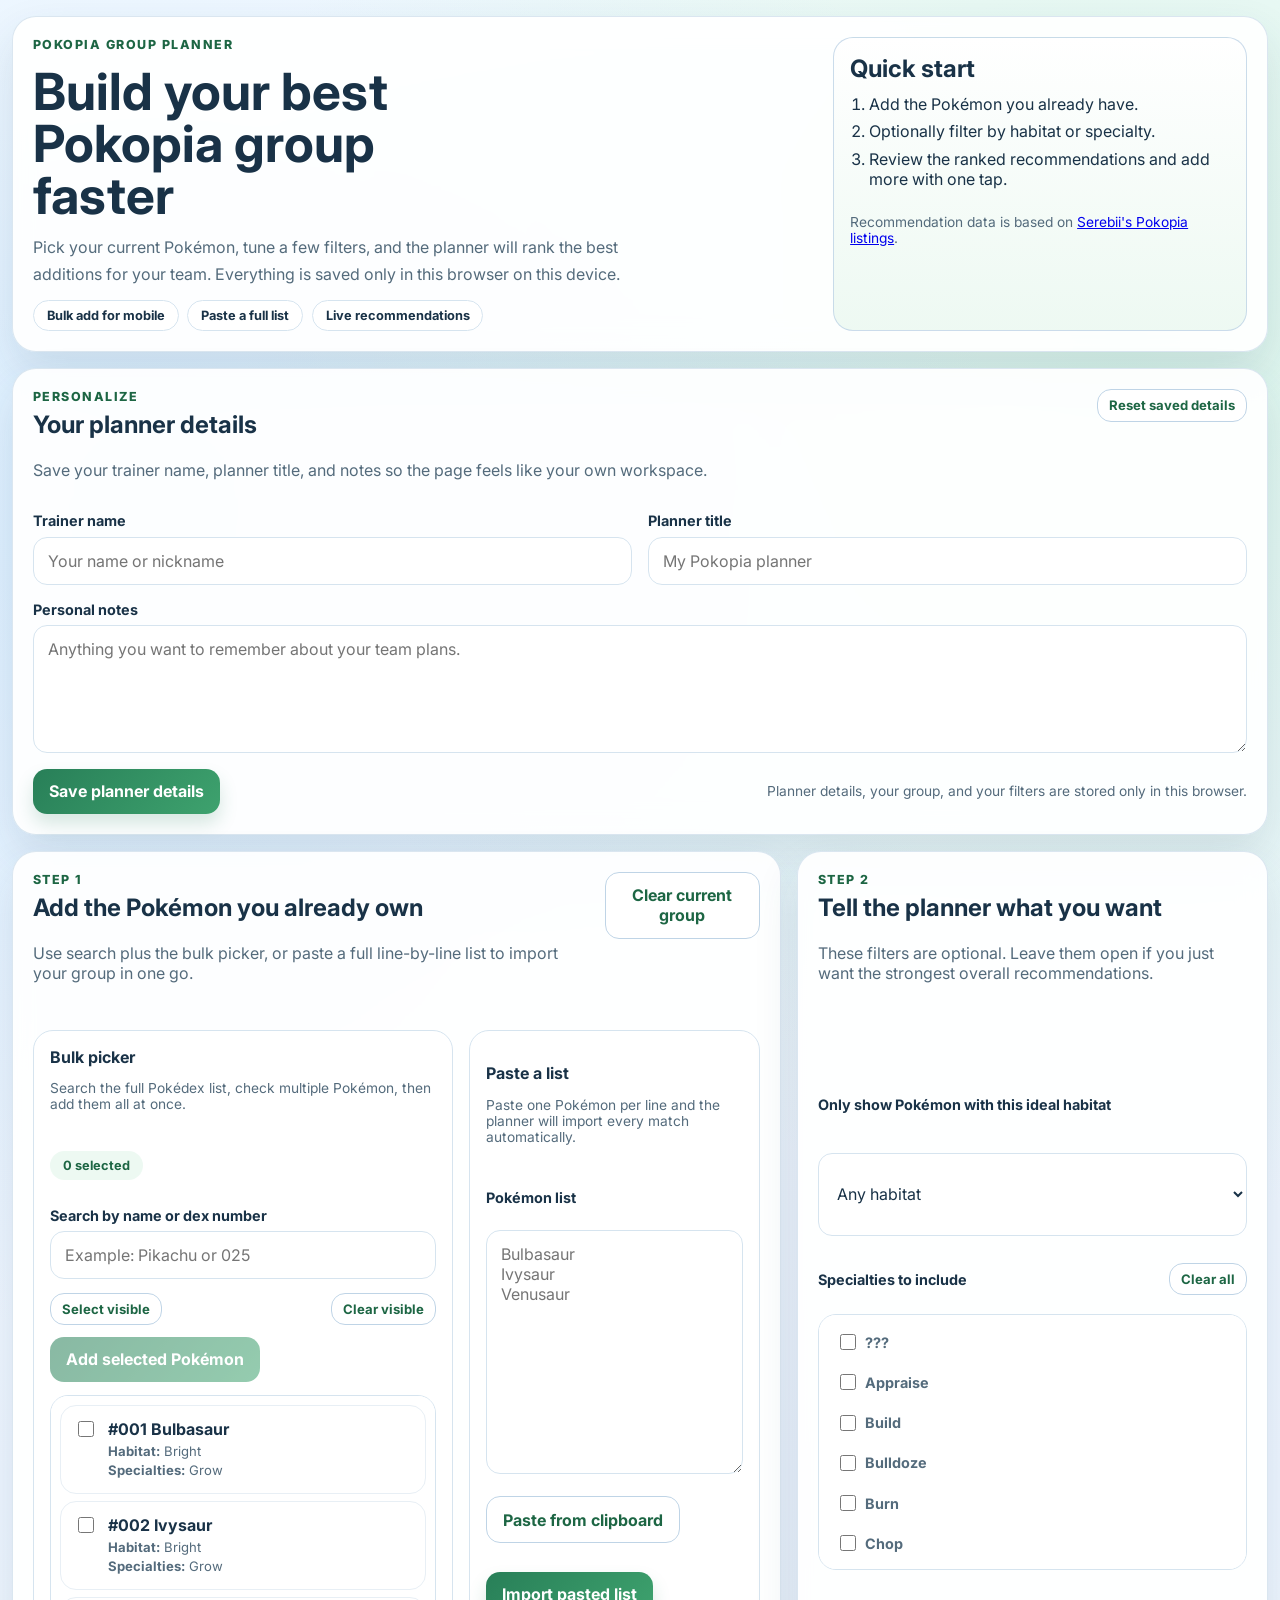
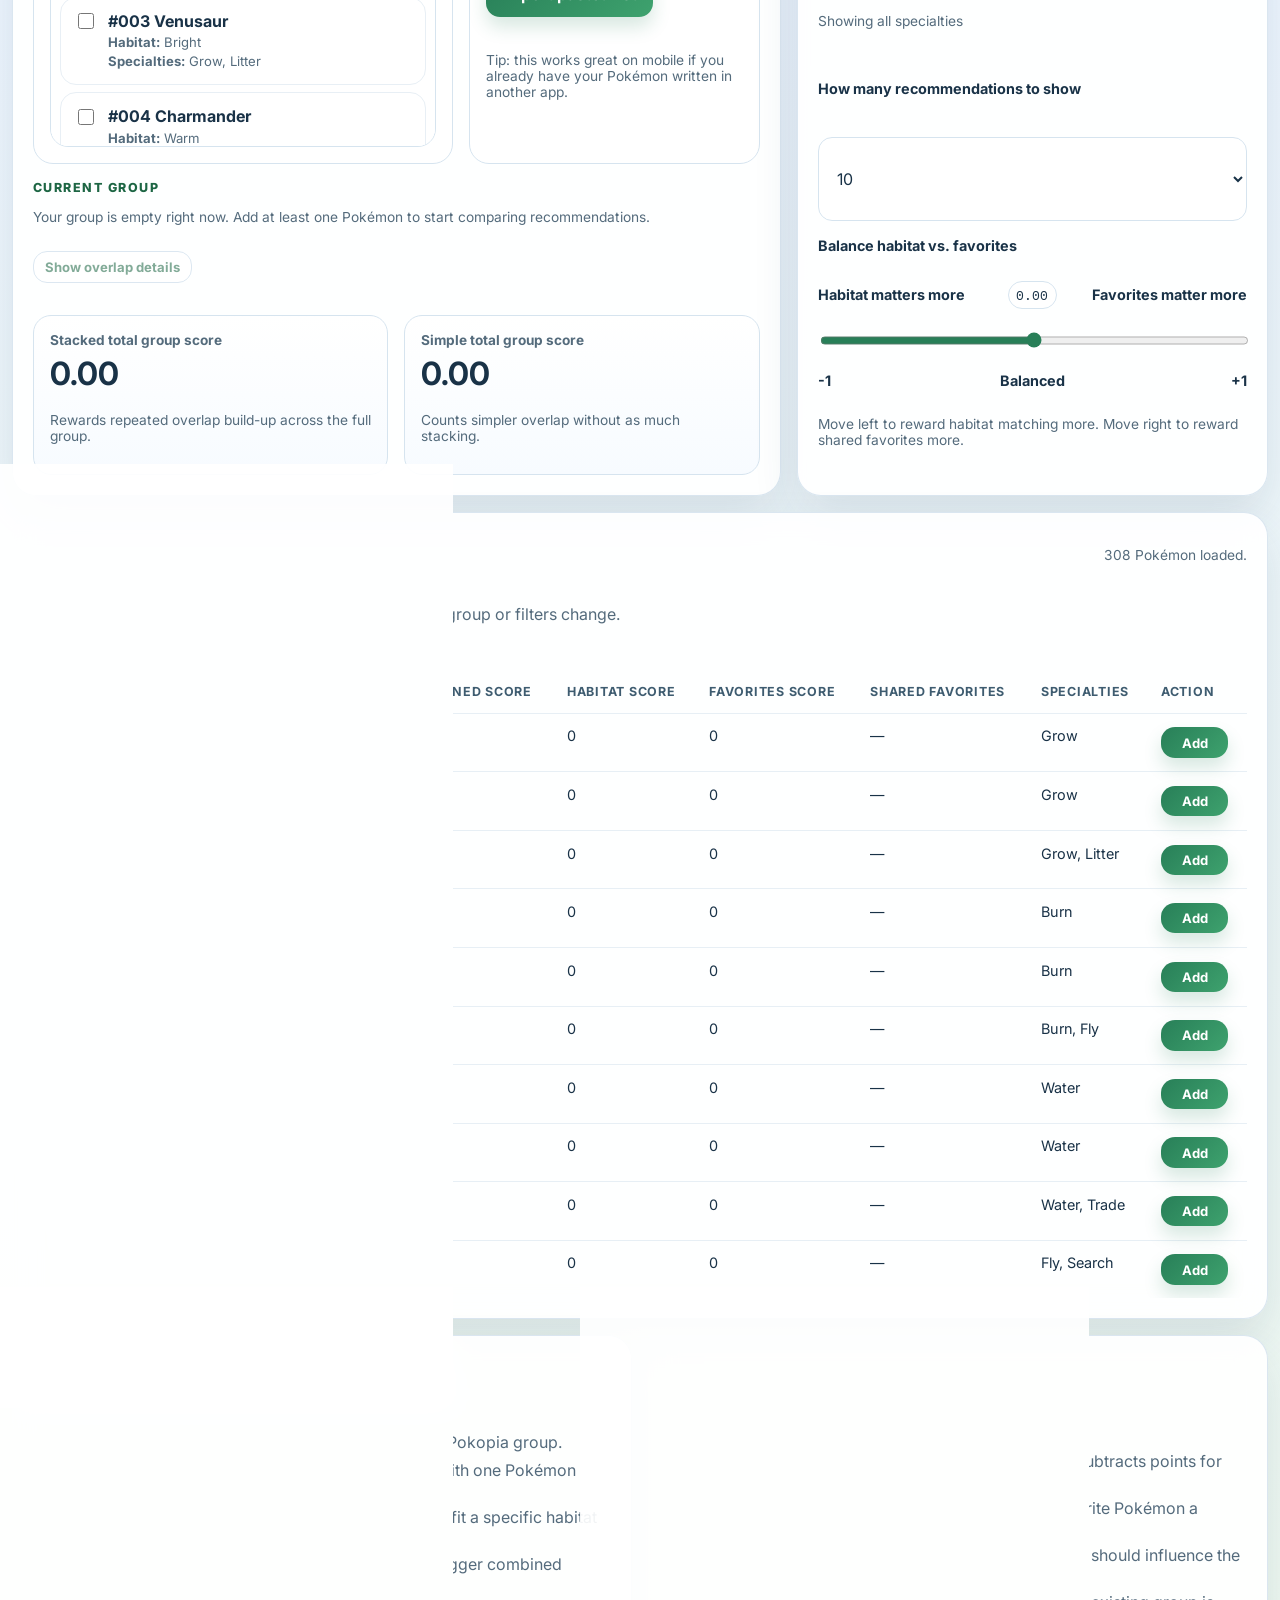
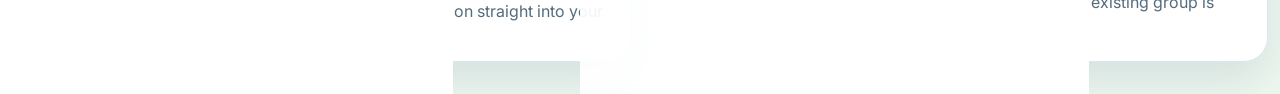
==== index.html @ 9b54db25 "Improve mobile Pokémon importing and planner UI" ====
<!doctype html>
<html lang="en">
  <head>
    <meta charset="UTF-8" />
    <meta name="viewport" content="width=device-width, initial-scale=1.0" />
    <title>Pokopia Group Planner</title>
    <link rel="stylesheet" href="styles.css" />
  </head>
  <body>
    <main class="app-shell">
      <header class="hero panel panel-hero">
        <div class="hero-copy">
          <p class="eyebrow" id="heroEyebrow">Pokopia Group Planner</p>
          <h1 id="heroTitle">Build your best Pokopia group faster</h1>
          <p class="subtitle">
            Pick your current Pokémon, tune a few filters, and the planner will rank the best additions for your team.
            Everything is saved only in this browser on this device.
          </p>
          <div class="hero-badges">
            <span class="badge">Bulk add for mobile</span>
            <span class="badge">Paste a full list</span>
            <span class="badge">Live recommendations</span>
          </div>
        </div>

        <div class="hero-card">
          <h2>Quick start</h2>
          <ol class="hero-steps">
            <li>Add the Pokémon you already have.</li>
            <li>Optionally filter by habitat or specialty.</li>
            <li>Review the ranked recommendations and add more with one tap.</li>
          </ol>
          <p class="hint small">
            Recommendation data is based on <a href="https://www.serebii.net/pokemonpokopia/">Serebii's Pokopia listings</a>.
          </p>
        </div>
      </header>

      <section class="panel personal-setup-panel">
        <div class="section-heading">
          <div>
            <p class="section-kicker">Personalize</p>
            <h2>Your planner details</h2>
            <p class="section-copy">Save your trainer name, planner title, and notes so the page feels like your own workspace.</p>
          </div>
          <button id="resetPersonalization" type="button" class="ghost tiny">Reset saved details</button>
        </div>

        <div class="personal-grid">
          <label class="field" for="trainerName">
            <span>Trainer name</span>
            <input id="trainerName" type="text" placeholder="Your name or nickname" />
          </label>

          <label class="field" for="plannerTitle">
            <span>Planner title</span>
            <input id="plannerTitle" type="text" placeholder="My Pokopia planner" />
          </label>
        </div>

        <label class="field" for="personalNotes">
          <span>Personal notes</span>
          <textarea id="personalNotes" rows="3" placeholder="Anything you want to remember about your team plans."></textarea>
        </label>

        <div class="personal-actions">
          <button id="savePersonalization" type="button">Save planner details</button>
          <p id="personalizationStatus" class="hint tiny-text" aria-live="polite">
            Personal settings are stored only in this browser on this device.
          </p>
        </div>
      </section>

      <section class="workspace-grid">
        <article class="panel builder-panel">
          <div class="section-heading compact">
            <div>
              <p class="section-kicker">Step 1</p>
              <h2>Add the Pokémon you already own</h2>
              <p class="section-copy">
                Use search plus the bulk picker, or paste a full line-by-line list to import your group in one go.
              </p>
            </div>
            <button id="clearGroup" type="button" class="ghost">Clear current group</button>
          </div>

          <div class="builder-layout">
            <section class="builder-card">
              <div class="builder-card-head">
                <div>
                  <h3>Bulk picker</h3>
                  <p class="hint tiny-text">Search the full Pokédex list, check multiple Pokémon, then add them all at once.</p>
                </div>
                <p id="pickerCount" class="pill" aria-live="polite">0 selected</p>
              </div>

              <label class="field" for="pokemonSearch">
                <span>Search by name or dex number</span>
                <input id="pokemonSearch" type="text" placeholder="Example: Pikachu or 025" />
              </label>

              <div class="picker-toolbar">
                <button id="selectVisiblePokemon" type="button" class="ghost tiny">Select visible</button>
                <button id="clearVisibleSelection" type="button" class="ghost tiny">Clear visible</button>
                <button id="addSelectedPokemon" type="button">Add selected Pokémon</button>
              </div>

              <div id="bulkPickerList" class="bulk-picker-list" role="group" aria-label="Filtered Pokémon list"></div>
            </section>

            <section class="builder-card import-card">
              <div class="builder-card-head">
                <div>
                  <h3>Paste a list</h3>
                  <p class="hint tiny-text">Paste one Pokémon per line and the planner will import every match automatically.</p>
                </div>
              </div>

              <label class="field" for="pasteImport">
                <span>Pokémon list</span>
                <textarea id="pasteImport" rows="10" placeholder="Bulbasaur&#10;Ivysaur&#10;Venusaur"></textarea>
              </label>

              <div class="import-actions">
                <button id="readClipboard" type="button" class="ghost">Paste from clipboard</button>
                <button id="importPokemonList" type="button">Import pasted list</button>
              </div>

              <p id="importFeedback" class="hint" aria-live="polite">
                Tip: this works great on mobile if you already have your Pokémon written in another app.
              </p>
            </section>
          </div>

          <div class="group-summary-row">
            <div>
              <p class="section-kicker">Current group</p>
              <p id="groupHint" class="hint" aria-live="polite"></p>
            </div>
            <button id="toggleOverlap" type="button" class="tiny ghost" aria-expanded="false">Show overlap details</button>
          </div>

          <ul id="groupList" class="group-list"></ul>

          <div id="groupOverlapPanel" class="group-overlap hidden">
            <div class="overlap-grid">
              <section>
                <h3>Habitat overlap</h3>
                <p id="habitatOverlapMeta" class="hint tiny-text">No shared habitat in current group.</p>
                <ul id="habitatOverlapList" class="overlap-list"></ul>
              </section>
              <section>
                <h3>Favorites overlap</h3>
                <p id="favoritesOverlapMeta" class="hint tiny-text">No shared favorites in current group.</p>
                <ul id="favoritesOverlapList" class="overlap-list"></ul>
              </section>
            </div>
          </div>

          <div class="score-summary-grid" aria-live="polite">
            <div class="score-summary-card">
              <span class="score-summary-label">Stacked total group score</span>
              <strong id="groupTotalStacked">0.00</strong>
              <p class="hint tiny-text">Rewards repeated overlap build-up across the full group.</p>
            </div>
            <div class="score-summary-card">
              <span class="score-summary-label">Simple total group score</span>
              <strong id="groupTotalSimple">0.00</strong>
              <p class="hint tiny-text">Counts simpler overlap without as much stacking.</p>
            </div>
          </div>
        </article>

        <aside class="panel filters-panel">
          <div class="section-heading compact">
            <div>
              <p class="section-kicker">Step 2</p>
              <h2>Tell the planner what you want</h2>
              <p class="section-copy">These filters are optional. Leave them open if you just want the strongest overall recommendations.</p>
            </div>
          </div>

          <label class="field" for="requiredHabitat">
            <span>Only show Pokémon with this ideal habitat</span>
            <select id="requiredHabitat"></select>
          </label>

          <div class="field">
            <div class="field-head">
              <span>Specialties to include</span>
              <button id="clearSpecialties" class="tiny ghost" type="button">Clear all</button>
            </div>
            <div id="requiredSpecialtiesBox" class="check-grid"></div>
            <p id="specialtiesHint" class="hint tiny-text">Showing all specialties</p>
          </div>

          <label class="field" for="resultCount">
            <span>How many recommendations to show</span>
            <select id="resultCount">
              <option value="5">5</option>
              <option value="10" selected>10</option>
              <option value="15">15</option>
              <option value="20">20</option>
            </select>
          </label>

          <div class="field">
            <span>Balance habitat vs. favorites</span>
            <div class="ratio-head">
              <span>Habitat matters more</span>
              <output id="importanceValue" class="ratio-value">0.00</output>
              <span>Favorites matter more</span>
            </div>
            <input id="importanceRatio" type="range" min="-1" max="1" step="0.01" value="0" />
            <div class="ratio-ticks">
              <span>-1</span>
              <span>Balanced</span>
              <span>+1</span>
            </div>
            <p class="hint small">Move left to reward habitat matching more. Move right to reward shared favorites more.</p>
          </div>
        </aside>
      </section>

      <section class="panel recommendations-panel">
        <div class="section-heading compact">
          <div>
            <p class="section-kicker">Step 3</p>
            <h2>Best Pokémon to add next</h2>
            <p class="section-copy">The table updates automatically whenever your current group or filters change.</p>
          </div>
          <p id="status" class="hint"></p>
        </div>

        <div class="table-wrap">
          <table>
            <thead>
              <tr>
                <th>Rank</th>
                <th>Pokémon</th>
                <th>Ideal Habitat</th>
                <th>Combined Score</th>
                <th>Habitat Score</th>
                <th>Favorites Score</th>
                <th>Shared Favorites</th>
                <th>Specialties</th>
                <th>Action</th>
              </tr>
            </thead>
            <tbody id="resultsBody"></tbody>
          </table>
        </div>
      </section>

      <section class="info-grid">
        <article class="panel info-panel">
          <p class="section-kicker">How to use it</p>
          <h2>A clearer workflow</h2>
          <ol class="notes ordered">
            <li>Start by adding the Pokémon that are already in your Pokopia group.</li>
            <li>On mobile, the fastest option is usually pasting a list with one Pokémon name per line.</li>
            <li>Use the filters only if you want recommendations that fit a specific habitat or specialty.</li>
            <li>Read the recommendation scores from left to right: bigger combined scores are better fits for your current team setup.</li>
            <li>Tap <strong>Add</strong> on any recommendation to move that Pokémon straight into your current group.</li>
          </ol>
        </article>

        <article class="panel info-panel">
          <p class="section-kicker">How scoring works</p>
          <h2>What the numbers mean</h2>
          <ul class="notes">
            <li>Habitat score adds points for matching habitats and subtracts points for habitats that directly conflict.</li>
            <li>Favorites score adds points based on how many favorite Pokémon a candidate shares with your current team.</li>
            <li>The slider lets you decide whether habitat or favorites should influence the ranking more.</li>
            <li>The overlap section helps you quickly see where your existing group is already clustering too heavily.</li>
          </ul>
        </article>
      </section>
    </main>

    <script src="app.js" type="module"></script>
  </body>
</html>
---- styles.css ----
@import url('https://fonts.googleapis.com/css2?family=Inter:wght@400;500;600;700;800&family=IBM+Plex+Mono:wght@400;500&display=swap');

:root {
  --bg: #f3f7ff;
  --bg-accent: #e9f8ef;
  --panel: rgba(255, 255, 255, 0.92);
  --panel-strong: #ffffff;
  --ink: #193247;
  --muted: #546b7c;
  --border: #d6e4ef;
  --border-strong: #bfd4e6;
  --accent: #287f58;
  --accent-strong: #1d6644;
  --accent-soft: #edf9f2;
  --danger: #b54a4a;
  --shadow: 0 20px 45px rgba(31, 62, 92, 0.12);
}

* {
  box-sizing: border-box;
}

html {
  scroll-behavior: smooth;
}

body {
  margin: 0;
  min-height: 100vh;
  font-family: 'Inter', system-ui, sans-serif;
  color: var(--ink);
  background:
    radial-gradient(circle at 12% 15%, rgba(129, 202, 255, 0.24), transparent 28%),
    radial-gradient(circle at 88% 10%, rgba(146, 233, 183, 0.28), transparent 28%),
    linear-gradient(180deg, #f8fbff 0%, #edf5ff 45%, #eef8f0 100%);
}

button,
input,
select,
textarea {
  font: inherit;
  color: inherit;
}

button,
input,
select,
textarea {
  border-radius: 14px;
}

input,
select,
textarea {
  width: 100%;
  border: 1px solid var(--border);
  background: #fff;
  padding: 0.82rem 0.9rem;
  transition: border-color 140ms ease, box-shadow 140ms ease, transform 140ms ease;
}

input:focus,
select:focus,
textarea:focus {
  outline: none;
  border-color: #8ac6a6;
  box-shadow: 0 0 0 4px rgba(64, 163, 109, 0.12);
}

textarea {
  min-height: 8rem;
  resize: vertical;
}

button {
  border: none;
  background: linear-gradient(135deg, var(--accent), #3ea26e);
  color: #fff;
  font-weight: 700;
  padding: 0.78rem 1rem;
  cursor: pointer;
  transition: transform 140ms ease, filter 140ms ease, box-shadow 140ms ease;
  box-shadow: 0 10px 18px rgba(40, 127, 88, 0.18);
}

button:hover {
  transform: translateY(-1px);
  filter: brightness(1.02);
}

button:active {
  transform: translateY(0);
}

button:disabled {
  opacity: 0.55;
  cursor: not-allowed;
  box-shadow: none;
}

button.ghost {
  background: #fff;
  color: var(--accent-strong);
  border: 1px solid var(--border-strong);
  box-shadow: none;
}

button.tiny {
  padding: 0.45rem 0.7rem;
  font-size: 0.82rem;
}

code {
  font-family: 'IBM Plex Mono', monospace;
}

.app-shell {
  width: min(1280px, calc(100vw - 1.5rem));
  margin: 1rem auto 2rem;
  display: grid;
  gap: 1rem;
}

.panel {
  background: var(--panel);
  border: 1px solid rgba(214, 228, 239, 0.9);
  border-radius: 24px;
  padding: 1.25rem;
  box-shadow: var(--shadow);
  backdrop-filter: blur(14px);
}

.panel-hero {
  display: grid;
  grid-template-columns: minmax(0, 1.8fr) minmax(280px, 0.95fr);
  gap: 1rem;
  align-items: stretch;
}

.hero-copy {
  display: grid;
  gap: 0.8rem;
}

.eyebrow,
.section-kicker {
  margin: 0;
  color: var(--accent-strong);
  text-transform: uppercase;
  letter-spacing: 0.12em;
  font-size: 0.78rem;
  font-weight: 800;
}

h1,
h2,
h3 {
  margin: 0;
}

h1 {
  font-size: clamp(2rem, 4vw, 3.6rem);
  line-height: 1.02;
  max-width: 14ch;
}

h2 {
  font-size: clamp(1.15rem, 2vw, 1.5rem);
}

h3 {
  font-size: 1rem;
}

.subtitle,
.section-copy,
.hint,
.notes {
  color: var(--muted);
}

.subtitle {
  margin: 0;
  max-width: 62ch;
  font-size: 1rem;
  line-height: 1.65;
}

.hero-badges {
  display: flex;
  flex-wrap: wrap;
  gap: 0.55rem;
}

.badge,
.pill {
  display: inline-flex;
  align-items: center;
  justify-content: center;
  border-radius: 999px;
  padding: 0.45rem 0.8rem;
  font-size: 0.8rem;
  font-weight: 700;
}

.badge {
  background: rgba(255, 255, 255, 0.88);
  border: 1px solid var(--border);
}

.pill {
  background: var(--accent-soft);
  color: var(--accent-strong);
}

.hero-card {
  background: linear-gradient(180deg, rgba(255,255,255,0.98), rgba(237,249,242,0.98));
  border: 1px solid rgba(191, 212, 230, 0.8);
  border-radius: 20px;
  padding: 1rem;
  display: grid;
  align-content: start;
  gap: 0.7rem;
}

.hero-steps,
.notes {
  margin: 0;
  padding-left: 1.2rem;
}

.hero-steps li + li,
.ordered li + li,
.notes li + li {
  margin-top: 0.45rem;
}

.workspace-grid,
.info-grid {
  display: grid;
  grid-template-columns: minmax(0, 1.55fr) minmax(310px, 0.95fr);
  gap: 1rem;
}

.info-grid {
  grid-template-columns: repeat(2, minmax(0, 1fr));
}

.section-heading {
  display: flex;
  justify-content: space-between;
  align-items: flex-start;
  gap: 1rem;
}

.section-heading.compact {
  margin-bottom: 0.9rem;
}

.section-heading > div {
  display: grid;
  gap: 0.35rem;
}

.builder-panel,
.filters-panel,
.recommendations-panel,
.info-panel,
.personal-setup-panel {
  display: grid;
  gap: 1rem;
}

.personal-grid,
.builder-layout,
.score-summary-grid {
  display: grid;
  gap: 1rem;
}

.personal-grid,
.score-summary-grid {
  grid-template-columns: repeat(2, minmax(0, 1fr));
}

.builder-layout {
  grid-template-columns: minmax(0, 1.3fr) minmax(280px, 0.9fr);
}

.builder-card {
  border: 1px solid var(--border);
  background: rgba(255, 255, 255, 0.88);
  border-radius: 20px;
  padding: 1rem;
  display: grid;
  gap: 0.85rem;
}

.builder-card-head,
.group-summary-row,
.field-head,
.personal-actions,
.import-actions,
.picker-toolbar {
  display: flex;
  gap: 0.75rem;
  align-items: center;
  justify-content: space-between;
  flex-wrap: wrap;
}

.field {
  display: grid;
  gap: 0.45rem;
}

.field span,
.field-head span {
  font-size: 0.9rem;
  font-weight: 700;
}

.bulk-picker-list {
  border: 1px solid var(--border);
  border-radius: 18px;
  background: var(--panel-strong);
  padding: 0.55rem;
  max-height: 22rem;
  overflow: auto;
  display: grid;
  gap: 0.45rem;
}

.bulk-picker-empty {
  padding: 1rem;
  text-align: center;
  color: var(--muted);
}

.picker-item {
  display: grid;
  grid-template-columns: auto minmax(0, 1fr);
  gap: 0.7rem;
  align-items: start;
  padding: 0.8rem;
  border: 1px solid #e8eff5;
  border-radius: 16px;
  background: #fff;
}

.picker-item:hover {
  border-color: #b7d7c5;
  background: #fcfffd;
}

.picker-item input {
  width: 1rem;
  height: 1rem;
  margin-top: 0.15rem;
  accent-color: var(--accent);
}

.picker-item-title {
  font-weight: 700;
}

.picker-item-meta {
  margin-top: 0.18rem;
  color: var(--muted);
  font-size: 0.82rem;
  line-height: 1.45;
}

.group-list,
.overlap-list {
  list-style: none;
  margin: 0;
  padding: 0;
}

.group-list {
  display: grid;
  gap: 0.8rem;
}

.group-item {
  border: 1px solid var(--border);
  border-radius: 18px;
  padding: 1rem;
  background: #fff;
  display: flex;
  justify-content: space-between;
  gap: 1rem;
  align-items: flex-start;
}

.group-info {
  min-width: 0;
  display: grid;
  gap: 0.2rem;
}

.group-title {
  font-size: 1rem;
  font-weight: 800;
}

.group-meta {
  font-size: 0.86rem;
  color: var(--muted);
  line-height: 1.5;
  word-break: break-word;
}

.group-item > button {
  flex-shrink: 0;
}

.group-overlap {
  border: 1px solid var(--border);
  border-radius: 18px;
  padding: 1rem;
  background: rgba(255, 255, 255, 0.85);
}

.overlap-grid {
  display: grid;
  grid-template-columns: repeat(2, minmax(0, 1fr));
  gap: 1rem;
}

.overlap-list {
  display: grid;
  gap: 0.5rem;
  margin-top: 0.55rem;
}

.overlap-item {
  border: 1px solid #e8eff5;
  border-radius: 14px;
  background: #fff;
  padding: 0.7rem 0.8rem;
}

.overlap-count {
  margin-left: 0.4rem;
  font-family: 'IBM Plex Mono', monospace;
  color: var(--accent-strong);
}

.overlap-members,
.overlap-empty {
  margin-top: 0.2rem;
  color: var(--muted);
  font-size: 0.8rem;
}

.score-summary-card {
  border: 1px solid var(--border);
  border-radius: 18px;
  background: linear-gradient(180deg, #fff, #f7fbff);
  padding: 1rem;
  display: grid;
  gap: 0.35rem;
}

.score-summary-label {
  color: var(--muted);
  font-size: 0.85rem;
  font-weight: 700;
}

.score-summary-card strong {
  font-size: clamp(1.4rem, 3vw, 2rem);
}

.check-grid {
  border: 1px solid var(--border);
  border-radius: 18px;
  background: #fff;
  padding: 0.7rem;
  max-height: 16rem;
  overflow: auto;
  display: grid;
  grid-template-columns: 1fr;
  gap: 0.45rem;
}

.check-item {
  display: flex;
  gap: 0.6rem;
  align-items: center;
  padding: 0.5rem 0.6rem;
  border-radius: 12px;
  color: var(--muted);
}

.check-item:hover {
  background: #f5faf7;
}

.check-item input {
  margin: 0;
  width: 1rem;
  height: 1rem;
  accent-color: var(--accent);
}

.ratio-head,
.ratio-ticks {
  display: grid;
  grid-template-columns: 1fr auto 1fr;
  gap: 0.6rem;
  align-items: center;
}

.ratio-head,
.ratio-ticks,
.hint.small,
.hint.tiny-text,
.hint {
  font-size: 0.86rem;
}

.ratio-head span:last-child,
.ratio-ticks span:last-child {
  text-align: right;
}

.ratio-ticks span:nth-child(2) {
  text-align: center;
}

.ratio-value {
  font-family: 'IBM Plex Mono', monospace;
  font-size: 0.84rem;
  padding: 0.25rem 0.45rem;
  border-radius: 999px;
  border: 1px solid var(--border);
  background: #fff;
}

#importanceRatio {
  accent-color: var(--accent);
  padding: 0;
}

.table-wrap {
  overflow-x: auto;
}

table {
  width: 100%;
  border-collapse: collapse;
  min-width: 980px;
}

th,
td {
  padding: 0.85rem 0.7rem;
  border-bottom: 1px solid #e7eff5;
  text-align: left;
  vertical-align: top;
  font-size: 0.9rem;
}

th {
  font-size: 0.78rem;
  color: #3e5c70;
  text-transform: uppercase;
  letter-spacing: 0.06em;
}

tr:last-child td {
  border-bottom: none;
}

.add-from-rec {
  min-width: 4.2rem;
}

.hidden,
.sr-only {
  display: none;
}

.no-margin-top {
  margin-top: 0;
}

@media (max-width: 1040px) {
  .panel-hero,
  .workspace-grid,
  .builder-layout,
  .info-grid,
  .personal-grid,
  .score-summary-grid,
  .overlap-grid {
    grid-template-columns: 1fr;
  }

  h1 {
    max-width: none;
  }
}

@media (max-width: 720px) {
  body {
    font-size: 15px;
  }

  .app-shell {
    width: min(1280px, calc(100vw - 0.75rem));
    margin: 0.4rem auto 1rem;
    gap: 0.75rem;
  }

  .panel {
    padding: 1rem;
    border-radius: 20px;
  }

  .section-heading,
  .builder-card-head,
  .group-summary-row,
  .field-head,
  .personal-actions,
  .import-actions,
  .picker-toolbar {
    align-items: stretch;
  }

  .section-heading > button,
  .import-actions > button,
  .picker-toolbar > button,
  .personal-actions > button,
  #toggleOverlap {
    width: 100%;
  }

  .group-item {
    flex-direction: column;
  }

  .group-item > button {
    width: 100%;
  }

  .table-wrap {
    overflow: visible;
  }

  table,
  thead,
  tbody,
  tr,
  th,
  td {
    display: block;
  }

  table {
    min-width: 0;
  }

  thead {
    display: none;
  }

  tbody {
    display: grid;
    gap: 0.8rem;
  }

  tr {
    border: 1px solid var(--border);
    border-radius: 18px;
    background: #fff;
    box-shadow: 0 12px 24px rgba(31, 62, 92, 0.08);
    overflow: hidden;
  }

  td {
    display: grid;
    grid-template-columns: minmax(0, 8.6rem) minmax(0, 1fr);
    gap: 0.55rem;
    padding: 0.75rem 0.85rem;
    word-break: break-word;
  }

  td::before {
    content: attr(data-label);
    color: #3e5c70;
    font-size: 0.72rem;
    font-weight: 800;
    text-transform: uppercase;
    letter-spacing: 0.06em;
  }

  .add-from-rec {
    width: 100%;
  }
}

@media (max-width: 520px) {
  td {
    grid-template-columns: 1fr;
    gap: 0.2rem;
  }

  .bulk-picker-list {
    max-height: 18rem;
  }
}
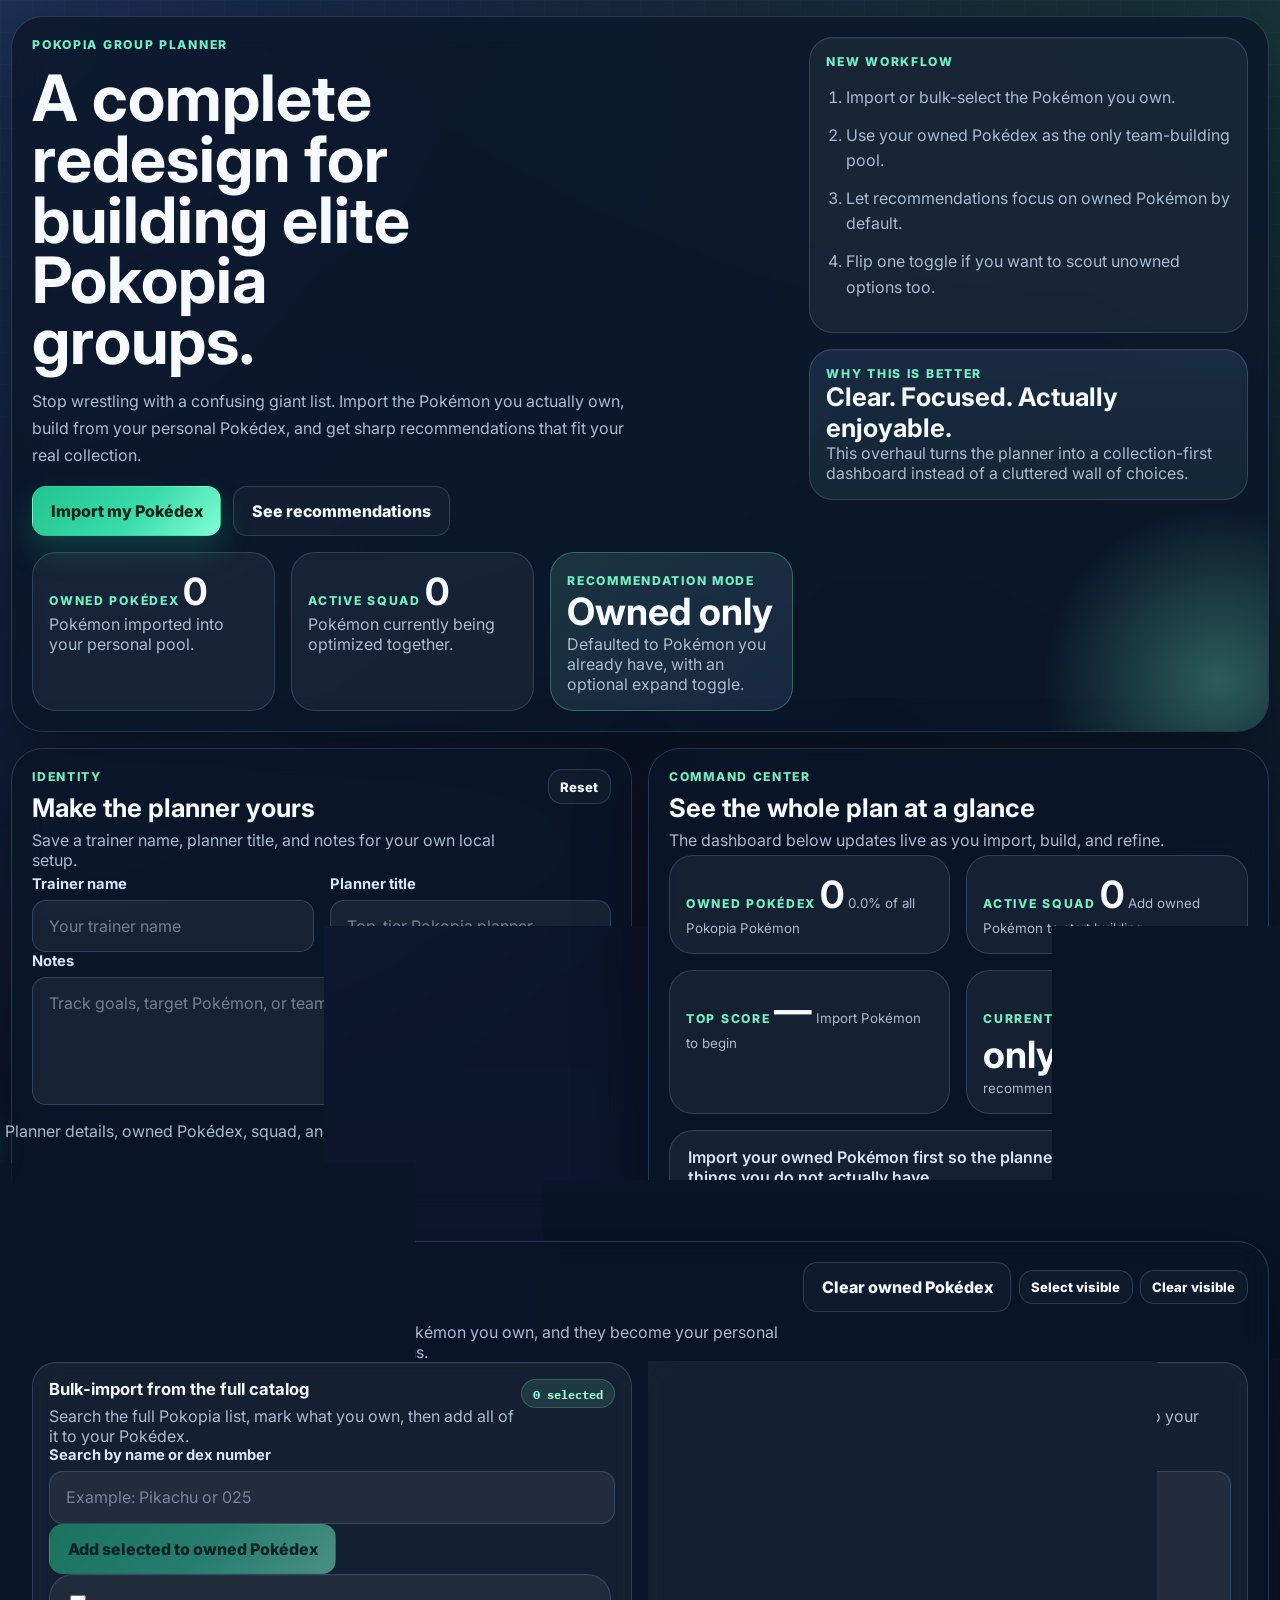
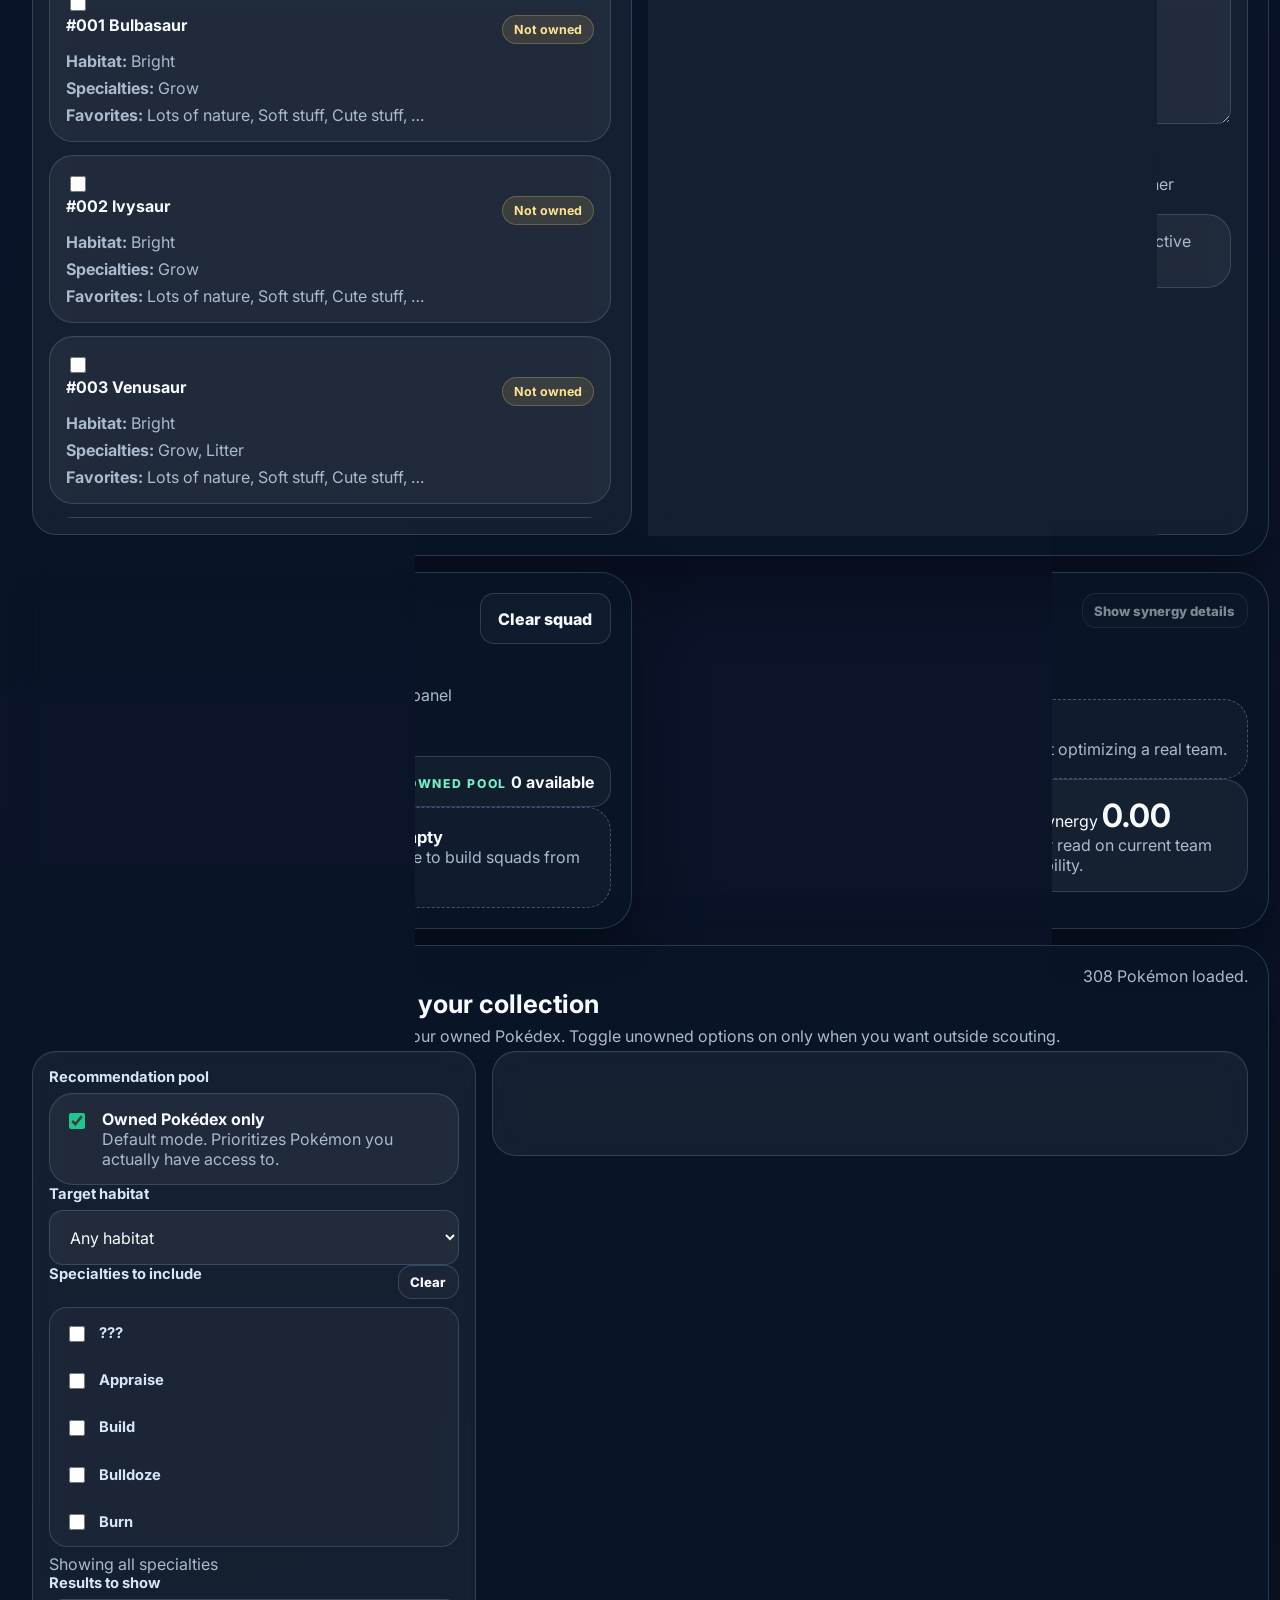
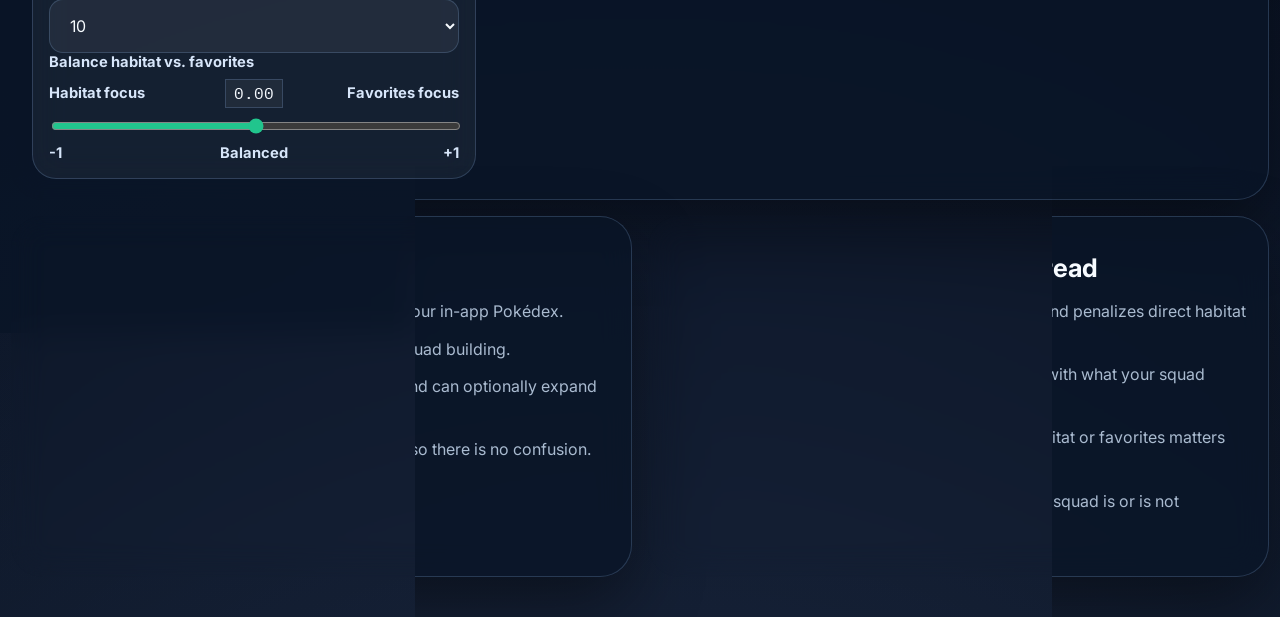
==== commit c5065731: "Overhaul planner UX around owned Pokedex flow" ====
--- a/index.html
+++ b/index.html
@@ -4,275 +4,403 @@
     <meta charset="UTF-8" />
     <meta name="viewport" content="width=device-width, initial-scale=1.0" />
     <title>Pokopia Group Planner</title>
+    <link rel="preconnect" href="https://fonts.googleapis.com" />
+    <link rel="preconnect" href="https://fonts.gstatic.com" crossorigin />
     <link rel="stylesheet" href="styles.css" />
   </head>
   <body>
+    <div class="app-backdrop"></div>
     <main class="app-shell">
-      <header class="hero panel panel-hero">
+      <header class="hero panel">
         <div class="hero-copy">
           <p class="eyebrow" id="heroEyebrow">Pokopia Group Planner</p>
-          <h1 id="heroTitle">Build your best Pokopia group faster</h1>
+          <h1 id="heroTitle">A complete redesign for building elite Pokopia groups.</h1>
           <p class="subtitle">
-            Pick your current Pokémon, tune a few filters, and the planner will rank the best additions for your team.
-            Everything is saved only in this browser on this device.
+            Stop wrestling with a confusing giant list. Import the Pokémon you actually own, build from your personal
+            Pokédex, and get sharp recommendations that fit your real collection.
           </p>
-          <div class="hero-badges">
-            <span class="badge">Bulk add for mobile</span>
-            <span class="badge">Paste a full list</span>
-            <span class="badge">Live recommendations</span>
-          </div>
-        </div>
-
-        <div class="hero-card">
-          <h2>Quick start</h2>
-          <ol class="hero-steps">
-            <li>Add the Pokémon you already have.</li>
-            <li>Optionally filter by habitat or specialty.</li>
-            <li>Review the ranked recommendations and add more with one tap.</li>
-          </ol>
-          <p class="hint small">
-            Recommendation data is based on <a href="https://www.serebii.net/pokemonpokopia/">Serebii's Pokopia listings</a>.
-          </p>
+
+          <div class="hero-actions">
+            <button id="jumpToImport" type="button">Import my Pokédex</button>
+            <button id="jumpToRecommendations" type="button" class="ghost">See recommendations</button>
+          </div>
+
+          <div class="hero-highlights">
+            <article class="highlight-card">
+              <span class="highlight-label">Owned Pokédex</span>
+              <strong id="ownedCountHero">0</strong>
+              <p>Pokémon imported into your personal pool.</p>
+            </article>
+            <article class="highlight-card">
+              <span class="highlight-label">Active squad</span>
+              <strong id="teamCountHero">0</strong>
+              <p>Pokémon currently being optimized together.</p>
+            </article>
+            <article class="highlight-card accent-card">
+              <span class="highlight-label">Recommendation mode</span>
+              <strong id="recommendationModeHero">Owned only</strong>
+              <p>Defaulted to Pokémon you already have, with an optional expand toggle.</p>
+            </article>
+          </div>
+        </div>
+
+        <div class="hero-side">
+          <section class="hero-side-card">
+            <p class="section-kicker">New workflow</p>
+            <ol class="feature-list ordered">
+              <li>Import or bulk-select the Pokémon you own.</li>
+              <li>Use your owned Pokédex as the only team-building pool.</li>
+              <li>Let recommendations focus on owned Pokémon by default.</li>
+              <li>Flip one toggle if you want to scout unowned options too.</li>
+            </ol>
+          </section>
+
+          <section class="hero-side-card callout-card">
+            <p class="section-kicker">Why this is better</p>
+            <h2>Clear. Focused. Actually enjoyable.</h2>
+            <p class="hint">
+              This overhaul turns the planner into a collection-first dashboard instead of a cluttered wall of choices.
+            </p>
+          </section>
         </div>
       </header>
 
-      <section class="panel personal-setup-panel">
+      <section class="top-grid">
+        <article class="panel personal-panel">
+          <div class="section-heading compact">
+            <div>
+              <p class="section-kicker">Identity</p>
+              <h2>Make the planner yours</h2>
+              <p class="section-copy">Save a trainer name, planner title, and notes for your own local setup.</p>
+            </div>
+            <button id="resetPersonalization" type="button" class="ghost tiny">Reset</button>
+          </div>
+
+          <div class="form-grid two-col">
+            <label class="field" for="trainerName">
+              <span>Trainer name</span>
+              <input id="trainerName" type="text" placeholder="Your trainer name" />
+            </label>
+            <label class="field" for="plannerTitle">
+              <span>Planner title</span>
+              <input id="plannerTitle" type="text" placeholder="Top-tier Pokopia planner" />
+            </label>
+          </div>
+
+          <label class="field" for="personalNotes">
+            <span>Notes</span>
+            <textarea id="personalNotes" rows="4" placeholder="Track goals, target Pokémon, or team ideas."></textarea>
+          </label>
+
+          <div class="inline-actions">
+            <button id="savePersonalization" type="button">Save details</button>
+            <p id="personalizationStatus" class="hint tiny-text" aria-live="polite">
+              Stored only in this browser on this device.
+            </p>
+          </div>
+        </article>
+
+        <article class="panel mission-panel">
+          <div class="section-heading compact">
+            <div>
+              <p class="section-kicker">Command center</p>
+              <h2>See the whole plan at a glance</h2>
+              <p class="section-copy">The dashboard below updates live as you import, build, and refine.</p>
+            </div>
+          </div>
+
+          <div class="stat-grid">
+            <div class="stat-card">
+              <span class="stat-label">Owned Pokédex</span>
+              <strong id="ownedCountStat">0</strong>
+              <small id="ownedCoverageStat">0% of all Pokopia Pokémon</small>
+            </div>
+            <div class="stat-card">
+              <span class="stat-label">Active squad</span>
+              <strong id="teamCountStat">0</strong>
+              <small id="teamSummaryStat">Add owned Pokémon to start building</small>
+            </div>
+            <div class="stat-card">
+              <span class="stat-label">Top score</span>
+              <strong id="topRecommendationScore">—</strong>
+              <small id="topRecommendationName">No recommendation yet</small>
+            </div>
+            <div class="stat-card">
+              <span class="stat-label">Current mode</span>
+              <strong id="recommendationModeStat">Owned only</strong>
+              <small id="unownedVisibleStat">Unowned recommendations hidden</small>
+            </div>
+          </div>
+
+          <div class="insight-banner" id="plannerInsight" aria-live="polite">
+            Import your owned Pokémon first so the planner can stop suggesting things you do not actually have.
+          </div>
+        </article>
+      </section>
+
+      <section class="panel import-panel" id="importSection">
         <div class="section-heading">
           <div>
-            <p class="section-kicker">Personalize</p>
-            <h2>Your planner details</h2>
-            <p class="section-copy">Save your trainer name, planner title, and notes so the page feels like your own workspace.</p>
-          </div>
-          <button id="resetPersonalization" type="button" class="ghost tiny">Reset saved details</button>
-        </div>
-
-        <div class="personal-grid">
-          <label class="field" for="trainerName">
-            <span>Trainer name</span>
-            <input id="trainerName" type="text" placeholder="Your name or nickname" />
-          </label>
-
-          <label class="field" for="plannerTitle">
-            <span>Planner title</span>
-            <input id="plannerTitle" type="text" placeholder="My Pokopia planner" />
-          </label>
-        </div>
-
-        <label class="field" for="personalNotes">
-          <span>Personal notes</span>
-          <textarea id="personalNotes" rows="3" placeholder="Anything you want to remember about your team plans."></textarea>
-        </label>
-
-        <div class="personal-actions">
-          <button id="savePersonalization" type="button">Save planner details</button>
-          <p id="personalizationStatus" class="hint tiny-text" aria-live="polite">
-            Personal settings are stored only in this browser on this device.
-          </p>
+            <p class="section-kicker">Step 1</p>
+            <h2>Build your owned Pokédex</h2>
+            <p class="section-copy">
+              This is now the foundation of the app. Import the Pokémon you own, and they become your personal source
+              pool for team creation and recommendations.
+            </p>
+          </div>
+          <div class="toolbar-actions">
+            <button id="clearOwnedDex" type="button" class="ghost">Clear owned Pokédex</button>
+            <button id="selectAllVisibleCatalog" type="button" class="ghost tiny">Select visible</button>
+            <button id="clearVisibleCatalog" type="button" class="ghost tiny">Clear visible</button>
+          </div>
+        </div>
+
+        <div class="import-layout">
+          <section class="glass-card">
+            <div class="card-head">
+              <div>
+                <h3>Bulk-import from the full catalog</h3>
+                <p class="hint tiny-text">Search the full Pokopia list, mark what you own, then add all of it to your Pokédex.</p>
+              </div>
+              <p id="catalogSelectionCount" class="pill">0 selected</p>
+            </div>
+
+            <label class="field" for="catalogSearch">
+              <span>Search by name or dex number</span>
+              <input id="catalogSearch" type="text" placeholder="Example: Pikachu or 025" />
+            </label>
+
+            <button id="addCatalogSelection" type="button">Add selected to owned Pokédex</button>
+            <div id="catalogList" class="catalog-list" role="group" aria-label="Full Pokémon catalog"></div>
+          </section>
+
+          <section class="glass-card">
+            <div class="card-head">
+              <div>
+                <h3>Paste your owned list</h3>
+                <p class="hint tiny-text">One Pokémon per line. Every valid match is automatically added to your owned Pokédex.</p>
+              </div>
+            </div>
+
+            <label class="field" for="pasteImport">
+              <span>Owned Pokémon</span>
+              <textarea id="pasteImport" rows="11" placeholder="Bulbasaur&#10;Pikachu&#10;Lucario"></textarea>
+            </label>
+
+            <div class="inline-actions wrap-start">
+              <button id="readClipboard" type="button" class="ghost">Paste from clipboard</button>
+              <button id="importPokemonList" type="button">Import into owned Pokédex</button>
+            </div>
+
+            <p id="importFeedback" class="hint" aria-live="polite">
+              Imported Pokémon become available everywhere else in the planner automatically.
+            </p>
+
+            <div class="mini-note">
+              <strong>Important:</strong>
+              importing now fills your in-app Pokédex first. Your active squad is built from that owned list afterward.
+            </div>
+          </section>
         </div>
       </section>
 
       <section class="workspace-grid">
-        <article class="panel builder-panel">
+        <article class="panel owned-panel">
           <div class="section-heading compact">
             <div>
-              <p class="section-kicker">Step 1</p>
-              <h2>Add the Pokémon you already own</h2>
-              <p class="section-copy">
-                Use search plus the bulk picker, or paste a full line-by-line list to import your group in one go.
-              </p>
-            </div>
-            <button id="clearGroup" type="button" class="ghost">Clear current group</button>
-          </div>
-
-          <div class="builder-layout">
-            <section class="builder-card">
-              <div class="builder-card-head">
-                <div>
-                  <h3>Bulk picker</h3>
-                  <p class="hint tiny-text">Search the full Pokédex list, check multiple Pokémon, then add them all at once.</p>
-                </div>
-                <p id="pickerCount" class="pill" aria-live="polite">0 selected</p>
-              </div>
-
-              <label class="field" for="pokemonSearch">
-                <span>Search by name or dex number</span>
-                <input id="pokemonSearch" type="text" placeholder="Example: Pikachu or 025" />
-              </label>
-
-              <div class="picker-toolbar">
-                <button id="selectVisiblePokemon" type="button" class="ghost tiny">Select visible</button>
-                <button id="clearVisibleSelection" type="button" class="ghost tiny">Clear visible</button>
-                <button id="addSelectedPokemon" type="button">Add selected Pokémon</button>
-              </div>
-
-              <div id="bulkPickerList" class="bulk-picker-list" role="group" aria-label="Filtered Pokémon list"></div>
-            </section>
-
-            <section class="builder-card import-card">
-              <div class="builder-card-head">
-                <div>
-                  <h3>Paste a list</h3>
-                  <p class="hint tiny-text">Paste one Pokémon per line and the planner will import every match automatically.</p>
-                </div>
-              </div>
-
-              <label class="field" for="pasteImport">
-                <span>Pokémon list</span>
-                <textarea id="pasteImport" rows="10" placeholder="Bulbasaur&#10;Ivysaur&#10;Venusaur"></textarea>
-              </label>
-
-              <div class="import-actions">
-                <button id="readClipboard" type="button" class="ghost">Paste from clipboard</button>
-                <button id="importPokemonList" type="button">Import pasted list</button>
-              </div>
-
-              <p id="importFeedback" class="hint" aria-live="polite">
-                Tip: this works great on mobile if you already have your Pokémon written in another app.
-              </p>
-            </section>
-          </div>
-
-          <div class="group-summary-row">
+              <p class="section-kicker">Step 2</p>
+              <h2>Choose your squad from your owned Pokédex</h2>
+              <p class="section-copy">No more building from a 300+ Pokémon wall. This panel only shows Pokémon you actually own.</p>
+            </div>
+            <div class="toolbar-actions">
+              <button id="clearTeam" type="button" class="ghost">Clear squad</button>
+            </div>
+          </div>
+
+          <div class="owned-toolbar">
+            <label class="field grow" for="ownedSearch">
+              <span>Search your owned Pokédex</span>
+              <input id="ownedSearch" type="text" placeholder="Filter your imported Pokémon" />
+            </label>
+            <div class="segment-info">
+              <span class="segment-label">Owned pool</span>
+              <strong id="ownedSearchSummary">0 available</strong>
+            </div>
+          </div>
+
+          <div id="ownedDexEmpty" class="empty-state hidden">
+            <h3>Your owned Pokédex is empty</h3>
+            <p>Import your Pokémon first, then come back here to build squads from your real collection.</p>
+          </div>
+
+          <div id="ownedDexList" class="owned-dex-list"></div>
+        </article>
+
+        <aside class="panel squad-panel">
+          <div class="section-heading compact">
             <div>
-              <p class="section-kicker">Current group</p>
-              <p id="groupHint" class="hint" aria-live="polite"></p>
-            </div>
-            <button id="toggleOverlap" type="button" class="tiny ghost" aria-expanded="false">Show overlap details</button>
-          </div>
-
-          <ul id="groupList" class="group-list"></ul>
+              <p class="section-kicker">Step 3</p>
+              <h2>Active squad + synergy</h2>
+              <p class="section-copy">Track what is already in the team and where the overlap is strongest.</p>
+            </div>
+            <button id="toggleOverlap" type="button" class="ghost tiny" aria-expanded="false">Show synergy details</button>
+          </div>
+
+          <div id="teamEmpty" class="empty-state">
+            <h3>No squad yet</h3>
+            <p>Add Pokémon from your owned Pokédex to start optimizing a real team.</p>
+          </div>
+
+          <ul id="teamList" class="team-list"></ul>
+
+          <div class="score-summary-grid" aria-live="polite">
+            <div class="score-summary-card">
+              <span class="score-summary-label">Stacked synergy</span>
+              <strong id="groupTotalStacked">0.00</strong>
+              <p class="hint tiny-text">Rewards dense overlap clusters across your current squad.</p>
+            </div>
+            <div class="score-summary-card">
+              <span class="score-summary-label">Simple synergy</span>
+              <strong id="groupTotalSimple">0.00</strong>
+              <p class="hint tiny-text">A simpler read on current team compatibility.</p>
+            </div>
+          </div>
 
           <div id="groupOverlapPanel" class="group-overlap hidden">
             <div class="overlap-grid">
               <section>
                 <h3>Habitat overlap</h3>
-                <p id="habitatOverlapMeta" class="hint tiny-text">No shared habitat in current group.</p>
+                <p id="habitatOverlapMeta" class="hint tiny-text">No shared habitat yet.</p>
                 <ul id="habitatOverlapList" class="overlap-list"></ul>
               </section>
               <section>
                 <h3>Favorites overlap</h3>
-                <p id="favoritesOverlapMeta" class="hint tiny-text">No shared favorites in current group.</p>
+                <p id="favoritesOverlapMeta" class="hint tiny-text">No shared favorites yet.</p>
                 <ul id="favoritesOverlapList" class="overlap-list"></ul>
               </section>
             </div>
           </div>
-
-          <div class="score-summary-grid" aria-live="polite">
-            <div class="score-summary-card">
-              <span class="score-summary-label">Stacked total group score</span>
-              <strong id="groupTotalStacked">0.00</strong>
-              <p class="hint tiny-text">Rewards repeated overlap build-up across the full group.</p>
-            </div>
-            <div class="score-summary-card">
-              <span class="score-summary-label">Simple total group score</span>
-              <strong id="groupTotalSimple">0.00</strong>
-              <p class="hint tiny-text">Counts simpler overlap without as much stacking.</p>
-            </div>
-          </div>
-        </article>
-
-        <aside class="panel filters-panel">
-          <div class="section-heading compact">
-            <div>
-              <p class="section-kicker">Step 2</p>
-              <h2>Tell the planner what you want</h2>
-              <p class="section-copy">These filters are optional. Leave them open if you just want the strongest overall recommendations.</p>
-            </div>
-          </div>
-
-          <label class="field" for="requiredHabitat">
-            <span>Only show Pokémon with this ideal habitat</span>
-            <select id="requiredHabitat"></select>
-          </label>
-
-          <div class="field">
-            <div class="field-head">
-              <span>Specialties to include</span>
-              <button id="clearSpecialties" class="tiny ghost" type="button">Clear all</button>
-            </div>
-            <div id="requiredSpecialtiesBox" class="check-grid"></div>
-            <p id="specialtiesHint" class="hint tiny-text">Showing all specialties</p>
-          </div>
-
-          <label class="field" for="resultCount">
-            <span>How many recommendations to show</span>
-            <select id="resultCount">
-              <option value="5">5</option>
-              <option value="10" selected>10</option>
-              <option value="15">15</option>
-              <option value="20">20</option>
-            </select>
-          </label>
-
-          <div class="field">
-            <span>Balance habitat vs. favorites</span>
-            <div class="ratio-head">
-              <span>Habitat matters more</span>
-              <output id="importanceValue" class="ratio-value">0.00</output>
-              <span>Favorites matter more</span>
-            </div>
-            <input id="importanceRatio" type="range" min="-1" max="1" step="0.01" value="0" />
-            <div class="ratio-ticks">
-              <span>-1</span>
-              <span>Balanced</span>
-              <span>+1</span>
-            </div>
-            <p class="hint small">Move left to reward habitat matching more. Move right to reward shared favorites more.</p>
-          </div>
         </aside>
       </section>
 
-      <section class="panel recommendations-panel">
+      <section class="panel recommendations-panel" id="recommendationsSection">
         <div class="section-heading compact">
           <div>
-            <p class="section-kicker">Step 3</p>
-            <h2>Best Pokémon to add next</h2>
-            <p class="section-copy">The table updates automatically whenever your current group or filters change.</p>
+            <p class="section-kicker">Step 4</p>
+            <h2>Recommendations that respect your collection</h2>
+            <p class="section-copy">
+              By default, suggestions are limited to Pokémon in your owned Pokédex. Toggle unowned options on only when
+              you want outside scouting.
+            </p>
           </div>
           <p id="status" class="hint"></p>
         </div>
 
-        <div class="table-wrap">
-          <table>
-            <thead>
-              <tr>
-                <th>Rank</th>
-                <th>Pokémon</th>
-                <th>Ideal Habitat</th>
-                <th>Combined Score</th>
-                <th>Habitat Score</th>
-                <th>Favorites Score</th>
-                <th>Shared Favorites</th>
-                <th>Specialties</th>
-                <th>Action</th>
-              </tr>
-            </thead>
-            <tbody id="resultsBody"></tbody>
-          </table>
+        <div class="recommendation-layout">
+          <aside class="recommendation-controls glass-card">
+            <div class="control-block">
+              <div class="field-head tight">
+                <span>Recommendation pool</span>
+              </div>
+              <label class="toggle-card" for="ownedOnlyToggle">
+                <input id="ownedOnlyToggle" type="checkbox" checked />
+                <div>
+                  <strong>Owned Pokédex only</strong>
+                  <p>Default mode. Prioritizes Pokémon you actually have access to.</p>
+                </div>
+              </label>
+            </div>
+
+            <label class="field" for="requiredHabitat">
+              <span>Target habitat</span>
+              <select id="requiredHabitat"></select>
+            </label>
+
+            <div class="field">
+              <div class="field-head">
+                <span>Specialties to include</span>
+                <button id="clearSpecialties" class="tiny ghost" type="button">Clear</button>
+              </div>
+              <div id="requiredSpecialtiesBox" class="check-grid"></div>
+              <p id="specialtiesHint" class="hint tiny-text">Showing all specialties</p>
+            </div>
+
+            <label class="field" for="resultCount">
+              <span>Results to show</span>
+              <select id="resultCount">
+                <option value="6">6</option>
+                <option value="10" selected>10</option>
+                <option value="15">15</option>
+                <option value="20">20</option>
+              </select>
+            </label>
+
+            <div class="field">
+              <span>Balance habitat vs. favorites</span>
+              <div class="ratio-head">
+                <span>Habitat focus</span>
+                <output id="importanceValue" class="ratio-value">0.00</output>
+                <span>Favorites focus</span>
+              </div>
+              <input id="importanceRatio" type="range" min="-1" max="1" step="0.01" value="0" />
+              <div class="ratio-ticks">
+                <span>-1</span>
+                <span>Balanced</span>
+                <span>+1</span>
+              </div>
+            </div>
+          </aside>
+
+          <div class="results-column">
+            <div id="topRecommendationSpotlight" class="spotlight-card hidden">
+              <span class="spotlight-kicker">Best next fit</span>
+              <h3 id="spotlightName">—</h3>
+              <p id="spotlightSummary" class="hint">Build a squad to generate a live recommendation spotlight.</p>
+            </div>
+
+            <div class="table-wrap card-surface">
+              <table>
+                <thead>
+                  <tr>
+                    <th>Rank</th>
+                    <th>Pokémon</th>
+                    <th>Ownership</th>
+                    <th>Habitat</th>
+                    <th>Combined</th>
+                    <th>Habitat</th>
+                    <th>Favorites</th>
+                    <th>Shared favorites</th>
+                    <th>Specialties</th>
+                    <th>Action</th>
+                  </tr>
+                </thead>
+                <tbody id="resultsBody"></tbody>
+              </table>
+            </div>
+          </div>
         </div>
       </section>
 
-      <section class="info-grid">
+      <section class="bottom-grid">
         <article class="panel info-panel">
-          <p class="section-kicker">How to use it</p>
-          <h2>A clearer workflow</h2>
-          <ol class="notes ordered">
-            <li>Start by adding the Pokémon that are already in your Pokopia group.</li>
-            <li>On mobile, the fastest option is usually pasting a list with one Pokémon name per line.</li>
-            <li>Use the filters only if you want recommendations that fit a specific habitat or specialty.</li>
-            <li>Read the recommendation scores from left to right: bigger combined scores are better fits for your current team setup.</li>
-            <li>Tap <strong>Add</strong> on any recommendation to move that Pokémon straight into your current group.</li>
-          </ol>
+          <p class="section-kicker">How this works now</p>
+          <h2>Owned-first planning, finally</h2>
+          <ul class="feature-list">
+            <li>Imported Pokémon are automatically added to your in-app Pokédex.</li>
+            <li>Your owned Pokédex is the default source for squad building.</li>
+            <li>Recommendations default to owned Pokémon and can optionally expand to unowned ones.</li>
+            <li>Unowned recommendations are clearly marked so there is no confusion.</li>
+          </ul>
         </article>
 
         <article class="panel info-panel">
-          <p class="section-kicker">How scoring works</p>
-          <h2>What the numbers mean</h2>
-          <ul class="notes">
-            <li>Habitat score adds points for matching habitats and subtracts points for habitats that directly conflict.</li>
-            <li>Favorites score adds points based on how many favorite Pokémon a candidate shares with your current team.</li>
-            <li>The slider lets you decide whether habitat or favorites should influence the ranking more.</li>
-            <li>The overlap section helps you quickly see where your existing group is already clustering too heavily.</li>
+          <p class="section-kicker">Scoring model</p>
+          <h2>Still transparent, now easier to read</h2>
+          <ul class="feature-list">
+            <li>Habitat overlap boosts matching environments and penalizes direct habitat conflicts.</li>
+            <li>Favorites overlap rewards candidates that align with what your squad already likes.</li>
+            <li>The weighting slider lets you decide whether habitat or favorites matters more.</li>
+            <li>Synergy cards and overlap panels show why the squad is or is not coherent.</li>
           </ul>
         </article>
       </section>
--- a/styles.css
+++ b/styles.css
@@ -1,19 +1,29 @@
-@import url('https://fonts.googleapis.com/css2?family=Inter:wght@400;500;600;700;800&family=IBM+Plex+Mono:wght@400;500&display=swap');
+@import url('https://fonts.googleapis.com/css2?family=Inter:wght@400;500;600;700;800;900&family=IBM+Plex+Mono:wght@400;500;600&display=swap');
 
 :root {
-  --bg: #f3f7ff;
-  --bg-accent: #e9f8ef;
-  --panel: rgba(255, 255, 255, 0.92);
-  --panel-strong: #ffffff;
-  --ink: #193247;
-  --muted: #546b7c;
-  --border: #d6e4ef;
-  --border-strong: #bfd4e6;
-  --accent: #287f58;
-  --accent-strong: #1d6644;
-  --accent-soft: #edf9f2;
-  --danger: #b54a4a;
-  --shadow: 0 20px 45px rgba(31, 62, 92, 0.12);
+  --bg: #07111f;
+  --bg-soft: #101b30;
+  --bg-glow: #1b3256;
+  --panel: rgba(10, 21, 39, 0.78);
+  --panel-strong: rgba(13, 27, 48, 0.96);
+  --card: rgba(255, 255, 255, 0.06);
+  --card-strong: rgba(255, 255, 255, 0.1);
+  --border: rgba(157, 199, 255, 0.2);
+  --border-strong: rgba(157, 199, 255, 0.34);
+  --ink: #f7fbff;
+  --muted: #aabbd0;
+  --muted-strong: #d7e6fa;
+  --accent: #72f0c3;
+  --accent-strong: #21c58d;
+  --accent-soft: rgba(114, 240, 195, 0.14);
+  --secondary: #88a8ff;
+  --danger: #ff7c88;
+  --warning: #ffd76a;
+  --shadow: 0 28px 70px rgba(0, 0, 0, 0.42);
+  --radius-xl: 32px;
+  --radius-lg: 24px;
+  --radius-md: 18px;
+  --radius-sm: 14px;
 }
 
 * {
@@ -30,9 +40,21 @@
   font-family: 'Inter', system-ui, sans-serif;
   color: var(--ink);
   background:
-    radial-gradient(circle at 12% 15%, rgba(129, 202, 255, 0.24), transparent 28%),
-    radial-gradient(circle at 88% 10%, rgba(146, 233, 183, 0.28), transparent 28%),
-    linear-gradient(180deg, #f8fbff 0%, #edf5ff 45%, #eef8f0 100%);
+    radial-gradient(circle at top left, rgba(96, 145, 255, 0.24), transparent 28%),
+    radial-gradient(circle at top right, rgba(114, 240, 195, 0.16), transparent 25%),
+    radial-gradient(circle at 50% 120%, rgba(136, 168, 255, 0.18), transparent 35%),
+    linear-gradient(180deg, #07111f 0%, #0d1630 38%, #08111f 100%);
+}
+
+body::before {
+  content: '';
+  position: fixed;
+  inset: 0;
+  pointer-events: none;
+  background-image: linear-gradient(rgba(255, 255, 255, 0.025) 1px, transparent 1px),
+    linear-gradient(90deg, rgba(255, 255, 255, 0.02) 1px, transparent 1px);
+  background-size: 32px 32px;
+  mask-image: linear-gradient(180deg, rgba(0, 0, 0, 0.9), transparent 90%);
 }
 
 button,
@@ -47,7 +69,7 @@
 input,
 select,
 textarea {
-  border-radius: 14px;
+  border-radius: var(--radius-sm);
 }
 
 input,
@@ -55,17 +77,24 @@
 textarea {
   width: 100%;
   border: 1px solid var(--border);
-  background: #fff;
-  padding: 0.82rem 0.9rem;
-  transition: border-color 140ms ease, box-shadow 140ms ease, transform 140ms ease;
+  background: rgba(255, 255, 255, 0.06);
+  color: var(--ink);
+  padding: 0.95rem 1rem;
+  transition: border-color 160ms ease, box-shadow 160ms ease, transform 160ms ease, background 160ms ease;
+}
+
+input::placeholder,
+textarea::placeholder {
+  color: rgba(215, 230, 250, 0.48);
 }
 
 input:focus,
 select:focus,
 textarea:focus {
   outline: none;
-  border-color: #8ac6a6;
-  box-shadow: 0 0 0 4px rgba(64, 163, 109, 0.12);
+  border-color: rgba(114, 240, 195, 0.72);
+  box-shadow: 0 0 0 4px rgba(114, 240, 195, 0.14);
+  background: rgba(255, 255, 255, 0.08);
 }
 
 textarea {
@@ -74,19 +103,19 @@
 }
 
 button {
-  border: none;
-  background: linear-gradient(135deg, var(--accent), #3ea26e);
-  color: #fff;
-  font-weight: 700;
-  padding: 0.78rem 1rem;
+  border: 1px solid transparent;
+  background: linear-gradient(135deg, var(--accent-strong), #39dbab 55%, #81ffd3 100%);
+  color: #042417;
+  font-weight: 800;
+  padding: 0.9rem 1.1rem;
   cursor: pointer;
-  transition: transform 140ms ease, filter 140ms ease, box-shadow 140ms ease;
-  box-shadow: 0 10px 18px rgba(40, 127, 88, 0.18);
+  box-shadow: 0 16px 30px rgba(33, 197, 141, 0.22);
+  transition: transform 160ms ease, box-shadow 160ms ease, filter 160ms ease;
 }
 
 button:hover {
   transform: translateY(-1px);
-  filter: brightness(1.02);
+  box-shadow: 0 18px 34px rgba(33, 197, 141, 0.28);
 }
 
 button:active {
@@ -94,433 +123,523 @@
 }
 
 button:disabled {
-  opacity: 0.55;
+  opacity: 0.5;
   cursor: not-allowed;
   box-shadow: none;
 }
 
 button.ghost {
-  background: #fff;
-  color: var(--accent-strong);
-  border: 1px solid var(--border-strong);
+  background: rgba(255, 255, 255, 0.03);
+  color: var(--ink);
+  border-color: var(--border);
   box-shadow: none;
 }
 
 button.tiny {
-  padding: 0.45rem 0.7rem;
+  padding: 0.52rem 0.72rem;
   font-size: 0.82rem;
 }
 
-code {
+code,
+.ratio-value,
+.overlap-count,
+.chip,
+.pill {
   font-family: 'IBM Plex Mono', monospace;
 }
 
+h1,
+h2,
+h3,
+p {
+  margin: 0;
+}
+
 .app-shell {
-  width: min(1280px, calc(100vw - 1.5rem));
-  margin: 1rem auto 2rem;
+  position: relative;
+  z-index: 1;
+  width: min(1440px, calc(100vw - 1.4rem));
+  margin: 0 auto;
+  padding: 1rem 0 2.5rem;
   display: grid;
   gap: 1rem;
+}
+
+.panel,
+.glass-card,
+.card-surface {
+  backdrop-filter: blur(16px);
 }
 
 .panel {
   background: var(--panel);
-  border: 1px solid rgba(214, 228, 239, 0.9);
-  border-radius: 24px;
+  border: 1px solid var(--border);
+  border-radius: var(--radius-xl);
   padding: 1.25rem;
   box-shadow: var(--shadow);
-  backdrop-filter: blur(14px);
-}
-
-.panel-hero {
+}
+
+.hero {
   display: grid;
-  grid-template-columns: minmax(0, 1.8fr) minmax(280px, 0.95fr);
+  grid-template-columns: minmax(0, 1.65fr) minmax(320px, 0.95fr);
   gap: 1rem;
   align-items: stretch;
+  overflow: hidden;
+}
+
+.hero::after {
+  content: '';
+  position: absolute;
+  inset: auto -140px -140px auto;
+  width: 380px;
+  height: 380px;
+  border-radius: 50%;
+  background: radial-gradient(circle, rgba(114, 240, 195, 0.32), transparent 65%);
+  pointer-events: none;
+}
+
+.hero,
+.import-panel,
+.recommendations-panel,
+.owned-panel,
+.squad-panel,
+.personal-panel,
+.mission-panel,
+.info-panel {
+  position: relative;
+}
+
+.hero-copy,
+.hero-side,
+.hero-highlights,
+.top-grid,
+.stat-grid,
+.import-layout,
+.workspace-grid,
+.bottom-grid,
+.recommendation-layout,
+.score-summary-grid,
+.overlap-grid,
+.form-grid,
+.inline-actions,
+.toolbar-actions,
+.owned-toolbar,
+.card-head,
+.section-heading,
+.feature-list,
+.team-list,
+.owned-dex-list {
+  display: grid;
 }
 
 .hero-copy {
-  display: grid;
-  gap: 0.8rem;
+  gap: 1rem;
+  align-content: start;
 }
 
 .eyebrow,
-.section-kicker {
-  margin: 0;
-  color: var(--accent-strong);
+.section-kicker,
+.highlight-label,
+.spotlight-kicker,
+.stat-label,
+.segment-label {
   text-transform: uppercase;
-  letter-spacing: 0.12em;
-  font-size: 0.78rem;
+  letter-spacing: 0.14em;
+  font-size: 0.76rem;
   font-weight: 800;
-}
-
-h1,
-h2,
+  color: var(--accent);
+}
+
+h1 {
+  font-size: clamp(2.4rem, 5vw, 4.8rem);
+  line-height: 0.95;
+  max-width: 11ch;
+}
+
+h2 {
+  font-size: clamp(1.15rem, 2vw, 1.65rem);
+}
+
 h3 {
-  margin: 0;
-}
-
-h1 {
-  font-size: clamp(2rem, 4vw, 3.6rem);
-  line-height: 1.02;
-  max-width: 14ch;
-}
-
-h2 {
-  font-size: clamp(1.15rem, 2vw, 1.5rem);
-}
-
-h3 {
-  font-size: 1rem;
+  font-size: 1.04rem;
 }
 
 .subtitle,
 .section-copy,
 .hint,
-.notes {
+.feature-list,
+.mini-note,
+.stat-card small,
+.highlight-card p,
+.owned-card-favorites,
+.team-item p,
+.catalog-item-body p,
+.toggle-card p,
+.empty-state p,
+.empty-inline,
+.table-empty {
   color: var(--muted);
 }
 
 .subtitle {
-  margin: 0;
-  max-width: 62ch;
+  max-width: 60ch;
+  line-height: 1.7;
   font-size: 1rem;
-  line-height: 1.65;
-}
-
-.hero-badges {
+}
+
+.hero-actions {
   display: flex;
   flex-wrap: wrap;
-  gap: 0.55rem;
-}
-
-.badge,
-.pill {
+  gap: 0.75rem;
+}
+
+.hero-highlights,
+.stat-grid,
+.bottom-grid,
+.top-grid,
+.score-summary-grid,
+.overlap-grid,
+.form-grid.two-col,
+.import-layout,
+.workspace-grid,
+.recommendation-layout {
+  gap: 1rem;
+}
+
+.hero-highlights {
+  grid-template-columns: repeat(3, minmax(0, 1fr));
+}
+
+.highlight-card,
+.stat-card,
+.hero-side-card,
+.glass-card,
+.score-summary-card,
+.group-overlap,
+.spotlight-card,
+.card-surface,
+.owned-card,
+.team-item,
+.catalog-item,
+.toggle-card,
+.mini-note,
+.insight-banner {
+  background: rgba(255, 255, 255, 0.05);
+  border: 1px solid var(--border);
+  border-radius: var(--radius-lg);
+}
+
+.highlight-card,
+.stat-card,
+.hero-side-card,
+.glass-card,
+.score-summary-card,
+.group-overlap,
+.spotlight-card,
+.owned-card,
+.team-item,
+.mini-note,
+.insight-banner {
+  padding: 1rem;
+}
+
+.highlight-card strong,
+.stat-card strong {
+  font-size: clamp(1.55rem, 3vw, 2.35rem);
+}
+
+.accent-card {
+  background: linear-gradient(135deg, rgba(114, 240, 195, 0.14), rgba(136, 168, 255, 0.12));
+  border-color: rgba(114, 240, 195, 0.3);
+}
+
+.hero-side {
+  gap: 1rem;
+  align-content: start;
+}
+
+.hero-side-card,
+.glass-card,
+.spotlight-card,
+.card-surface,
+.owned-card,
+.team-item,
+.catalog-item,
+.toggle-card,
+.insight-banner {
+  box-shadow: inset 0 1px 0 rgba(255, 255, 255, 0.03);
+}
+
+.callout-card {
+  background: linear-gradient(180deg, rgba(136, 168, 255, 0.12), rgba(114, 240, 195, 0.08));
+}
+
+.top-grid,
+.bottom-grid {
+  grid-template-columns: repeat(2, minmax(0, 1fr));
+}
+
+.stat-grid {
+  grid-template-columns: repeat(2, minmax(0, 1fr));
+}
+
+.insight-banner {
+  margin-top: 1rem;
+  padding: 1rem 1.1rem;
+  color: var(--muted-strong);
+  font-weight: 600;
+}
+
+.section-heading {
+  grid-template-columns: minmax(0, 1fr) auto;
+  gap: 1rem;
+  align-items: start;
+}
+
+.section-heading.compact {
+  margin-bottom: 0.3rem;
+}
+
+.section-heading > div,
+.field,
+.card-head > div,
+.team-item-main,
+.owned-card,
+.owned-card-head,
+.owned-card-actions,
+.catalog-item-body,
+.control-block,
+.results-column {
+  display: grid;
+  gap: 0.45rem;
+}
+
+.toolbar-actions,
+.inline-actions {
+  grid-auto-flow: column;
+  grid-auto-columns: max-content;
+  align-items: center;
+  justify-content: end;
+  gap: 0.65rem;
+}
+
+.inline-actions.wrap-start {
+  justify-content: start;
+}
+
+.form-grid.two-col,
+.import-layout,
+.workspace-grid {
+  grid-template-columns: repeat(2, minmax(0, 1fr));
+}
+
+.field span,
+.field-head span {
+  font-weight: 700;
+  color: var(--muted-strong);
+  font-size: 0.92rem;
+}
+
+.owned-toolbar {
+  grid-template-columns: minmax(0, 1fr) auto;
+  align-items: end;
+  gap: 1rem;
+}
+
+.grow {
+  min-width: 0;
+}
+
+.segment-info {
+  min-width: 160px;
+  padding: 0.9rem 1rem;
+  border: 1px solid var(--border);
+  border-radius: var(--radius-md);
+  background: rgba(255, 255, 255, 0.04);
+}
+
+.card-head {
+  grid-template-columns: minmax(0, 1fr) auto;
+  align-items: start;
+}
+
+.catalog-list,
+.owned-dex-list,
+.team-list,
+.overlap-list,
+.check-grid {
+  list-style: none;
+  margin: 0;
+  padding: 0;
+}
+
+.catalog-list,
+.owned-dex-list,
+.team-list,
+.overlap-list {
+  display: grid;
+  gap: 0.8rem;
+}
+
+.catalog-list {
+  max-height: 34rem;
+  overflow: auto;
+  padding-right: 0.25rem;
+}
+
+.catalog-item {
+  grid-template-columns: auto minmax(0, 1fr);
+  gap: 0.85rem;
+  align-items: start;
+  padding: 1rem;
+}
+
+.catalog-item input,
+.check-item input,
+.toggle-card input {
+  width: 1rem;
+  height: 1rem;
+  accent-color: var(--accent-strong);
+  margin-top: 0.25rem;
+}
+
+.catalog-title-row,
+.owned-card-head,
+.team-item-top,
+.overlap-top,
+.field-head,
+.field-head.tight {
+  display: flex;
+  justify-content: space-between;
+  align-items: start;
+  gap: 0.6rem;
+}
+
+.catalog-title-row strong,
+.owned-card-name {
+  font-size: 1rem;
+}
+
+.ownership-badge,
+.pill,
+.chip {
   display: inline-flex;
   align-items: center;
   justify-content: center;
   border-radius: 999px;
-  padding: 0.45rem 0.8rem;
-  font-size: 0.8rem;
+  padding: 0.36rem 0.7rem;
+  font-size: 0.78rem;
   font-weight: 700;
 }
 
-.badge {
-  background: rgba(255, 255, 255, 0.88);
-  border: 1px solid var(--border);
-}
-
+.ownership-badge.owned,
 .pill {
-  background: var(--accent-soft);
-  color: var(--accent-strong);
-}
-
-.hero-card {
-  background: linear-gradient(180deg, rgba(255,255,255,0.98), rgba(237,249,242,0.98));
-  border: 1px solid rgba(191, 212, 230, 0.8);
-  border-radius: 20px;
+  background: rgba(114, 240, 195, 0.12);
+  color: #9effda;
+  border: 1px solid rgba(114, 240, 195, 0.22);
+}
+
+.ownership-badge.unowned {
+  background: rgba(255, 215, 106, 0.12);
+  color: #ffe394;
+  border: 1px solid rgba(255, 215, 106, 0.24);
+}
+
+.chip {
+  color: var(--secondary);
+  border: 1px solid rgba(136, 168, 255, 0.3);
+  background: rgba(136, 168, 255, 0.1);
+}
+
+.empty-state,
+.empty-inline,
+.table-empty {
+  text-align: center;
+}
+
+.empty-state {
+  padding: 1.2rem;
+  border: 1px dashed var(--border-strong);
+  border-radius: var(--radius-lg);
+  background: rgba(255, 255, 255, 0.03);
+}
+
+.empty-inline {
   padding: 1rem;
-  display: grid;
-  align-content: start;
-  gap: 0.7rem;
-}
-
-.hero-steps,
-.notes {
-  margin: 0;
-  padding-left: 1.2rem;
-}
-
-.hero-steps li + li,
-.ordered li + li,
-.notes li + li {
-  margin-top: 0.45rem;
-}
-
-.workspace-grid,
-.info-grid {
-  display: grid;
-  grid-template-columns: minmax(0, 1.55fr) minmax(310px, 0.95fr);
-  gap: 1rem;
-}
-
-.info-grid {
+  border: 1px dashed var(--border);
+  border-radius: var(--radius-md);
+}
+
+.owned-card-actions {
   grid-template-columns: repeat(2, minmax(0, 1fr));
 }
 
-.section-heading {
+.team-item {
   display: flex;
   justify-content: space-between;
-  align-items: flex-start;
-  gap: 1rem;
-}
-
-.section-heading.compact {
-  margin-bottom: 0.9rem;
-}
-
-.section-heading > div {
+  gap: 1rem;
+  align-items: start;
+}
+
+.score-summary-grid,
+.overlap-grid {
+  grid-template-columns: repeat(2, minmax(0, 1fr));
+}
+
+.score-summary-card strong {
+  font-size: clamp(1.5rem, 3vw, 2rem);
+}
+
+.group-overlap {
+  margin-top: 0.5rem;
+}
+
+.recommendation-layout {
+  grid-template-columns: minmax(300px, 0.88fr) minmax(0, 1.5fr);
+  align-items: start;
+}
+
+.recommendation-controls {
+  gap: 1rem;
+}
+
+.toggle-card {
+  display: grid;
+  grid-template-columns: auto minmax(0, 1fr);
+  gap: 0.85rem;
+  padding: 0.95rem;
+  align-items: start;
+}
+
+.check-grid {
+  max-height: 15rem;
+  overflow: auto;
+  padding: 0.3rem;
   display: grid;
   gap: 0.35rem;
-}
-
-.builder-panel,
-.filters-panel,
-.recommendations-panel,
-.info-panel,
-.personal-setup-panel {
-  display: grid;
-  gap: 1rem;
-}
-
-.personal-grid,
-.builder-layout,
-.score-summary-grid {
-  display: grid;
-  gap: 1rem;
-}
-
-.personal-grid,
-.score-summary-grid {
-  grid-template-columns: repeat(2, minmax(0, 1fr));
-}
-
-.builder-layout {
-  grid-template-columns: minmax(0, 1.3fr) minmax(280px, 0.9fr);
-}
-
-.builder-card {
+  background: rgba(255, 255, 255, 0.03);
   border: 1px solid var(--border);
-  background: rgba(255, 255, 255, 0.88);
-  border-radius: 20px;
-  padding: 1rem;
-  display: grid;
-  gap: 0.85rem;
-}
-
-.builder-card-head,
-.group-summary-row,
-.field-head,
-.personal-actions,
-.import-actions,
-.picker-toolbar {
-  display: flex;
-  gap: 0.75rem;
-  align-items: center;
-  justify-content: space-between;
-  flex-wrap: wrap;
-}
-
-.field {
-  display: grid;
-  gap: 0.45rem;
-}
-
-.field span,
-.field-head span {
-  font-size: 0.9rem;
-  font-weight: 700;
-}
-
-.bulk-picker-list {
-  border: 1px solid var(--border);
-  border-radius: 18px;
-  background: var(--panel-strong);
-  padding: 0.55rem;
-  max-height: 22rem;
-  overflow: auto;
-  display: grid;
-  gap: 0.45rem;
-}
-
-.bulk-picker-empty {
-  padding: 1rem;
-  text-align: center;
-  color: var(--muted);
-}
-
-.picker-item {
-  display: grid;
-  grid-template-columns: auto minmax(0, 1fr);
-  gap: 0.7rem;
-  align-items: start;
-  padding: 0.8rem;
-  border: 1px solid #e8eff5;
-  border-radius: 16px;
-  background: #fff;
-}
-
-.picker-item:hover {
-  border-color: #b7d7c5;
-  background: #fcfffd;
-}
-
-.picker-item input {
-  width: 1rem;
-  height: 1rem;
-  margin-top: 0.15rem;
-  accent-color: var(--accent);
-}
-
-.picker-item-title {
-  font-weight: 700;
-}
-
-.picker-item-meta {
-  margin-top: 0.18rem;
-  color: var(--muted);
-  font-size: 0.82rem;
-  line-height: 1.45;
-}
-
-.group-list,
-.overlap-list {
-  list-style: none;
-  margin: 0;
-  padding: 0;
-}
-
-.group-list {
-  display: grid;
-  gap: 0.8rem;
-}
-
-.group-item {
-  border: 1px solid var(--border);
-  border-radius: 18px;
-  padding: 1rem;
-  background: #fff;
-  display: flex;
-  justify-content: space-between;
-  gap: 1rem;
-  align-items: flex-start;
-}
-
-.group-info {
-  min-width: 0;
-  display: grid;
-  gap: 0.2rem;
-}
-
-.group-title {
-  font-size: 1rem;
-  font-weight: 800;
-}
-
-.group-meta {
-  font-size: 0.86rem;
-  color: var(--muted);
-  line-height: 1.5;
-  word-break: break-word;
-}
-
-.group-item > button {
-  flex-shrink: 0;
-}
-
-.group-overlap {
-  border: 1px solid var(--border);
-  border-radius: 18px;
-  padding: 1rem;
-  background: rgba(255, 255, 255, 0.85);
-}
-
-.overlap-grid {
-  display: grid;
-  grid-template-columns: repeat(2, minmax(0, 1fr));
-  gap: 1rem;
-}
-
-.overlap-list {
-  display: grid;
-  gap: 0.5rem;
-  margin-top: 0.55rem;
-}
-
-.overlap-item {
-  border: 1px solid #e8eff5;
-  border-radius: 14px;
-  background: #fff;
-  padding: 0.7rem 0.8rem;
-}
-
-.overlap-count {
-  margin-left: 0.4rem;
-  font-family: 'IBM Plex Mono', monospace;
-  color: var(--accent-strong);
-}
-
-.overlap-members,
-.overlap-empty {
-  margin-top: 0.2rem;
-  color: var(--muted);
-  font-size: 0.8rem;
-}
-
-.score-summary-card {
-  border: 1px solid var(--border);
-  border-radius: 18px;
-  background: linear-gradient(180deg, #fff, #f7fbff);
-  padding: 1rem;
-  display: grid;
-  gap: 0.35rem;
-}
-
-.score-summary-label {
-  color: var(--muted);
-  font-size: 0.85rem;
-  font-weight: 700;
-}
-
-.score-summary-card strong {
-  font-size: clamp(1.4rem, 3vw, 2rem);
-}
-
-.check-grid {
-  border: 1px solid var(--border);
-  border-radius: 18px;
-  background: #fff;
-  padding: 0.7rem;
-  max-height: 16rem;
-  overflow: auto;
-  display: grid;
-  grid-template-columns: 1fr;
-  gap: 0.45rem;
+  border-radius: var(--radius-md);
 }
 
 .check-item {
   display: flex;
-  gap: 0.6rem;
+  gap: 0.65rem;
   align-items: center;
-  padding: 0.5rem 0.6rem;
+  padding: 0.58rem 0.65rem;
   border-radius: 12px;
-  color: var(--muted);
 }
 
 .check-item:hover {
-  background: #f5faf7;
-}
-
-.check-item input {
-  margin: 0;
-  width: 1rem;
-  height: 1rem;
-  accent-color: var(--accent);
+  background: rgba(255, 255, 255, 0.04);
 }
 
 .ratio-head,
 .ratio-ticks {
   display: grid;
   grid-template-columns: 1fr auto 1fr;
-  gap: 0.6rem;
   align-items: center;
-}
-
-.ratio-head,
-.ratio-ticks,
-.hint.small,
-.hint.tiny-text,
-.hint {
-  font-size: 0.86rem;
+  gap: 0.5rem;
 }
 
 .ratio-head span:last-child,
@@ -533,70 +652,85 @@
 }
 
 .ratio-value {
-  font-family: 'IBM Plex Mono', monospace;
-  font-size: 0.84rem;
-  padding: 0.25rem 0.45rem;
-  border-radius: 999px;
+  padding: 0.22rem 0.5rem;
   border: 1px solid var(--border);
-  background: #fff;
+  background: rgba(255, 255, 255, 0.05);
+  color: var(--ink);
 }
 
 #importanceRatio {
-  accent-color: var(--accent);
   padding: 0;
+  accent-color: var(--accent-strong);
+}
+
+.spotlight-card {
+  background: linear-gradient(135deg, rgba(114, 240, 195, 0.12), rgba(136, 168, 255, 0.12));
 }
 
 .table-wrap {
   overflow-x: auto;
+}
+
+.card-surface {
+  padding: 0.35rem;
 }
 
 table {
   width: 100%;
   border-collapse: collapse;
-  min-width: 980px;
+  min-width: 1080px;
 }
 
 th,
 td {
-  padding: 0.85rem 0.7rem;
-  border-bottom: 1px solid #e7eff5;
+  padding: 0.92rem 0.78rem;
+  border-bottom: 1px solid rgba(157, 199, 255, 0.12);
   text-align: left;
   vertical-align: top;
   font-size: 0.9rem;
 }
 
 th {
-  font-size: 0.78rem;
-  color: #3e5c70;
+  color: var(--muted-strong);
+  font-size: 0.76rem;
+  letter-spacing: 0.08em;
   text-transform: uppercase;
-  letter-spacing: 0.06em;
 }
 
 tr:last-child td {
   border-bottom: none;
 }
 
-.add-from-rec {
-  min-width: 4.2rem;
-}
-
-.hidden,
-.sr-only {
-  display: none;
-}
-
-.no-margin-top {
-  margin-top: 0;
-}
-
-@media (max-width: 1040px) {
-  .panel-hero,
+tr:hover td {
+  background: rgba(255, 255, 255, 0.025);
+}
+
+.feature-list {
+  gap: 0.75rem;
+  padding-left: 1.25rem;
+  line-height: 1.6;
+}
+
+.ordered {
+  padding-left: 1.2rem;
+}
+
+.hidden {
+  display: none !important;
+}
+
+@media (max-width: 1180px) {
+  .hero,
+  .recommendation-layout,
   .workspace-grid,
-  .builder-layout,
-  .info-grid,
-  .personal-grid,
+  .import-layout,
+  .top-grid,
+  .bottom-grid,
+  .hero-highlights,
+  .stat-grid,
   .score-summary-grid,
-  .overlap-grid {
+  .overlap-grid,
+  .form-grid.two-col {
     grid-template-columns: 1fr;
   }
 
@@ -605,111 +739,46 @@
   }
 }
 
-@media (max-width: 720px) {
+@media (max-width: 780px) {
   body {
     font-size: 15px;
   }
 
   .app-shell {
-    width: min(1280px, calc(100vw - 0.75rem));
-    margin: 0.4rem auto 1rem;
+    width: min(1440px, calc(100vw - 0.75rem));
+    padding-top: 0.4rem;
     gap: 0.75rem;
   }
 
   .panel {
     padding: 1rem;
-    border-radius: 20px;
-  }
-
-  .section-heading,
-  .builder-card-head,
-  .group-summary-row,
-  .field-head,
-  .personal-actions,
-  .import-actions,
-  .picker-toolbar {
-    align-items: stretch;
-  }
-
-  .section-heading > button,
-  .import-actions > button,
-  .picker-toolbar > button,
-  .personal-actions > button,
-  #toggleOverlap {
-    width: 100%;
-  }
-
-  .group-item {
-    flex-direction: column;
-  }
-
-  .group-item > button {
-    width: 100%;
-  }
-
-  .table-wrap {
-    overflow: visible;
-  }
-
-  table,
-  thead,
-  tbody,
-  tr,
-  th,
-  td {
-    display: block;
+    border-radius: 24px;
+  }
+
+  .toolbar-actions,
+  .inline-actions,
+  .hero-actions,
+  .owned-card-actions {
+    grid-auto-flow: row;
+    grid-auto-columns: 1fr;
+    justify-content: stretch;
+  }
+
+  .section-heading {
+    grid-template-columns: 1fr;
+  }
+
+  .owned-toolbar,
+  .card-head,
+  .team-item,
+  .catalog-title-row,
+  .owned-card-head,
+  .team-item-top,
+  .field-head {
+    display: grid;
   }
 
   table {
-    min-width: 0;
-  }
-
-  thead {
-    display: none;
-  }
-
-  tbody {
-    display: grid;
-    gap: 0.8rem;
-  }
-
-  tr {
-    border: 1px solid var(--border);
-    border-radius: 18px;
-    background: #fff;
-    box-shadow: 0 12px 24px rgba(31, 62, 92, 0.08);
-    overflow: hidden;
-  }
-
-  td {
-    display: grid;
-    grid-template-columns: minmax(0, 8.6rem) minmax(0, 1fr);
-    gap: 0.55rem;
-    padding: 0.75rem 0.85rem;
-    word-break: break-word;
-  }
-
-  td::before {
-    content: attr(data-label);
-    color: #3e5c70;
-    font-size: 0.72rem;
-    font-weight: 800;
-    text-transform: uppercase;
-    letter-spacing: 0.06em;
-  }
-
-  .add-from-rec {
-    width: 100%;
-  }
-}
-
-@media (max-width: 520px) {
-  td {
-    grid-template-columns: 1fr;
-    gap: 0.2rem;
-  }
-
-  .bulk-picker-list {
-    max-height: 18rem;
-  }
-}
+    min-width: 860px;
+  }
+}
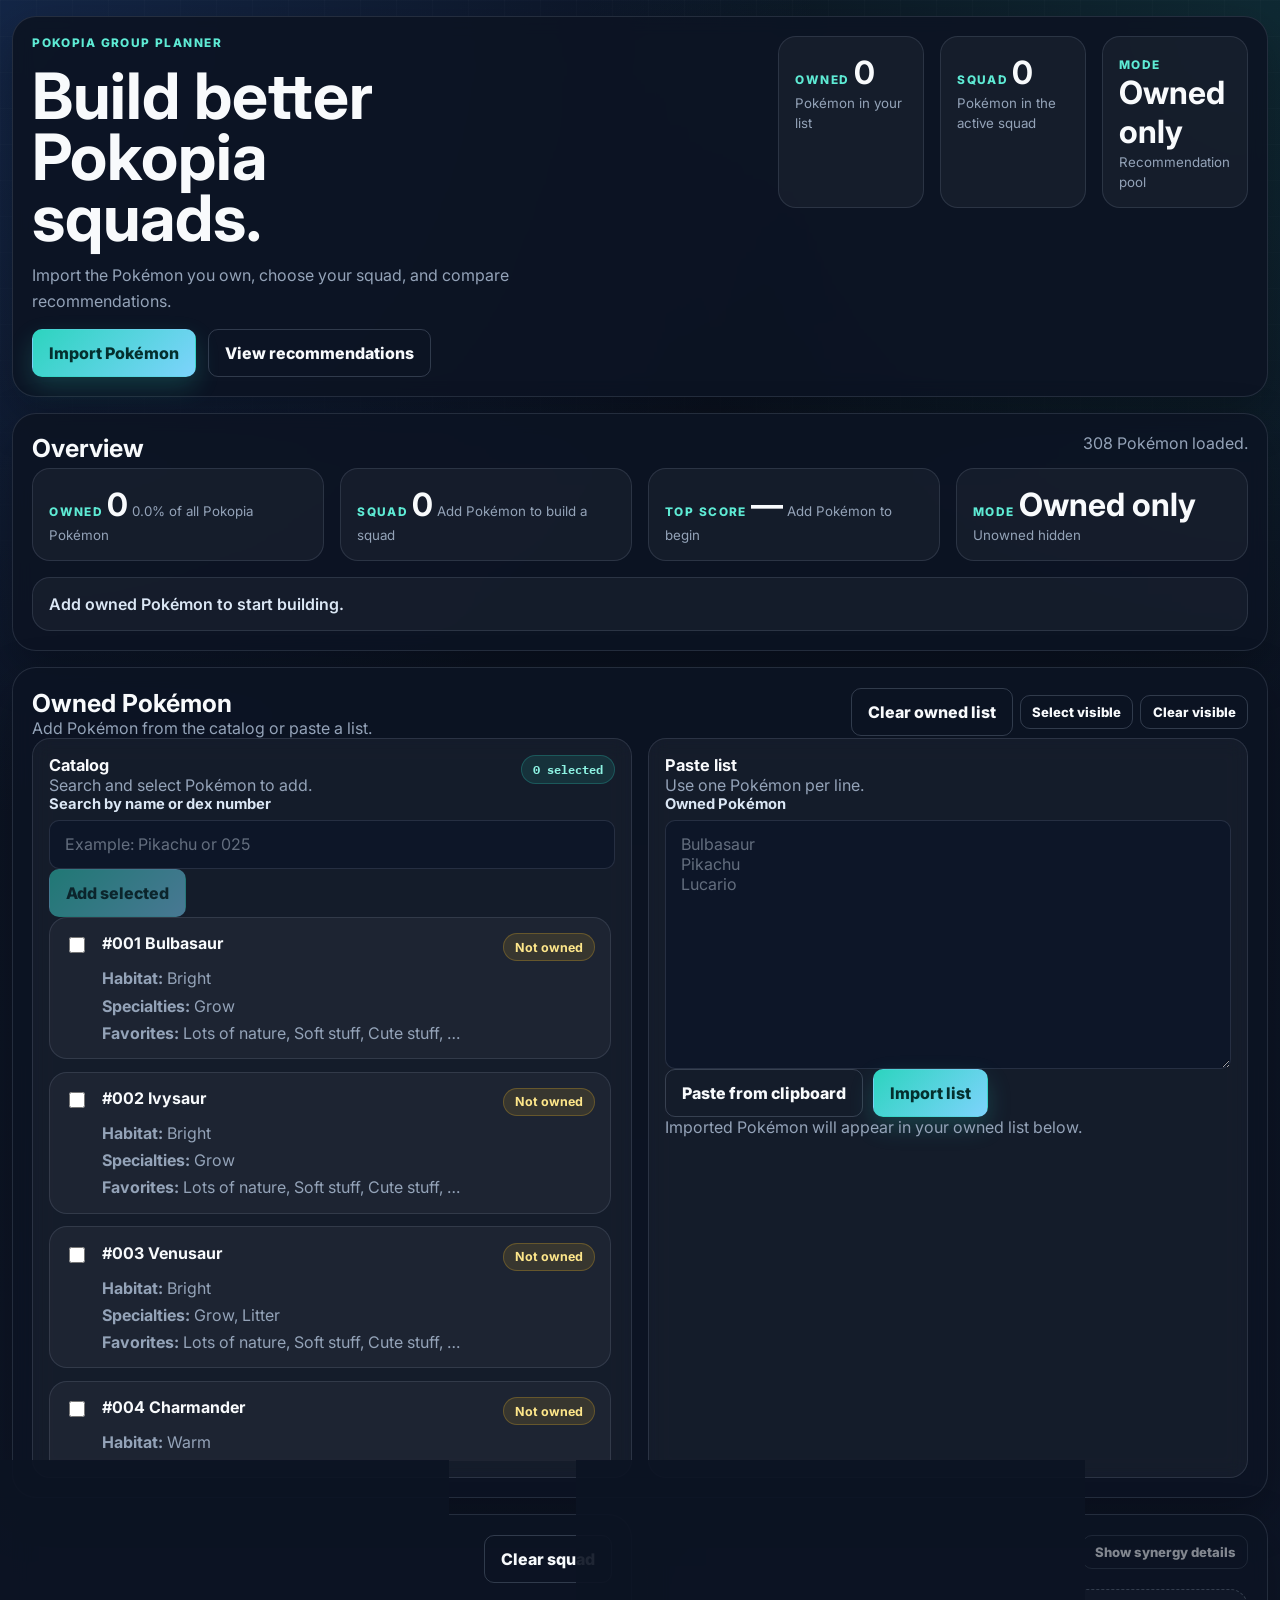
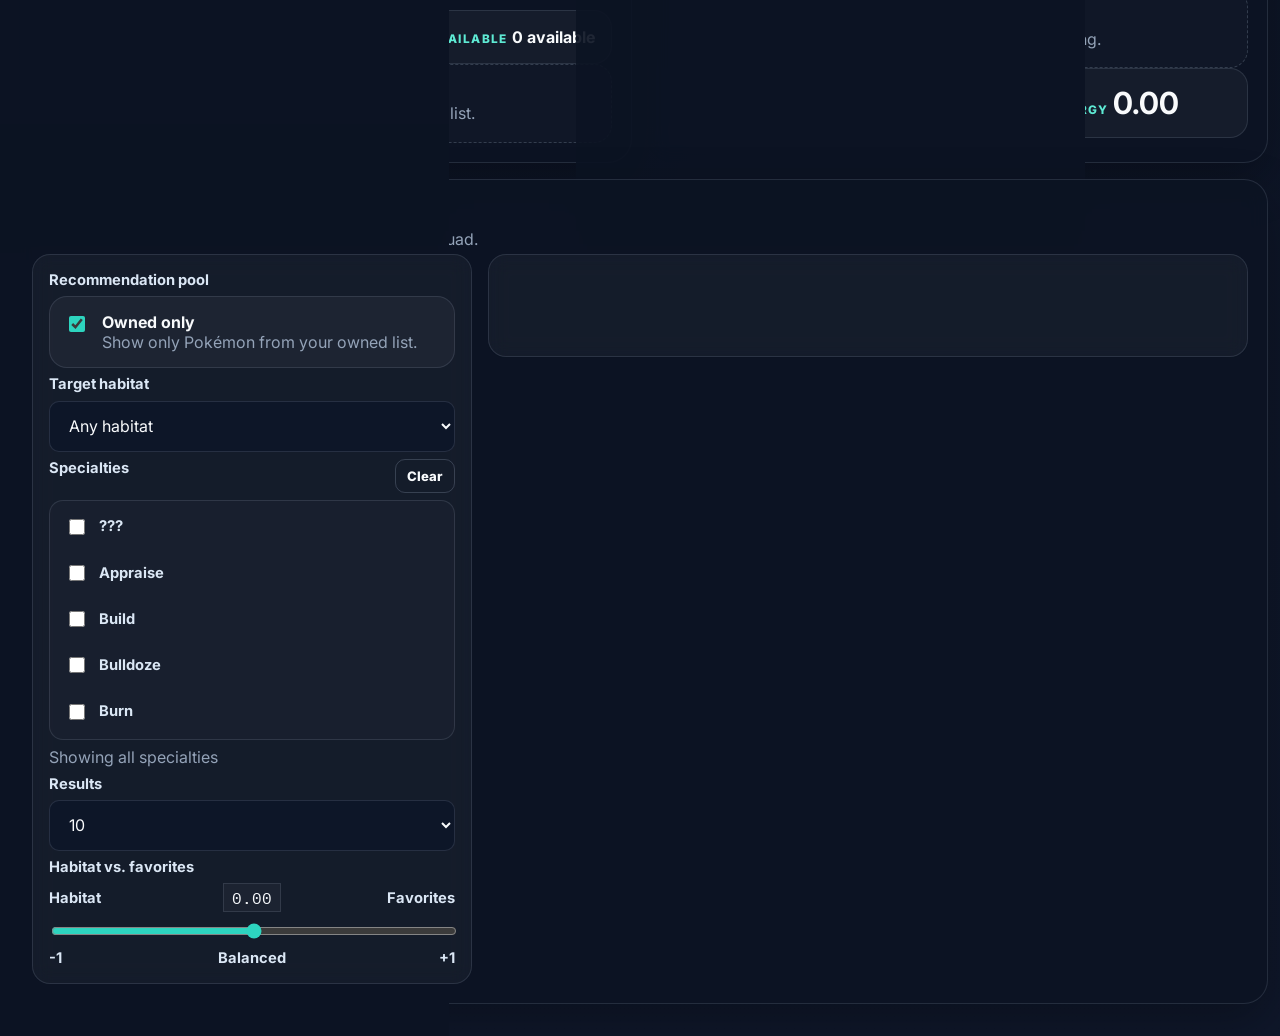
==== commit ed8e3ed4: "Simplify planner UI and remove personalization" ====
--- a/index.html
+++ b/index.html
@@ -14,142 +14,76 @@
       <header class="hero panel">
         <div class="hero-copy">
           <p class="eyebrow" id="heroEyebrow">Pokopia Group Planner</p>
-          <h1 id="heroTitle">A complete redesign for building elite Pokopia groups.</h1>
-          <p class="subtitle">
-            Stop wrestling with a confusing giant list. Import the Pokémon you actually own, build from your personal
-            Pokédex, and get sharp recommendations that fit your real collection.
-          </p>
+          <h1 id="heroTitle">Build better Pokopia squads.</h1>
+          <p class="subtitle">Import the Pokémon you own, choose your squad, and compare recommendations.</p>
 
           <div class="hero-actions">
-            <button id="jumpToImport" type="button">Import my Pokédex</button>
-            <button id="jumpToRecommendations" type="button" class="ghost">See recommendations</button>
-          </div>
-
-          <div class="hero-highlights">
-            <article class="highlight-card">
-              <span class="highlight-label">Owned Pokédex</span>
-              <strong id="ownedCountHero">0</strong>
-              <p>Pokémon imported into your personal pool.</p>
-            </article>
-            <article class="highlight-card">
-              <span class="highlight-label">Active squad</span>
-              <strong id="teamCountHero">0</strong>
-              <p>Pokémon currently being optimized together.</p>
-            </article>
-            <article class="highlight-card accent-card">
-              <span class="highlight-label">Recommendation mode</span>
-              <strong id="recommendationModeHero">Owned only</strong>
-              <p>Defaulted to Pokémon you already have, with an optional expand toggle.</p>
-            </article>
-          </div>
-        </div>
-
-        <div class="hero-side">
-          <section class="hero-side-card">
-            <p class="section-kicker">New workflow</p>
-            <ol class="feature-list ordered">
-              <li>Import or bulk-select the Pokémon you own.</li>
-              <li>Use your owned Pokédex as the only team-building pool.</li>
-              <li>Let recommendations focus on owned Pokémon by default.</li>
-              <li>Flip one toggle if you want to scout unowned options too.</li>
-            </ol>
-          </section>
-
-          <section class="hero-side-card callout-card">
-            <p class="section-kicker">Why this is better</p>
-            <h2>Clear. Focused. Actually enjoyable.</h2>
-            <p class="hint">
-              This overhaul turns the planner into a collection-first dashboard instead of a cluttered wall of choices.
-            </p>
-          </section>
+            <button id="jumpToImport" type="button">Import Pokémon</button>
+            <button id="jumpToRecommendations" type="button" class="ghost">View recommendations</button>
+          </div>
+        </div>
+
+        <div class="hero-summary">
+          <article class="stat-card">
+            <span class="stat-label">Owned</span>
+            <strong id="ownedCountHero">0</strong>
+            <small>Pokémon in your list</small>
+          </article>
+          <article class="stat-card">
+            <span class="stat-label">Squad</span>
+            <strong id="teamCountHero">0</strong>
+            <small>Pokémon in the active squad</small>
+          </article>
+          <article class="stat-card">
+            <span class="stat-label">Mode</span>
+            <strong id="recommendationModeHero">Owned only</strong>
+            <small>Recommendation pool</small>
+          </article>
         </div>
       </header>
 
-      <section class="top-grid">
-        <article class="panel personal-panel">
-          <div class="section-heading compact">
-            <div>
-              <p class="section-kicker">Identity</p>
-              <h2>Make the planner yours</h2>
-              <p class="section-copy">Save a trainer name, planner title, and notes for your own local setup.</p>
-            </div>
-            <button id="resetPersonalization" type="button" class="ghost tiny">Reset</button>
-          </div>
-
-          <div class="form-grid two-col">
-            <label class="field" for="trainerName">
-              <span>Trainer name</span>
-              <input id="trainerName" type="text" placeholder="Your trainer name" />
-            </label>
-            <label class="field" for="plannerTitle">
-              <span>Planner title</span>
-              <input id="plannerTitle" type="text" placeholder="Top-tier Pokopia planner" />
-            </label>
-          </div>
-
-          <label class="field" for="personalNotes">
-            <span>Notes</span>
-            <textarea id="personalNotes" rows="4" placeholder="Track goals, target Pokémon, or team ideas."></textarea>
-          </label>
-
-          <div class="inline-actions">
-            <button id="savePersonalization" type="button">Save details</button>
-            <p id="personalizationStatus" class="hint tiny-text" aria-live="polite">
-              Stored only in this browser on this device.
-            </p>
-          </div>
-        </article>
-
-        <article class="panel mission-panel">
-          <div class="section-heading compact">
-            <div>
-              <p class="section-kicker">Command center</p>
-              <h2>See the whole plan at a glance</h2>
-              <p class="section-copy">The dashboard below updates live as you import, build, and refine.</p>
-            </div>
-          </div>
-
-          <div class="stat-grid">
-            <div class="stat-card">
-              <span class="stat-label">Owned Pokédex</span>
-              <strong id="ownedCountStat">0</strong>
-              <small id="ownedCoverageStat">0% of all Pokopia Pokémon</small>
-            </div>
-            <div class="stat-card">
-              <span class="stat-label">Active squad</span>
-              <strong id="teamCountStat">0</strong>
-              <small id="teamSummaryStat">Add owned Pokémon to start building</small>
-            </div>
-            <div class="stat-card">
-              <span class="stat-label">Top score</span>
-              <strong id="topRecommendationScore">—</strong>
-              <small id="topRecommendationName">No recommendation yet</small>
-            </div>
-            <div class="stat-card">
-              <span class="stat-label">Current mode</span>
-              <strong id="recommendationModeStat">Owned only</strong>
-              <small id="unownedVisibleStat">Unowned recommendations hidden</small>
-            </div>
-          </div>
-
-          <div class="insight-banner" id="plannerInsight" aria-live="polite">
-            Import your owned Pokémon first so the planner can stop suggesting things you do not actually have.
-          </div>
-        </article>
+      <section class="panel mission-panel">
+        <div class="section-heading compact">
+          <div>
+            <h2>Overview</h2>
+          </div>
+          <p id="status" class="hint" aria-live="polite"></p>
+        </div>
+
+        <div class="stat-grid">
+          <div class="stat-card">
+            <span class="stat-label">Owned</span>
+            <strong id="ownedCountStat">0</strong>
+            <small id="ownedCoverageStat">0% of all Pokopia Pokémon</small>
+          </div>
+          <div class="stat-card">
+            <span class="stat-label">Squad</span>
+            <strong id="teamCountStat">0</strong>
+            <small id="teamSummaryStat">Add Pokémon to start building</small>
+          </div>
+          <div class="stat-card">
+            <span class="stat-label">Top score</span>
+            <strong id="topRecommendationScore">—</strong>
+            <small id="topRecommendationName">No recommendation yet</small>
+          </div>
+          <div class="stat-card">
+            <span class="stat-label">Mode</span>
+            <strong id="recommendationModeStat">Owned only</strong>
+            <small id="unownedVisibleStat">Unowned hidden</small>
+          </div>
+        </div>
+
+        <div class="insight-banner" id="plannerInsight" aria-live="polite">Add owned Pokémon to start building.</div>
       </section>
 
       <section class="panel import-panel" id="importSection">
         <div class="section-heading">
           <div>
-            <p class="section-kicker">Step 1</p>
-            <h2>Build your owned Pokédex</h2>
-            <p class="section-copy">
-              This is now the foundation of the app. Import the Pokémon you own, and they become your personal source
-              pool for team creation and recommendations.
-            </p>
+            <h2>Owned Pokémon</h2>
+            <p class="section-copy">Add Pokémon from the catalog or paste a list.</p>
           </div>
           <div class="toolbar-actions">
-            <button id="clearOwnedDex" type="button" class="ghost">Clear owned Pokédex</button>
+            <button id="clearOwnedDex" type="button" class="ghost">Clear owned list</button>
             <button id="selectAllVisibleCatalog" type="button" class="ghost tiny">Select visible</button>
             <button id="clearVisibleCatalog" type="button" class="ghost tiny">Clear visible</button>
           </div>
@@ -159,8 +93,8 @@
           <section class="glass-card">
             <div class="card-head">
               <div>
-                <h3>Bulk-import from the full catalog</h3>
-                <p class="hint tiny-text">Search the full Pokopia list, mark what you own, then add all of it to your Pokédex.</p>
+                <h3>Catalog</h3>
+                <p class="hint tiny-text">Search and select Pokémon to add.</p>
               </div>
               <p id="catalogSelectionCount" class="pill">0 selected</p>
             </div>
@@ -170,15 +104,15 @@
               <input id="catalogSearch" type="text" placeholder="Example: Pikachu or 025" />
             </label>
 
-            <button id="addCatalogSelection" type="button">Add selected to owned Pokédex</button>
+            <button id="addCatalogSelection" type="button">Add selected</button>
             <div id="catalogList" class="catalog-list" role="group" aria-label="Full Pokémon catalog"></div>
           </section>
 
           <section class="glass-card">
             <div class="card-head">
               <div>
-                <h3>Paste your owned list</h3>
-                <p class="hint tiny-text">One Pokémon per line. Every valid match is automatically added to your owned Pokédex.</p>
+                <h3>Paste list</h3>
+                <p class="hint tiny-text">Use one Pokémon per line.</p>
               </div>
             </div>
 
@@ -189,17 +123,10 @@
 
             <div class="inline-actions wrap-start">
               <button id="readClipboard" type="button" class="ghost">Paste from clipboard</button>
-              <button id="importPokemonList" type="button">Import into owned Pokédex</button>
-            </div>
-
-            <p id="importFeedback" class="hint" aria-live="polite">
-              Imported Pokémon become available everywhere else in the planner automatically.
-            </p>
-
-            <div class="mini-note">
-              <strong>Important:</strong>
-              importing now fills your in-app Pokédex first. Your active squad is built from that owned list afterward.
-            </div>
+              <button id="importPokemonList" type="button">Import list</button>
+            </div>
+
+            <p id="importFeedback" class="hint" aria-live="polite">Imported Pokémon will appear in your owned list below.</p>
           </section>
         </div>
       </section>
@@ -208,9 +135,8 @@
         <article class="panel owned-panel">
           <div class="section-heading compact">
             <div>
-              <p class="section-kicker">Step 2</p>
-              <h2>Choose your squad from your owned Pokédex</h2>
-              <p class="section-copy">No more building from a 300+ Pokémon wall. This panel only shows Pokémon you actually own.</p>
+              <h2>Available owned Pokémon</h2>
+              <p class="section-copy">Choose which owned Pokémon to add to the squad.</p>
             </div>
             <div class="toolbar-actions">
               <button id="clearTeam" type="button" class="ghost">Clear squad</button>
@@ -219,18 +145,18 @@
 
           <div class="owned-toolbar">
             <label class="field grow" for="ownedSearch">
-              <span>Search your owned Pokédex</span>
-              <input id="ownedSearch" type="text" placeholder="Filter your imported Pokémon" />
+              <span>Search owned Pokémon</span>
+              <input id="ownedSearch" type="text" placeholder="Filter your owned Pokémon" />
             </label>
             <div class="segment-info">
-              <span class="segment-label">Owned pool</span>
-              <strong id="ownedSearchSummary">0 available</strong>
+              <span class="segment-label">Available</span>
+              <strong id="ownedSearchSummary">0</strong>
             </div>
           </div>
 
           <div id="ownedDexEmpty" class="empty-state hidden">
-            <h3>Your owned Pokédex is empty</h3>
-            <p>Import your Pokémon first, then come back here to build squads from your real collection.</p>
+            <h3>No owned Pokémon yet</h3>
+            <p>Add Pokémon above to populate this list.</p>
           </div>
 
           <div id="ownedDexList" class="owned-dex-list"></div>
@@ -239,16 +165,15 @@
         <aside class="panel squad-panel">
           <div class="section-heading compact">
             <div>
-              <p class="section-kicker">Step 3</p>
-              <h2>Active squad + synergy</h2>
-              <p class="section-copy">Track what is already in the team and where the overlap is strongest.</p>
-            </div>
-            <button id="toggleOverlap" type="button" class="ghost tiny" aria-expanded="false">Show synergy details</button>
+              <h2>Squad</h2>
+              <p class="section-copy">Review the current team and its overlap.</p>
+            </div>
+            <button id="toggleOverlap" type="button" class="ghost tiny" aria-expanded="false">Show overlap</button>
           </div>
 
           <div id="teamEmpty" class="empty-state">
             <h3>No squad yet</h3>
-            <p>Add Pokémon from your owned Pokédex to start optimizing a real team.</p>
+            <p>Add owned Pokémon to start building.</p>
           </div>
 
           <ul id="teamList" class="team-list"></ul>
@@ -257,12 +182,10 @@
             <div class="score-summary-card">
               <span class="score-summary-label">Stacked synergy</span>
               <strong id="groupTotalStacked">0.00</strong>
-              <p class="hint tiny-text">Rewards dense overlap clusters across your current squad.</p>
             </div>
             <div class="score-summary-card">
               <span class="score-summary-label">Simple synergy</span>
               <strong id="groupTotalSimple">0.00</strong>
-              <p class="hint tiny-text">A simpler read on current team compatibility.</p>
             </div>
           </div>
 
@@ -286,14 +209,9 @@
       <section class="panel recommendations-panel" id="recommendationsSection">
         <div class="section-heading compact">
           <div>
-            <p class="section-kicker">Step 4</p>
-            <h2>Recommendations that respect your collection</h2>
-            <p class="section-copy">
-              By default, suggestions are limited to Pokémon in your owned Pokédex. Toggle unowned options on only when
-              you want outside scouting.
-            </p>
-          </div>
-          <p id="status" class="hint"></p>
+            <h2>Recommendations</h2>
+            <p class="section-copy">Adjust filters and compare candidates for the current squad.</p>
+          </div>
         </div>
 
         <div class="recommendation-layout">
@@ -305,8 +223,8 @@
               <label class="toggle-card" for="ownedOnlyToggle">
                 <input id="ownedOnlyToggle" type="checkbox" checked />
                 <div>
-                  <strong>Owned Pokédex only</strong>
-                  <p>Default mode. Prioritizes Pokémon you actually have access to.</p>
+                  <strong>Owned only</strong>
+                  <p>Show only Pokémon from your owned list.</p>
                 </div>
               </label>
             </div>
@@ -318,7 +236,7 @@
 
             <div class="field">
               <div class="field-head">
-                <span>Specialties to include</span>
+                <span>Specialties</span>
                 <button id="clearSpecialties" class="tiny ghost" type="button">Clear</button>
               </div>
               <div id="requiredSpecialtiesBox" class="check-grid"></div>
@@ -326,7 +244,7 @@
             </div>
 
             <label class="field" for="resultCount">
-              <span>Results to show</span>
+              <span>Results</span>
               <select id="resultCount">
                 <option value="6">6</option>
                 <option value="10" selected>10</option>
@@ -336,11 +254,11 @@
             </label>
 
             <div class="field">
-              <span>Balance habitat vs. favorites</span>
+              <span>Habitat vs. favorites</span>
               <div class="ratio-head">
-                <span>Habitat focus</span>
+                <span>Habitat</span>
                 <output id="importanceValue" class="ratio-value">0.00</output>
-                <span>Favorites focus</span>
+                <span>Favorites</span>
               </div>
               <input id="importanceRatio" type="range" min="-1" max="1" step="0.01" value="0" />
               <div class="ratio-ticks">
@@ -353,9 +271,9 @@
 
           <div class="results-column">
             <div id="topRecommendationSpotlight" class="spotlight-card hidden">
-              <span class="spotlight-kicker">Best next fit</span>
+              <span class="spotlight-kicker">Top recommendation</span>
               <h3 id="spotlightName">—</h3>
-              <p id="spotlightSummary" class="hint">Build a squad to generate a live recommendation spotlight.</p>
+              <p id="spotlightSummary" class="hint">Build a squad to see the best match.</p>
             </div>
 
             <div class="table-wrap card-surface">
@@ -380,30 +298,6 @@
           </div>
         </div>
       </section>
-
-      <section class="bottom-grid">
-        <article class="panel info-panel">
-          <p class="section-kicker">How this works now</p>
-          <h2>Owned-first planning, finally</h2>
-          <ul class="feature-list">
-            <li>Imported Pokémon are automatically added to your in-app Pokédex.</li>
-            <li>Your owned Pokédex is the default source for squad building.</li>
-            <li>Recommendations default to owned Pokémon and can optionally expand to unowned ones.</li>
-            <li>Unowned recommendations are clearly marked so there is no confusion.</li>
-          </ul>
-        </article>
-
-        <article class="panel info-panel">
-          <p class="section-kicker">Scoring model</p>
-          <h2>Still transparent, now easier to read</h2>
-          <ul class="feature-list">
-            <li>Habitat overlap boosts matching environments and penalizes direct habitat conflicts.</li>
-            <li>Favorites overlap rewards candidates that align with what your squad already likes.</li>
-            <li>The weighting slider lets you decide whether habitat or favorites matters more.</li>
-            <li>Synergy cards and overlap panels show why the squad is or is not coherent.</li>
-          </ul>
-        </article>
-      </section>
     </main>
 
     <script src="app.js" type="module"></script>
--- a/styles.css
+++ b/styles.css
@@ -1,29 +1,25 @@
-@import url('https://fonts.googleapis.com/css2?family=Inter:wght@400;500;600;700;800;900&family=IBM+Plex+Mono:wght@400;500;600&display=swap');
+@import url('https://fonts.googleapis.com/css2?family=Inter:wght@400;500;600;700;800&family=IBM+Plex+Mono:wght@400;500;600&display=swap');
 
 :root {
-  --bg: #07111f;
-  --bg-soft: #101b30;
-  --bg-glow: #1b3256;
-  --panel: rgba(10, 21, 39, 0.78);
-  --panel-strong: rgba(13, 27, 48, 0.96);
-  --card: rgba(255, 255, 255, 0.06);
-  --card-strong: rgba(255, 255, 255, 0.1);
-  --border: rgba(157, 199, 255, 0.2);
-  --border-strong: rgba(157, 199, 255, 0.34);
-  --ink: #f7fbff;
-  --muted: #aabbd0;
-  --muted-strong: #d7e6fa;
-  --accent: #72f0c3;
-  --accent-strong: #21c58d;
-  --accent-soft: rgba(114, 240, 195, 0.14);
-  --secondary: #88a8ff;
-  --danger: #ff7c88;
-  --warning: #ffd76a;
-  --shadow: 0 28px 70px rgba(0, 0, 0, 0.42);
-  --radius-xl: 32px;
-  --radius-lg: 24px;
-  --radius-md: 18px;
-  --radius-sm: 14px;
+  --bg: #0b1220;
+  --bg-soft: #111a2d;
+  --panel: rgba(12, 20, 35, 0.92);
+  --panel-soft: rgba(255, 255, 255, 0.04);
+  --border: rgba(148, 163, 184, 0.18);
+  --border-strong: rgba(148, 163, 184, 0.28);
+  --ink: #f8fafc;
+  --muted: #94a3b8;
+  --muted-strong: #dbe7f5;
+  --accent: #5eead4;
+  --accent-strong: #2dd4bf;
+  --accent-soft: rgba(45, 212, 191, 0.12);
+  --secondary: #93c5fd;
+  --danger: #fb7185;
+  --shadow: 0 18px 48px rgba(0, 0, 0, 0.28);
+  --radius-xl: 24px;
+  --radius-lg: 18px;
+  --radius-md: 14px;
+  --radius-sm: 10px;
 }
 
 * {
@@ -39,11 +35,9 @@
   min-height: 100vh;
   font-family: 'Inter', system-ui, sans-serif;
   color: var(--ink);
-  background:
-    radial-gradient(circle at top left, rgba(96, 145, 255, 0.24), transparent 28%),
-    radial-gradient(circle at top right, rgba(114, 240, 195, 0.16), transparent 25%),
-    radial-gradient(circle at 50% 120%, rgba(136, 168, 255, 0.18), transparent 35%),
-    linear-gradient(180deg, #07111f 0%, #0d1630 38%, #08111f 100%);
+  background: radial-gradient(circle at top left, rgba(59, 130, 246, 0.18), transparent 28%),
+    radial-gradient(circle at top right, rgba(45, 212, 191, 0.12), transparent 24%),
+    linear-gradient(180deg, #0b1220 0%, #0f172a 100%);
 }
 
 body::before {
@@ -51,10 +45,10 @@
   position: fixed;
   inset: 0;
   pointer-events: none;
-  background-image: linear-gradient(rgba(255, 255, 255, 0.025) 1px, transparent 1px),
-    linear-gradient(90deg, rgba(255, 255, 255, 0.02) 1px, transparent 1px);
-  background-size: 32px 32px;
-  mask-image: linear-gradient(180deg, rgba(0, 0, 0, 0.9), transparent 90%);
+  background-image: linear-gradient(rgba(255, 255, 255, 0.02) 1px, transparent 1px),
+    linear-gradient(90deg, rgba(255, 255, 255, 0.018) 1px, transparent 1px);
+  background-size: 36px 36px;
+  mask-image: linear-gradient(180deg, rgba(0, 0, 0, 0.85), transparent 95%);
 }
 
 button,
@@ -77,24 +71,23 @@
 textarea {
   width: 100%;
   border: 1px solid var(--border);
-  background: rgba(255, 255, 255, 0.06);
+  background: rgba(15, 23, 42, 0.92);
   color: var(--ink);
-  padding: 0.95rem 1rem;
-  transition: border-color 160ms ease, box-shadow 160ms ease, transform 160ms ease, background 160ms ease;
+  padding: 0.85rem 0.95rem;
+  transition: border-color 160ms ease, box-shadow 160ms ease, background 160ms ease;
 }
 
 input::placeholder,
 textarea::placeholder {
-  color: rgba(215, 230, 250, 0.48);
+  color: rgba(219, 231, 245, 0.42);
 }
 
 input:focus,
 select:focus,
 textarea:focus {
   outline: none;
-  border-color: rgba(114, 240, 195, 0.72);
-  box-shadow: 0 0 0 4px rgba(114, 240, 195, 0.14);
-  background: rgba(255, 255, 255, 0.08);
+  border-color: rgba(45, 212, 191, 0.7);
+  box-shadow: 0 0 0 4px rgba(45, 212, 191, 0.12);
 }
 
 textarea {
@@ -104,18 +97,18 @@
 
 button {
   border: 1px solid transparent;
-  background: linear-gradient(135deg, var(--accent-strong), #39dbab 55%, #81ffd3 100%);
-  color: #042417;
+  background: linear-gradient(135deg, var(--accent-strong), #7dd3fc);
+  color: #042f2e;
   font-weight: 800;
-  padding: 0.9rem 1.1rem;
+  padding: 0.82rem 1rem;
   cursor: pointer;
-  box-shadow: 0 16px 30px rgba(33, 197, 141, 0.22);
+  box-shadow: 0 10px 24px rgba(45, 212, 191, 0.2);
   transition: transform 160ms ease, box-shadow 160ms ease, filter 160ms ease;
 }
 
 button:hover {
   transform: translateY(-1px);
-  box-shadow: 0 18px 34px rgba(33, 197, 141, 0.28);
+  box-shadow: 0 14px 30px rgba(45, 212, 191, 0.24);
 }
 
 button:active {
@@ -129,14 +122,14 @@
 }
 
 button.ghost {
-  background: rgba(255, 255, 255, 0.03);
+  background: transparent;
   color: var(--ink);
-  border-color: var(--border);
+  border-color: var(--border-strong);
   box-shadow: none;
 }
 
 button.tiny {
-  padding: 0.52rem 0.72rem;
+  padding: 0.5rem 0.7rem;
   font-size: 0.82rem;
 }
 
@@ -158,9 +151,9 @@
 .app-shell {
   position: relative;
   z-index: 1;
-  width: min(1440px, calc(100vw - 1.4rem));
+  width: min(1320px, calc(100vw - 1.5rem));
   margin: 0 auto;
-  padding: 1rem 0 2.5rem;
+  padding: 1rem 0 2rem;
   display: grid;
   gap: 1rem;
 }
@@ -168,109 +161,105 @@
 .panel,
 .glass-card,
 .card-surface {
-  backdrop-filter: blur(16px);
+  backdrop-filter: blur(10px);
 }
 
 .panel {
+  position: relative;
   background: var(--panel);
   border: 1px solid var(--border);
   border-radius: var(--radius-xl);
-  padding: 1.25rem;
+  padding: 1.2rem;
   box-shadow: var(--shadow);
 }
 
-.hero {
-  display: grid;
-  grid-template-columns: minmax(0, 1.65fr) minmax(320px, 0.95fr);
-  gap: 1rem;
-  align-items: stretch;
-  overflow: hidden;
-}
-
-.hero::after {
-  content: '';
-  position: absolute;
-  inset: auto -140px -140px auto;
-  width: 380px;
-  height: 380px;
-  border-radius: 50%;
-  background: radial-gradient(circle, rgba(114, 240, 195, 0.32), transparent 65%);
-  pointer-events: none;
-}
-
 .hero,
-.import-panel,
-.recommendations-panel,
-.owned-panel,
-.squad-panel,
-.personal-panel,
-.mission-panel,
-.info-panel {
-  position: relative;
-}
-
 .hero-copy,
-.hero-side,
-.hero-highlights,
-.top-grid,
+.hero-summary,
 .stat-grid,
 .import-layout,
 .workspace-grid,
-.bottom-grid,
 .recommendation-layout,
 .score-summary-grid,
 .overlap-grid,
-.form-grid,
 .inline-actions,
 .toolbar-actions,
 .owned-toolbar,
 .card-head,
 .section-heading,
-.feature-list,
 .team-list,
-.owned-dex-list {
+.owned-dex-list,
+.catalog-list,
+.check-grid,
+.results-column,
+.control-block,
+.field,
+.team-item-main,
+.owned-card,
+.catalog-item-body,
+.recommendation-controls {
   display: grid;
 }
 
+.hero {
+  grid-template-columns: minmax(0, 1.4fr) minmax(280px, 0.9fr);
+  gap: 1rem;
+  align-items: start;
+}
+
 .hero-copy {
+  gap: 0.9rem;
+}
+
+.hero-summary,
+.stat-grid,
+.import-layout,
+.workspace-grid,
+.recommendation-layout,
+.score-summary-grid,
+.overlap-grid {
   gap: 1rem;
-  align-content: start;
+}
+
+.hero-summary,
+.stat-grid {
+  grid-template-columns: repeat(3, minmax(0, 1fr));
+}
+
+.stat-grid {
+  grid-template-columns: repeat(4, minmax(0, 1fr));
 }
 
 .eyebrow,
-.section-kicker,
-.highlight-label,
+.stat-label,
+.segment-label,
 .spotlight-kicker,
-.stat-label,
-.segment-label {
+.score-summary-label {
   text-transform: uppercase;
-  letter-spacing: 0.14em;
-  font-size: 0.76rem;
+  letter-spacing: 0.12em;
+  font-size: 0.74rem;
   font-weight: 800;
   color: var(--accent);
 }
 
 h1 {
-  font-size: clamp(2.4rem, 5vw, 4.8rem);
-  line-height: 0.95;
-  max-width: 11ch;
+  font-size: clamp(2.4rem, 5vw, 4.2rem);
+  line-height: 0.96;
+  max-width: 10ch;
 }
 
 h2 {
-  font-size: clamp(1.15rem, 2vw, 1.65rem);
+  font-size: clamp(1.2rem, 2vw, 1.55rem);
 }
 
 h3 {
-  font-size: 1.04rem;
+  font-size: 1.02rem;
 }
 
 .subtitle,
 .section-copy,
 .hint,
-.feature-list,
-.mini-note,
 .stat-card small,
-.highlight-card p,
 .owned-card-favorites,
 .team-item p,
 .catalog-item-body p,
@@ -282,9 +271,8 @@
 }
 
 .subtitle {
-  max-width: 60ch;
-  line-height: 1.7;
-  font-size: 1rem;
+  max-width: 54ch;
+  line-height: 1.6;
 }
 
 .hero-actions {
@@ -293,26 +281,7 @@
   gap: 0.75rem;
 }
 
-.hero-highlights,
-.stat-grid,
-.bottom-grid,
-.top-grid,
-.score-summary-grid,
-.overlap-grid,
-.form-grid.two-col,
-.import-layout,
-.workspace-grid,
-.recommendation-layout {
-  gap: 1rem;
-}
-
-.hero-highlights {
-  grid-template-columns: repeat(3, minmax(0, 1fr));
-}
-
-.highlight-card,
 .stat-card,
-.hero-side-card,
 .glass-card,
 .score-summary-card,
 .group-overlap,
@@ -322,70 +291,32 @@
 .team-item,
 .catalog-item,
 .toggle-card,
-.mini-note,
-.insight-banner {
-  background: rgba(255, 255, 255, 0.05);
+.insight-banner,
+.segment-info {
+  background: var(--panel-soft);
   border: 1px solid var(--border);
   border-radius: var(--radius-lg);
 }
 
-.highlight-card,
 .stat-card,
-.hero-side-card,
 .glass-card,
 .score-summary-card,
 .group-overlap,
 .spotlight-card,
 .owned-card,
 .team-item,
-.mini-note,
-.insight-banner {
+.insight-banner,
+.segment-info {
   padding: 1rem;
 }
 
-.highlight-card strong,
-.stat-card strong {
-  font-size: clamp(1.55rem, 3vw, 2.35rem);
-}
-
-.accent-card {
-  background: linear-gradient(135deg, rgba(114, 240, 195, 0.14), rgba(136, 168, 255, 0.12));
-  border-color: rgba(114, 240, 195, 0.3);
-}
-
-.hero-side {
-  gap: 1rem;
-  align-content: start;
-}
-
-.hero-side-card,
-.glass-card,
-.spotlight-card,
-.card-surface,
-.owned-card,
-.team-item,
-.catalog-item,
-.toggle-card,
-.insight-banner {
-  box-shadow: inset 0 1px 0 rgba(255, 255, 255, 0.03);
-}
-
-.callout-card {
-  background: linear-gradient(180deg, rgba(136, 168, 255, 0.12), rgba(114, 240, 195, 0.08));
-}
-
-.top-grid,
-.bottom-grid {
-  grid-template-columns: repeat(2, minmax(0, 1fr));
-}
-
-.stat-grid {
-  grid-template-columns: repeat(2, minmax(0, 1fr));
+.stat-card strong,
+.hero-summary .stat-card strong {
+  font-size: clamp(1.35rem, 2.6vw, 2rem);
 }
 
 .insight-banner {
   margin-top: 1rem;
-  padding: 1rem 1.1rem;
   color: var(--muted-strong);
   font-weight: 600;
 }
@@ -401,16 +332,14 @@
 }
 
 .section-heading > div,
+.card-head > div,
 .field,
-.card-head > div,
 .team-item-main,
 .owned-card,
-.owned-card-head,
-.owned-card-actions,
 .catalog-item-body,
 .control-block,
-.results-column {
-  display: grid;
+.results-column,
+.recommendation-controls {
   gap: 0.45rem;
 }
 
@@ -427,10 +356,15 @@
   justify-content: start;
 }
 
-.form-grid.two-col,
 .import-layout,
-.workspace-grid {
+.workspace-grid,
+.recommendation-layout {
   grid-template-columns: repeat(2, minmax(0, 1fr));
+}
+
+.recommendation-layout {
+  grid-template-columns: minmax(290px, 0.84fr) minmax(0, 1.45fr);
+  align-items: start;
 }
 
 .field span,
@@ -451,11 +385,7 @@
 }
 
 .segment-info {
-  min-width: 160px;
-  padding: 0.9rem 1rem;
-  border: 1px solid var(--border);
-  border-radius: var(--radius-md);
-  background: rgba(255, 255, 255, 0.04);
+  min-width: 140px;
 }
 
 .card-head {
@@ -477,7 +407,6 @@
 .owned-dex-list,
 .team-list,
 .overlap-list {
-  display: grid;
   gap: 0.8rem;
 }
 
@@ -488,10 +417,11 @@
 }
 
 .catalog-item {
+  display: grid;
   grid-template-columns: auto minmax(0, 1fr);
   gap: 0.85rem;
   align-items: start;
-  padding: 1rem;
+  padding: 0.95rem;
 }
 
 .catalog-item input,
@@ -527,28 +457,28 @@
   align-items: center;
   justify-content: center;
   border-radius: 999px;
-  padding: 0.36rem 0.7rem;
+  padding: 0.34rem 0.68rem;
   font-size: 0.78rem;
   font-weight: 700;
 }
 
 .ownership-badge.owned,
 .pill {
-  background: rgba(114, 240, 195, 0.12);
-  color: #9effda;
-  border: 1px solid rgba(114, 240, 195, 0.22);
+  background: rgba(45, 212, 191, 0.12);
+  color: #8ef3e3;
+  border: 1px solid rgba(45, 212, 191, 0.24);
 }
 
 .ownership-badge.unowned {
-  background: rgba(255, 215, 106, 0.12);
-  color: #ffe394;
-  border: 1px solid rgba(255, 215, 106, 0.24);
+  background: rgba(251, 191, 36, 0.12);
+  color: #fde68a;
+  border: 1px solid rgba(251, 191, 36, 0.24);
 }
 
 .chip {
   color: var(--secondary);
-  border: 1px solid rgba(136, 168, 255, 0.3);
-  background: rgba(136, 168, 255, 0.1);
+  border: 1px solid rgba(147, 197, 253, 0.24);
+  background: rgba(147, 197, 253, 0.08);
 }
 
 .empty-state,
@@ -558,10 +488,10 @@
 }
 
 .empty-state {
-  padding: 1.2rem;
+  padding: 1.15rem;
   border: 1px dashed var(--border-strong);
   border-radius: var(--radius-lg);
-  background: rgba(255, 255, 255, 0.03);
+  background: rgba(255, 255, 255, 0.02);
 }
 
 .empty-inline {
@@ -571,7 +501,9 @@
 }
 
 .owned-card-actions {
+  display: grid;
   grid-template-columns: repeat(2, minmax(0, 1fr));
+  gap: 0.6rem;
 }
 
 .team-item {
@@ -587,20 +519,11 @@
 }
 
 .score-summary-card strong {
-  font-size: clamp(1.5rem, 3vw, 2rem);
+  font-size: clamp(1.45rem, 3vw, 1.9rem);
 }
 
 .group-overlap {
   margin-top: 0.5rem;
-}
-
-.recommendation-layout {
-  grid-template-columns: minmax(300px, 0.88fr) minmax(0, 1.5fr);
-  align-items: start;
-}
-
-.recommendation-controls {
-  gap: 1rem;
 }
 
 .toggle-card {
@@ -615,9 +538,8 @@
   max-height: 15rem;
   overflow: auto;
   padding: 0.3rem;
-  display: grid;
   gap: 0.35rem;
-  background: rgba(255, 255, 255, 0.03);
+  background: rgba(255, 255, 255, 0.02);
   border: 1px solid var(--border);
   border-radius: var(--radius-md);
 }
@@ -626,7 +548,7 @@
   display: flex;
   gap: 0.65rem;
   align-items: center;
-  padding: 0.58rem 0.65rem;
+  padding: 0.55rem 0.65rem;
   border-radius: 12px;
 }
 
@@ -654,7 +576,7 @@
 .ratio-value {
   padding: 0.22rem 0.5rem;
   border: 1px solid var(--border);
-  background: rgba(255, 255, 255, 0.05);
+  background: rgba(255, 255, 255, 0.03);
   color: var(--ink);
 }
 
@@ -664,7 +586,7 @@
 }
 
 .spotlight-card {
-  background: linear-gradient(135deg, rgba(114, 240, 195, 0.12), rgba(136, 168, 255, 0.12));
+  background: linear-gradient(180deg, rgba(45, 212, 191, 0.08), rgba(147, 197, 253, 0.08));
 }
 
 .table-wrap {
@@ -683,8 +605,8 @@
 
 th,
 td {
-  padding: 0.92rem 0.78rem;
-  border-bottom: 1px solid rgba(157, 199, 255, 0.12);
+  padding: 0.9rem 0.78rem;
+  border-bottom: 1px solid rgba(148, 163, 184, 0.14);
   text-align: left;
   vertical-align: top;
   font-size: 0.9rem;
@@ -702,17 +624,7 @@
 }
 
 tr:hover td {
-  background: rgba(255, 255, 255, 0.025);
-}
-
-.feature-list {
-  gap: 0.75rem;
-  padding-left: 1.25rem;
-  line-height: 1.6;
-}
-
-.ordered {
-  padding-left: 1.2rem;
+  background: rgba(255, 255, 255, 0.02);
 }
 
 .hidden {
@@ -721,16 +633,13 @@
 
 @media (max-width: 1180px) {
   .hero,
+  .stat-grid,
+  .hero-summary,
+  .import-layout,
+  .workspace-grid,
   .recommendation-layout,
-  .workspace-grid,
-  .import-layout,
-  .top-grid,
-  .bottom-grid,
-  .hero-highlights,
-  .stat-grid,
   .score-summary-grid,
-  .overlap-grid,
-  .form-grid.two-col {
+  .overlap-grid {
     grid-template-columns: 1fr;
   }
 
@@ -745,14 +654,14 @@
   }
 
   .app-shell {
-    width: min(1440px, calc(100vw - 0.75rem));
-    padding-top: 0.4rem;
+    width: min(1320px, calc(100vw - 0.75rem));
+    padding-top: 0.5rem;
     gap: 0.75rem;
   }
 
   .panel {
     padding: 1rem;
-    border-radius: 24px;
+    border-radius: 20px;
   }
 
   .toolbar-actions,
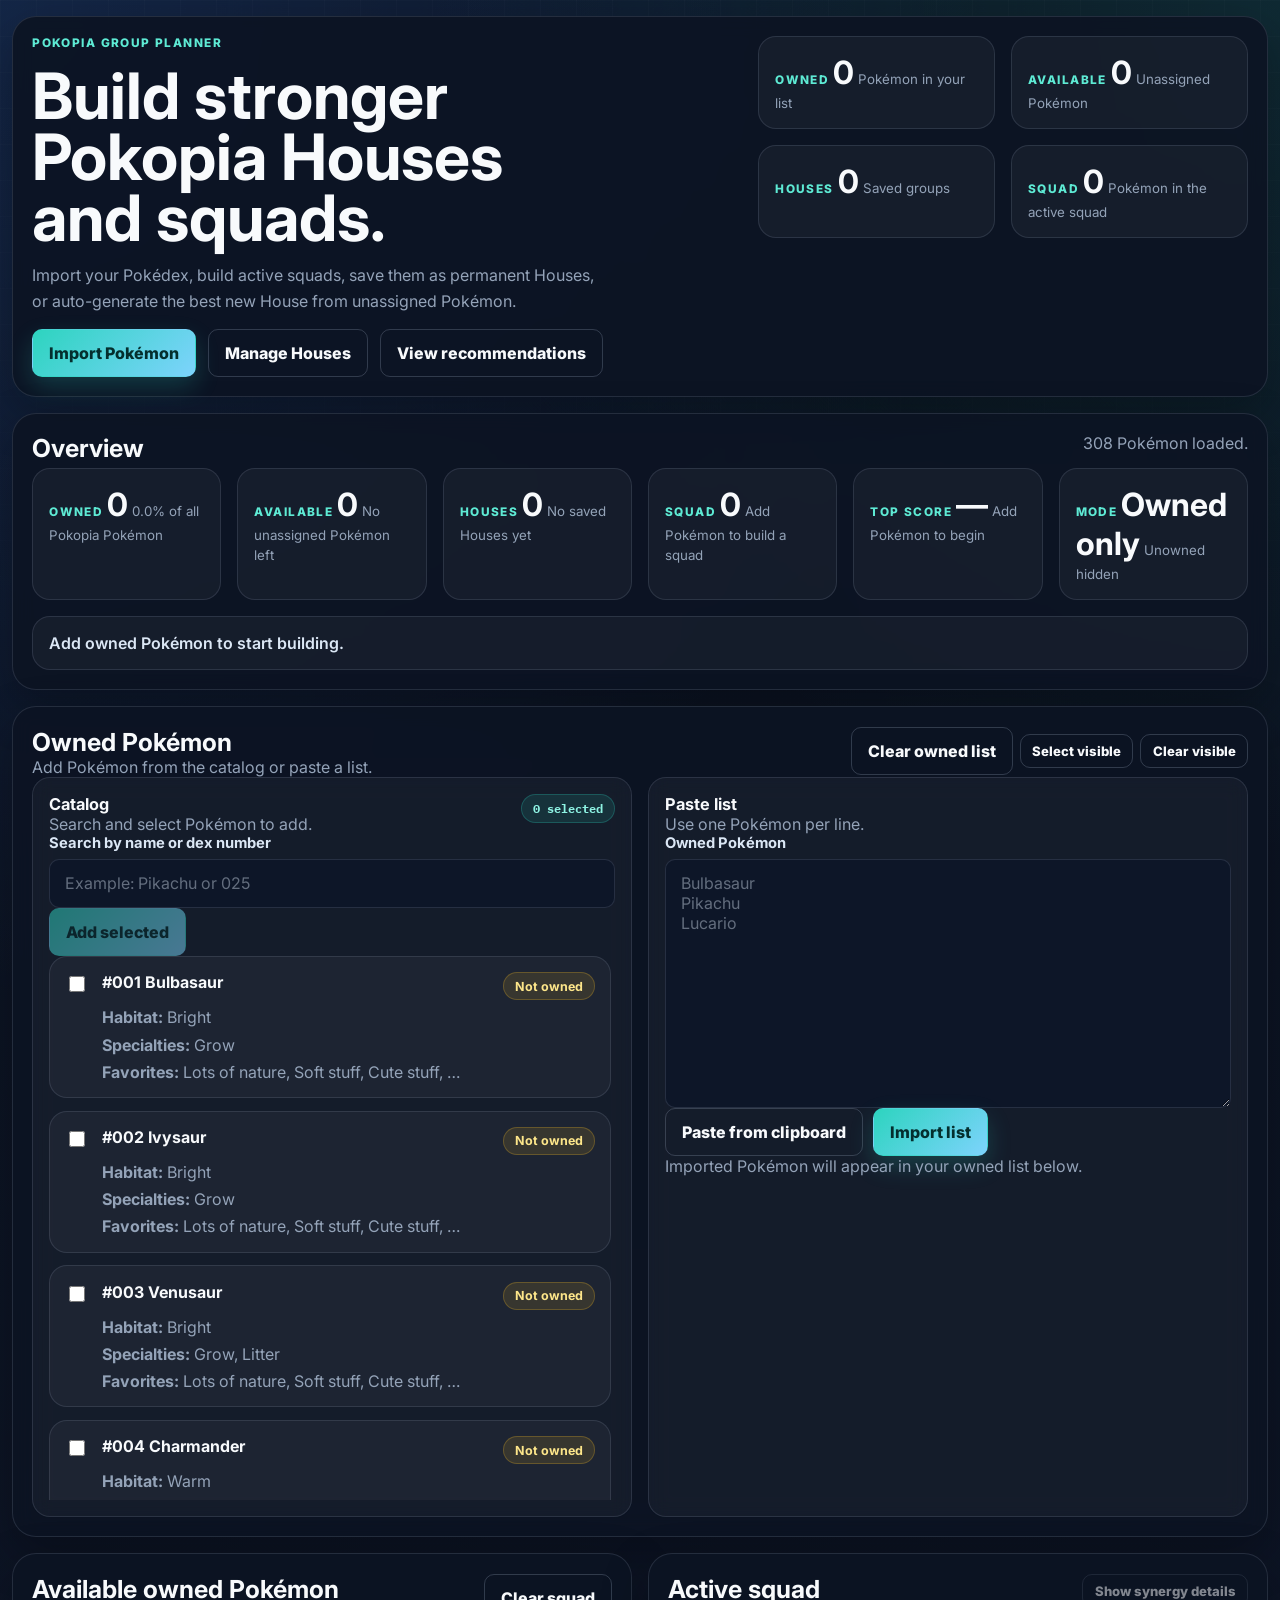
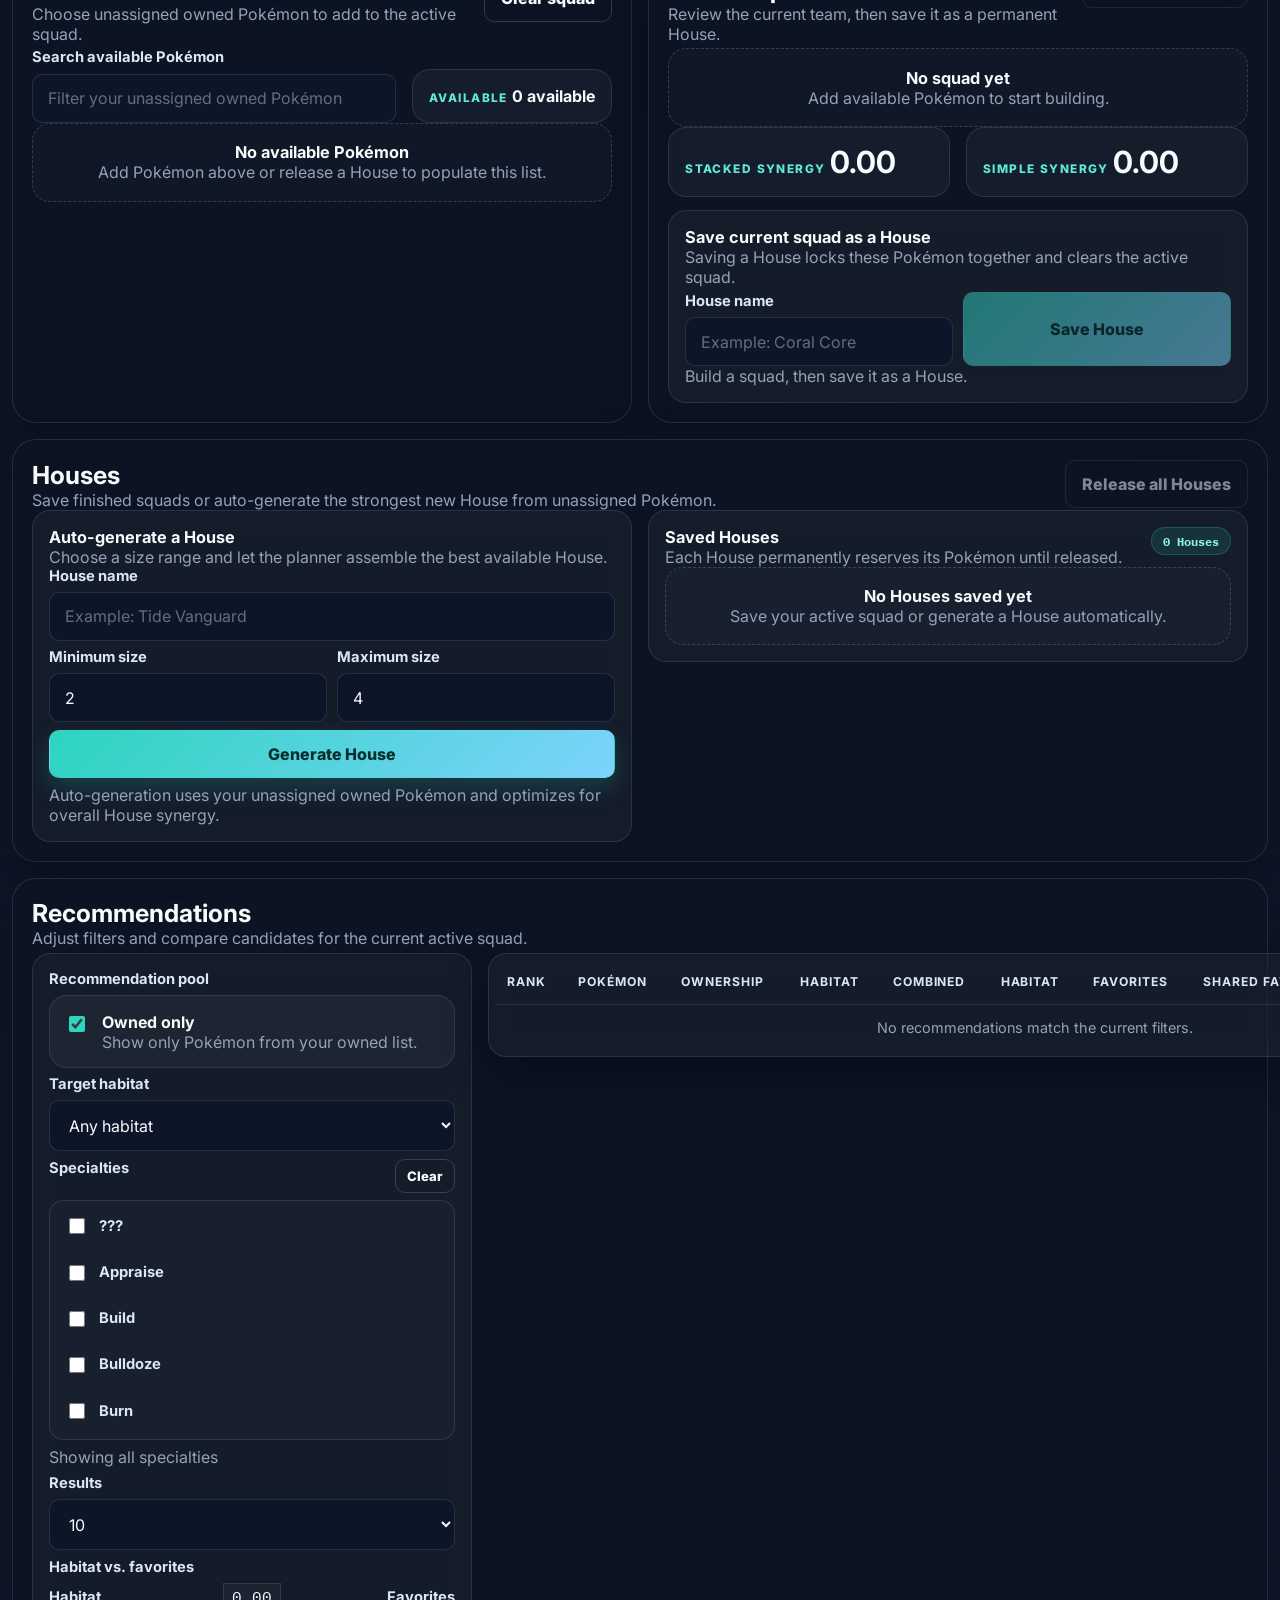
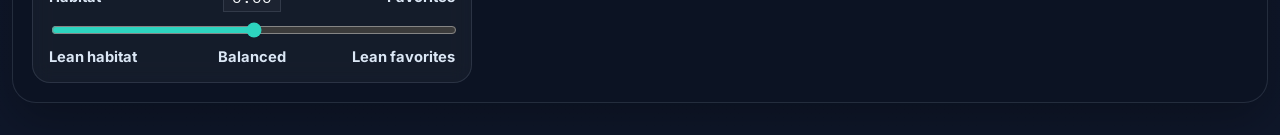
==== commit 97860158: "Add persistent Houses workflow" ====
--- a/index.html
+++ b/index.html
@@ -14,11 +14,15 @@
       <header class="hero panel">
         <div class="hero-copy">
           <p class="eyebrow" id="heroEyebrow">Pokopia Group Planner</p>
-          <h1 id="heroTitle">Build better Pokopia squads.</h1>
-          <p class="subtitle">Import the Pokémon you own, choose your squad, and compare recommendations.</p>
+          <h1 id="heroTitle">Build stronger Pokopia Houses and squads.</h1>
+          <p class="subtitle">
+            Import your Pokédex, build active squads, save them as permanent Houses, or auto-generate the best new House from
+            unassigned Pokémon.
+          </p>
 
           <div class="hero-actions">
             <button id="jumpToImport" type="button">Import Pokémon</button>
+            <button id="jumpToHouses" type="button" class="ghost">Manage Houses</button>
             <button id="jumpToRecommendations" type="button" class="ghost">View recommendations</button>
           </div>
         </div>
@@ -30,15 +34,20 @@
             <small>Pokémon in your list</small>
           </article>
           <article class="stat-card">
+            <span class="stat-label">Available</span>
+            <strong id="availableCountHero">0</strong>
+            <small>Unassigned Pokémon</small>
+          </article>
+          <article class="stat-card">
+            <span class="stat-label">Houses</span>
+            <strong id="houseCountHero">0</strong>
+            <small>Saved groups</small>
+          </article>
+          <article class="stat-card">
             <span class="stat-label">Squad</span>
             <strong id="teamCountHero">0</strong>
             <small>Pokémon in the active squad</small>
           </article>
-          <article class="stat-card">
-            <span class="stat-label">Mode</span>
-            <strong id="recommendationModeHero">Owned only</strong>
-            <small>Recommendation pool</small>
-          </article>
         </div>
       </header>
 
@@ -50,11 +59,21 @@
           <p id="status" class="hint" aria-live="polite"></p>
         </div>
 
-        <div class="stat-grid">
+        <div class="stat-grid overview-grid">
           <div class="stat-card">
             <span class="stat-label">Owned</span>
             <strong id="ownedCountStat">0</strong>
             <small id="ownedCoverageStat">0% of all Pokopia Pokémon</small>
+          </div>
+          <div class="stat-card">
+            <span class="stat-label">Available</span>
+            <strong id="availableCountStat">0</strong>
+            <small id="availableSummaryStat">Ready for new squads</small>
+          </div>
+          <div class="stat-card">
+            <span class="stat-label">Houses</span>
+            <strong id="houseCountStat">0</strong>
+            <small id="houseSummaryStat">No saved Houses yet</small>
           </div>
           <div class="stat-card">
             <span class="stat-label">Squad</span>
@@ -136,7 +155,7 @@
           <div class="section-heading compact">
             <div>
               <h2>Available owned Pokémon</h2>
-              <p class="section-copy">Choose which owned Pokémon to add to the squad.</p>
+              <p class="section-copy">Choose unassigned owned Pokémon to add to the active squad.</p>
             </div>
             <div class="toolbar-actions">
               <button id="clearTeam" type="button" class="ghost">Clear squad</button>
@@ -145,8 +164,8 @@
 
           <div class="owned-toolbar">
             <label class="field grow" for="ownedSearch">
-              <span>Search owned Pokémon</span>
-              <input id="ownedSearch" type="text" placeholder="Filter your owned Pokémon" />
+              <span>Search available Pokémon</span>
+              <input id="ownedSearch" type="text" placeholder="Filter your unassigned owned Pokémon" />
             </label>
             <div class="segment-info">
               <span class="segment-label">Available</span>
@@ -155,8 +174,8 @@
           </div>
 
           <div id="ownedDexEmpty" class="empty-state hidden">
-            <h3>No owned Pokémon yet</h3>
-            <p>Add Pokémon above to populate this list.</p>
+            <h3>No available Pokémon</h3>
+            <p>Add Pokémon above or release a House to populate this list.</p>
           </div>
 
           <div id="ownedDexList" class="owned-dex-list"></div>
@@ -165,15 +184,15 @@
         <aside class="panel squad-panel">
           <div class="section-heading compact">
             <div>
-              <h2>Squad</h2>
-              <p class="section-copy">Review the current team and its overlap.</p>
+              <h2>Active squad</h2>
+              <p class="section-copy">Review the current team, then save it as a permanent House.</p>
             </div>
             <button id="toggleOverlap" type="button" class="ghost tiny" aria-expanded="false">Show overlap</button>
           </div>
 
           <div id="teamEmpty" class="empty-state">
             <h3>No squad yet</h3>
-            <p>Add owned Pokémon to start building.</p>
+            <p>Add available Pokémon to start building.</p>
           </div>
 
           <ul id="teamList" class="team-list"></ul>
@@ -188,6 +207,24 @@
               <strong id="groupTotalSimple">0.00</strong>
             </div>
           </div>
+
+          <section class="house-save-card glass-card">
+            <div class="card-head compact-card-head">
+              <div>
+                <h3>Save current squad as a House</h3>
+                <p class="hint tiny-text">Saving a House locks these Pokémon together and clears the active squad.</p>
+              </div>
+            </div>
+
+            <div class="house-form-grid">
+              <label class="field" for="houseNameInput">
+                <span>House name</span>
+                <input id="houseNameInput" type="text" placeholder="Example: Coral Core" />
+              </label>
+              <button id="saveHouse" type="button">Save House</button>
+            </div>
+            <p id="houseSaveFeedback" class="hint" aria-live="polite">Build a squad, then save it as a House.</p>
+          </section>
 
           <div id="groupOverlapPanel" class="group-overlap hidden">
             <div class="overlap-grid">
@@ -206,11 +243,74 @@
         </aside>
       </section>
 
+      <section class="panel houses-panel" id="housesSection">
+        <div class="section-heading">
+          <div>
+            <h2>Houses</h2>
+            <p class="section-copy">Save finished squads or auto-generate the strongest new House from unassigned Pokémon.</p>
+          </div>
+          <div class="toolbar-actions">
+            <button id="clearHouses" type="button" class="ghost">Release all Houses</button>
+          </div>
+        </div>
+
+        <div class="houses-layout">
+          <section class="glass-card house-generator-card">
+            <div class="card-head">
+              <div>
+                <h3>Auto-generate a House</h3>
+                <p class="hint tiny-text">Choose a size range and let the planner assemble the best available House.</p>
+              </div>
+            </div>
+
+            <div class="house-generator-grid">
+              <label class="field" for="autoHouseName">
+                <span>House name</span>
+                <input id="autoHouseName" type="text" placeholder="Example: Tide Vanguard" />
+              </label>
+
+              <div class="range-grid">
+                <label class="field" for="autoHouseMin">
+                  <span>Minimum size</span>
+                  <input id="autoHouseMin" type="number" min="1" max="10" value="2" />
+                </label>
+                <label class="field" for="autoHouseMax">
+                  <span>Maximum size</span>
+                  <input id="autoHouseMax" type="number" min="1" max="10" value="4" />
+                </label>
+              </div>
+
+              <button id="autoGenerateHouse" type="button">Generate House</button>
+              <p id="autoHouseFeedback" class="hint" aria-live="polite">
+                Auto-generation uses your unassigned owned Pokémon and optimizes for overall House synergy.
+              </p>
+            </div>
+          </section>
+
+          <section class="glass-card house-list-card">
+            <div class="card-head">
+              <div>
+                <h3>Saved Houses</h3>
+                <p class="hint tiny-text">Each House permanently reserves its Pokémon until released.</p>
+              </div>
+              <p id="houseRosterSummary" class="pill">0 Houses</p>
+            </div>
+
+            <div id="housesEmpty" class="empty-state">
+              <h3>No Houses saved yet</h3>
+              <p>Save your active squad or generate a House automatically.</p>
+            </div>
+
+            <div id="houseList" class="house-list"></div>
+          </section>
+        </div>
+      </section>
+
       <section class="panel recommendations-panel" id="recommendationsSection">
         <div class="section-heading compact">
           <div>
             <h2>Recommendations</h2>
-            <p class="section-copy">Adjust filters and compare candidates for the current squad.</p>
+            <p class="section-copy">Adjust filters and compare candidates for the current active squad.</p>
           </div>
         </div>
 
@@ -260,46 +360,48 @@
                 <output id="importanceValue" class="ratio-value">0.00</output>
                 <span>Favorites</span>
               </div>
-              <input id="importanceRatio" type="range" min="-1" max="1" step="0.01" value="0" />
-              <div class="ratio-ticks">
-                <span>-1</span>
+              <input id="importanceRatio" type="range" min="-1" max="1" step="0.05" value="0" />
+              <div class="ratio-ticks hint tiny-text">
+                <span>Lean habitat</span>
                 <span>Balanced</span>
-                <span>+1</span>
+                <span>Lean favorites</span>
               </div>
             </div>
           </aside>
 
-          <div class="results-column">
-            <div id="topRecommendationSpotlight" class="spotlight-card hidden">
-              <span class="spotlight-kicker">Top recommendation</span>
+          <section class="results-column">
+            <article id="topRecommendationSpotlight" class="spotlight-card hidden">
+              <p class="spotlight-kicker">Top recommendation</p>
               <h3 id="spotlightName">—</h3>
-              <p id="spotlightSummary" class="hint">Build a squad to see the best match.</p>
-            </div>
-
-            <div class="table-wrap card-surface">
-              <table>
-                <thead>
-                  <tr>
-                    <th>Rank</th>
-                    <th>Pokémon</th>
-                    <th>Ownership</th>
-                    <th>Habitat</th>
-                    <th>Combined</th>
-                    <th>Habitat</th>
-                    <th>Favorites</th>
-                    <th>Shared favorites</th>
-                    <th>Specialties</th>
-                    <th>Action</th>
-                  </tr>
-                </thead>
-                <tbody id="resultsBody"></tbody>
-              </table>
-            </div>
-          </div>
+              <p id="spotlightSummary" class="hint">No recommendation yet.</p>
+            </article>
+
+            <article class="panel card-surface">
+              <div class="table-wrap">
+                <table>
+                  <thead>
+                    <tr>
+                      <th>Rank</th>
+                      <th>Pokémon</th>
+                      <th>Ownership</th>
+                      <th>Habitat</th>
+                      <th>Combined</th>
+                      <th>Habitat</th>
+                      <th>Favorites</th>
+                      <th>Shared favorites</th>
+                      <th>Specialties</th>
+                      <th>Action</th>
+                    </tr>
+                  </thead>
+                  <tbody id="resultsBody"></tbody>
+                </table>
+              </div>
+            </article>
+          </section>
         </div>
       </section>
     </main>
 
-    <script src="app.js" type="module"></script>
+    <script type="module" src="app.js"></script>
   </body>
 </html>
--- a/styles.css
+++ b/styles.css
@@ -15,6 +15,7 @@
   --accent-soft: rgba(45, 212, 191, 0.12);
   --secondary: #93c5fd;
   --danger: #fb7185;
+  --warning: #fde68a;
   --shadow: 0 18px 48px rgba(0, 0, 0, 0.28);
   --radius-xl: 24px;
   --radius-lg: 18px;
@@ -137,14 +138,16 @@
 .ratio-value,
 .overlap-count,
 .chip,
-.pill {
+.pill,
+.rating-badge {
   font-family: 'IBM Plex Mono', monospace;
 }
 
 h1,
 h2,
 h3,
-p {
+p,
+ul {
   margin: 0;
 }
 
@@ -197,12 +200,20 @@
 .team-item-main,
 .owned-card,
 .catalog-item-body,
-.recommendation-controls {
+.recommendation-controls,
+.house-generator-grid,
+.houses-layout,
+.house-score-grid,
+.house-list,
+.house-member-list,
+.house-form-grid,
+.range-grid,
+.house-badge-stack {
   display: grid;
 }
 
 .hero {
-  grid-template-columns: minmax(0, 1.4fr) minmax(280px, 0.9fr);
+  grid-template-columns: minmax(0, 1.45fr) minmax(320px, 1fr);
   gap: 1rem;
   align-items: start;
 }
@@ -217,24 +228,25 @@
 .workspace-grid,
 .recommendation-layout,
 .score-summary-grid,
-.overlap-grid {
+.overlap-grid,
+.houses-layout {
   gap: 1rem;
 }
 
-.hero-summary,
-.stat-grid {
-  grid-template-columns: repeat(3, minmax(0, 1fr));
-}
-
-.stat-grid {
-  grid-template-columns: repeat(4, minmax(0, 1fr));
+.hero-summary {
+  grid-template-columns: repeat(2, minmax(0, 1fr));
+}
+
+.stat-grid.overview-grid {
+  grid-template-columns: repeat(6, minmax(0, 1fr));
 }
 
 .eyebrow,
 .stat-label,
 .segment-label,
 .spotlight-kicker,
-.score-summary-label {
+.score-summary-label,
+.house-card-kicker {
   text-transform: uppercase;
   letter-spacing: 0.12em;
   font-size: 0.74rem;
@@ -245,7 +257,7 @@
 h1 {
   font-size: clamp(2.4rem, 5vw, 4.2rem);
   line-height: 0.96;
-  max-width: 10ch;
+  max-width: 12ch;
 }
 
 h2 {
@@ -266,12 +278,14 @@
 .toggle-card p,
 .empty-state p,
 .empty-inline,
-.table-empty {
+.table-empty,
+.score-chip span,
+.house-member-list li span {
   color: var(--muted);
 }
 
 .subtitle {
-  max-width: 54ch;
+  max-width: 58ch;
   line-height: 1.6;
 }
 
@@ -292,7 +306,9 @@
 .catalog-item,
 .toggle-card,
 .insight-banner,
-.segment-info {
+.segment-info,
+.house-card,
+.score-chip {
   background: var(--panel-soft);
   border: 1px solid var(--border);
   border-radius: var(--radius-lg);
@@ -306,7 +322,8 @@
 .owned-card,
 .team-item,
 .insight-banner,
-.segment-info {
+.segment-info,
+.house-card {
   padding: 1rem;
 }
 
@@ -327,7 +344,8 @@
   align-items: start;
 }
 
-.section-heading.compact {
+.section-heading.compact,
+.compact-card-head {
   margin-bottom: 0.3rem;
 }
 
@@ -339,7 +357,13 @@
 .catalog-item-body,
 .control-block,
 .results-column,
-.recommendation-controls {
+.recommendation-controls,
+.house-generator-grid,
+.house-form-grid,
+.house-list,
+.house-member-list,
+.house-card,
+.score-chip {
   gap: 0.45rem;
 }
 
@@ -358,12 +382,17 @@
 
 .import-layout,
 .workspace-grid,
-.recommendation-layout {
+.recommendation-layout,
+.houses-layout {
   grid-template-columns: repeat(2, minmax(0, 1fr));
 }
 
 .recommendation-layout {
   grid-template-columns: minmax(290px, 0.84fr) minmax(0, 1.45fr);
+  align-items: start;
+}
+
+.houses-layout {
   align-items: start;
 }
 
@@ -397,23 +426,30 @@
 .owned-dex-list,
 .team-list,
 .overlap-list,
-.check-grid {
+.check-grid,
+.house-list,
+.house-member-list {
   list-style: none;
-  margin: 0;
   padding: 0;
 }
 
 .catalog-list,
 .owned-dex-list,
 .team-list,
-.overlap-list {
+.overlap-list,
+.house-list {
   gap: 0.8rem;
 }
 
-.catalog-list {
+.catalog-list,
+.house-list {
   max-height: 34rem;
   overflow: auto;
   padding-right: 0.25rem;
+}
+
+.house-list {
+  align-content: start;
 }
 
 .catalog-item {
@@ -438,7 +474,8 @@
 .team-item-top,
 .overlap-top,
 .field-head,
-.field-head.tight {
+.field-head.tight,
+.house-card-top {
   display: flex;
   justify-content: space-between;
   align-items: start;
@@ -446,13 +483,15 @@
 }
 
 .catalog-title-row strong,
-.owned-card-name {
+.owned-card-name,
+.house-card h3 {
   font-size: 1rem;
 }
 
 .ownership-badge,
 .pill,
-.chip {
+.chip,
+.rating-badge {
   display: inline-flex;
   align-items: center;
   justify-content: center;
@@ -463,7 +502,8 @@
 }
 
 .ownership-badge.owned,
-.pill {
+.pill,
+.rating-badge {
   background: rgba(45, 212, 191, 0.12);
   color: #8ef3e3;
   border: 1px solid rgba(45, 212, 191, 0.24);
@@ -471,7 +511,7 @@
 
 .ownership-badge.unowned {
   background: rgba(251, 191, 36, 0.12);
-  color: #fde68a;
+  color: var(--warning);
   border: 1px solid rgba(251, 191, 36, 0.24);
 }
 
@@ -500,8 +540,10 @@
   border-radius: var(--radius-md);
 }
 
-.owned-card-actions {
-  display: grid;
+.owned-card-actions,
+.house-form-grid,
+.range-grid,
+.house-score-grid {
   grid-template-columns: repeat(2, minmax(0, 1fr));
   gap: 0.6rem;
 }
@@ -520,6 +562,10 @@
 
 .score-summary-card strong {
   font-size: clamp(1.45rem, 3vw, 1.9rem);
+}
+
+.house-save-card {
+  margin-top: 0.8rem;
 }
 
 .group-overlap {
@@ -589,6 +635,47 @@
   background: linear-gradient(180deg, rgba(45, 212, 191, 0.08), rgba(147, 197, 253, 0.08));
 }
 
+.house-card {
+  background: linear-gradient(180deg, rgba(45, 212, 191, 0.06), rgba(147, 197, 253, 0.05));
+}
+
+.house-badge-stack {
+  justify-items: end;
+  gap: 0.45rem;
+}
+
+.house-score-grid {
+  margin-top: 0.4rem;
+}
+
+.score-chip {
+  padding: 0.7rem 0.85rem;
+}
+
+.score-chip strong {
+  font-size: 1.15rem;
+}
+
+.house-member-list {
+  margin-top: 0.25rem;
+  gap: 0.55rem;
+}
+
+.house-member-list li {
+  display: flex;
+  justify-content: space-between;
+  gap: 0.75rem;
+  padding: 0.7rem 0.85rem;
+  border-radius: var(--radius-md);
+  background: rgba(255, 255, 255, 0.03);
+  border: 1px solid rgba(148, 163, 184, 0.12);
+}
+
+.house-generator-card,
+.house-list-card {
+  align-self: start;
+}
+
 .table-wrap {
   overflow-x: auto;
 }
@@ -631,13 +718,19 @@
   display: none !important;
 }
 
+@media (max-width: 1240px) {
+  .stat-grid.overview-grid {
+    grid-template-columns: repeat(3, minmax(0, 1fr));
+  }
+}
+
 @media (max-width: 1180px) {
   .hero,
-  .stat-grid,
   .hero-summary,
   .import-layout,
   .workspace-grid,
   .recommendation-layout,
+  .houses-layout,
   .score-summary-grid,
   .overlap-grid {
     grid-template-columns: 1fr;
@@ -667,24 +760,35 @@
   .toolbar-actions,
   .inline-actions,
   .hero-actions,
-  .owned-card-actions {
+  .owned-card-actions,
+  .house-form-grid,
+  .range-grid,
+  .house-score-grid {
     grid-auto-flow: row;
     grid-auto-columns: 1fr;
     justify-content: stretch;
   }
 
-  .section-heading {
-    grid-template-columns: 1fr;
-  }
-
+  .section-heading,
+  .card-head,
   .owned-toolbar,
-  .card-head,
   .team-item,
   .catalog-title-row,
   .owned-card-head,
   .team-item-top,
-  .field-head {
+  .field-head,
+  .house-card-top,
+  .house-member-list li {
     display: grid;
+  }
+
+  .stat-grid.overview-grid,
+  .hero-summary,
+  .owned-card-actions,
+  .house-form-grid,
+  .range-grid,
+  .house-score-grid {
+    grid-template-columns: 1fr;
   }
 
   table {
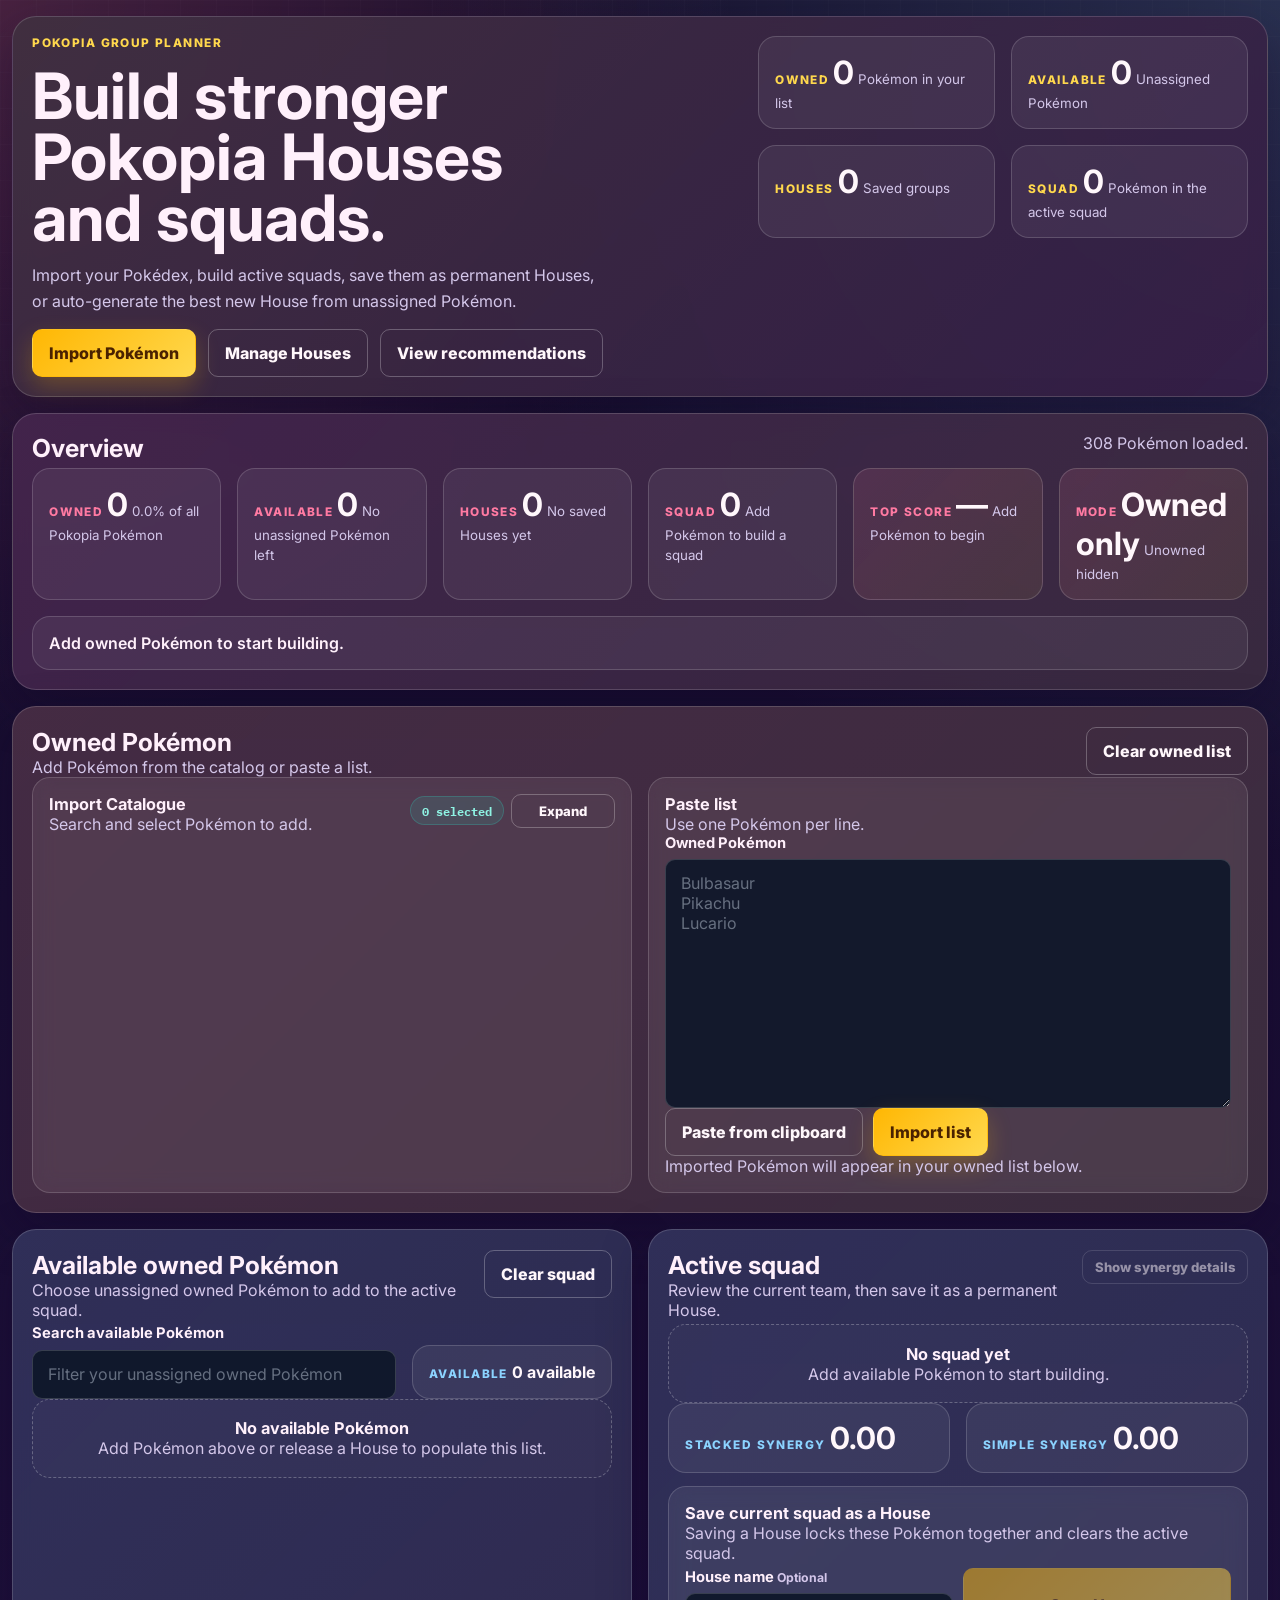
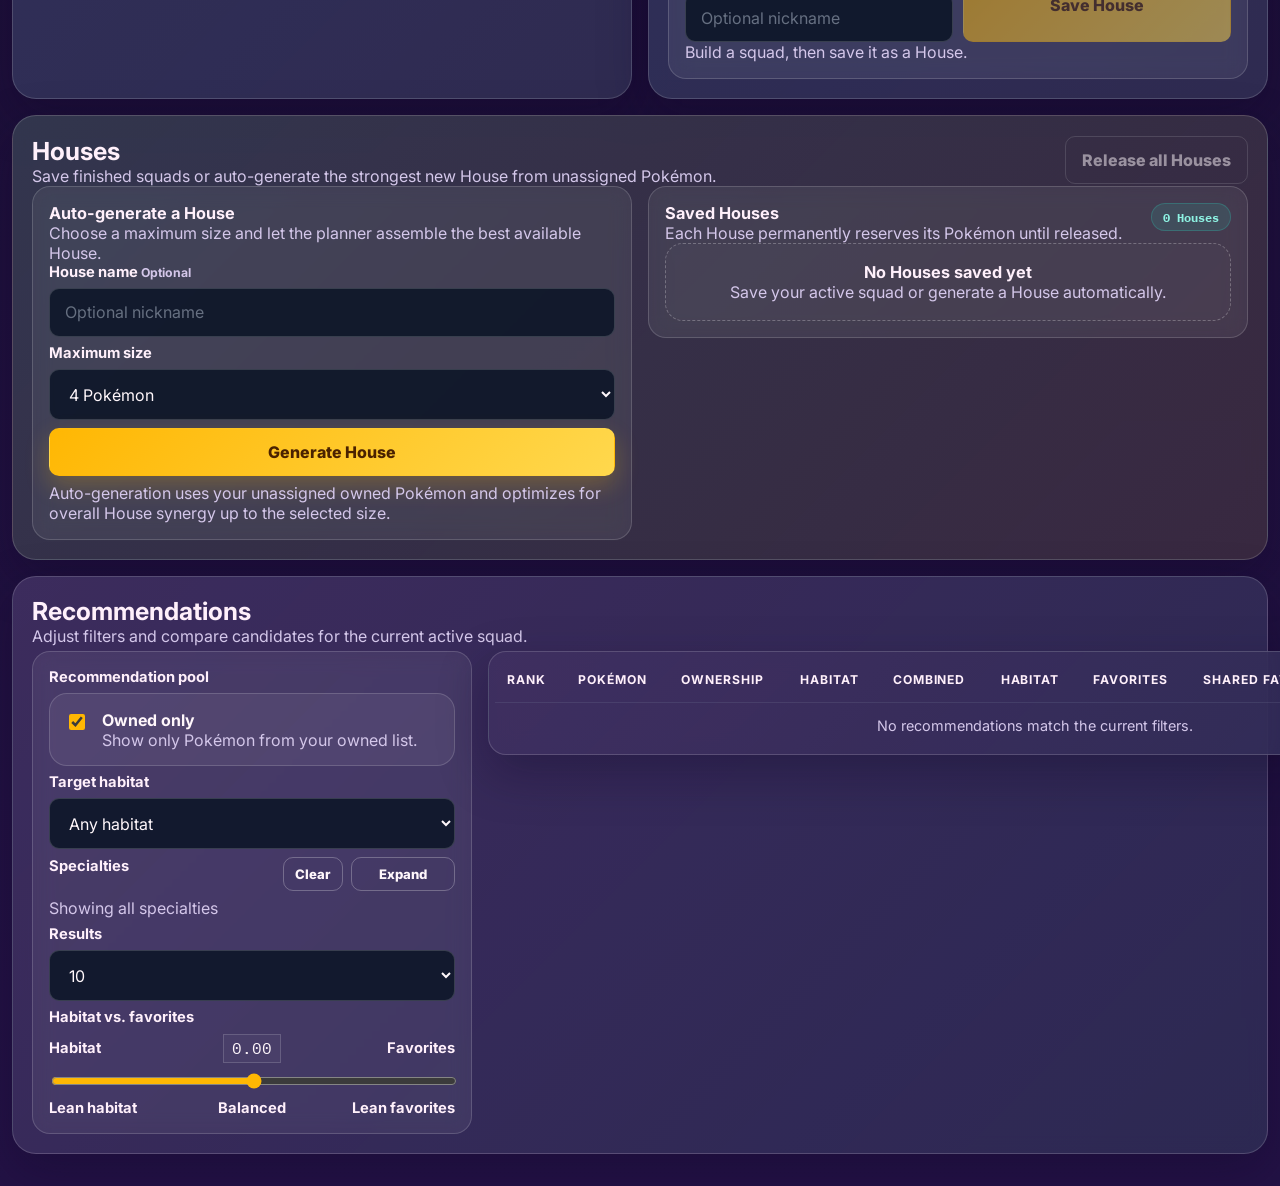
==== commit 2414cfed: "Refine planner UI and import controls" ====
--- a/index.html
+++ b/index.html
@@ -51,7 +51,7 @@
         </div>
       </header>
 
-      <section class="panel mission-panel">
+      <section class="panel mission-panel" id="overviewSection" data-mobile-section="overview">
         <div class="section-heading compact">
           <div>
             <h2>Overview</h2>
@@ -95,7 +95,18 @@
         <div class="insight-banner" id="plannerInsight" aria-live="polite">Add owned Pokémon to start building.</div>
       </section>
 
-      <section class="panel import-panel" id="importSection">
+      <nav class="mobile-section-nav" aria-label="Mobile sections">
+        <p class="mobile-section-hint">Quick mobile navigation</p>
+        <div class="mobile-section-track">
+          <button type="button" class="mobile-section-button is-active" data-mobile-target="overview">Overview</button>
+          <button type="button" class="mobile-section-button" data-mobile-target="import">Import</button>
+          <button type="button" class="mobile-section-button" data-mobile-target="squad">Squad</button>
+          <button type="button" class="mobile-section-button" data-mobile-target="houses">Houses</button>
+          <button type="button" class="mobile-section-button" data-mobile-target="recommendations">Recommendations</button>
+        </div>
+      </nav>
+
+      <section class="panel import-panel" id="importSection" data-mobile-section="import">
         <div class="section-heading">
           <div>
             <h2>Owned Pokémon</h2>
@@ -103,28 +114,47 @@
           </div>
           <div class="toolbar-actions">
             <button id="clearOwnedDex" type="button" class="ghost">Clear owned list</button>
-            <button id="selectAllVisibleCatalog" type="button" class="ghost tiny">Select visible</button>
-            <button id="clearVisibleCatalog" type="button" class="ghost tiny">Clear visible</button>
           </div>
         </div>
 
         <div class="import-layout">
-          <section class="glass-card">
+          <section class="glass-card collapsible-card collapsed" id="catalogCard">
             <div class="card-head">
               <div>
-                <h3>Catalog</h3>
+                <h3>Import Catalogue</h3>
                 <p class="hint tiny-text">Search and select Pokémon to add.</p>
               </div>
-              <p id="catalogSelectionCount" class="pill">0 selected</p>
-            </div>
-
-            <label class="field" for="catalogSearch">
-              <span>Search by name or dex number</span>
-              <input id="catalogSearch" type="text" placeholder="Example: Pikachu or 025" />
-            </label>
-
-            <button id="addCatalogSelection" type="button">Add selected</button>
-            <div id="catalogList" class="catalog-list" role="group" aria-label="Full Pokémon catalog"></div>
+              <div class="card-head-actions">
+                <p id="catalogSelectionCount" class="pill">0 selected</p>
+                <button id="toggleCatalog" type="button" class="ghost tiny collapsible-toggle" aria-expanded="false" aria-controls="catalogContent">Expand</button>
+              </div>
+            </div>
+
+            <div id="catalogContent" class="collapsible-content hidden">
+              <label class="field" for="catalogSearch">
+                <span>Search by name or dex number</span>
+                <input id="catalogSearch" type="text" placeholder="Example: Pikachu or 025" />
+              </label>
+
+              <div class="filter-stack" role="group" aria-label="Catalogue filters">
+                <p class="hint tiny-text">Filters</p>
+                <label class="check-item toggle-row" for="filterHideOwned">
+                  <input id="filterHideOwned" type="checkbox" />
+                  <span>Hide Pokémon already acquired</span>
+                </label>
+                <label class="check-item toggle-row" for="filterOwnedOnly">
+                  <input id="filterOwnedOnly" type="checkbox" />
+                  <span>Hide unobtained Pokémon</span>
+                </label>
+                <label class="check-item toggle-row" for="filterHideAssigned">
+                  <input id="filterHideAssigned" type="checkbox" />
+                  <span>Hide Pokémon already assigned to a House</span>
+                </label>
+              </div>
+
+              <button id="addCatalogSelection" type="button">Add selected</button>
+              <div id="catalogList" class="catalog-list" role="group" aria-label="Full Pokémon catalog"></div>
+            </div>
           </section>
 
           <section class="glass-card">
@@ -150,7 +180,7 @@
         </div>
       </section>
 
-      <section class="workspace-grid">
+      <section class="workspace-grid" id="workspaceSection" data-mobile-section="squad">
         <article class="panel owned-panel">
           <div class="section-heading compact">
             <div>
@@ -218,8 +248,8 @@
 
             <div class="house-form-grid">
               <label class="field" for="houseNameInput">
-                <span>House name</span>
-                <input id="houseNameInput" type="text" placeholder="Example: Coral Core" />
+                <span>House name <small class="hint">Optional</small></span>
+                <input id="houseNameInput" type="text" placeholder="Optional nickname" />
               </label>
               <button id="saveHouse" type="button">Save House</button>
             </div>
@@ -243,7 +273,7 @@
         </aside>
       </section>
 
-      <section class="panel houses-panel" id="housesSection">
+      <section class="panel houses-panel" id="housesSection" data-mobile-section="houses">
         <div class="section-heading">
           <div>
             <h2>Houses</h2>
@@ -259,30 +289,34 @@
             <div class="card-head">
               <div>
                 <h3>Auto-generate a House</h3>
-                <p class="hint tiny-text">Choose a size range and let the planner assemble the best available House.</p>
+                <p class="hint tiny-text">Choose a maximum size and let the planner assemble the best available House.</p>
               </div>
             </div>
 
             <div class="house-generator-grid">
               <label class="field" for="autoHouseName">
-                <span>House name</span>
-                <input id="autoHouseName" type="text" placeholder="Example: Tide Vanguard" />
+                <span>House name <small class="hint">Optional</small></span>
+                <input id="autoHouseName" type="text" placeholder="Optional nickname" />
               </label>
 
-              <div class="range-grid">
-                <label class="field" for="autoHouseMin">
-                  <span>Minimum size</span>
-                  <input id="autoHouseMin" type="number" min="1" max="10" value="2" />
-                </label>
-                <label class="field" for="autoHouseMax">
-                  <span>Maximum size</span>
-                  <input id="autoHouseMax" type="number" min="1" max="10" value="4" />
-                </label>
-              </div>
+              <label class="field" for="autoHouseMax">
+                <span>Maximum size</span>
+                <select id="autoHouseMax">
+                  <option value="2">2 Pokémon</option>
+                  <option value="3">3 Pokémon</option>
+                  <option value="4" selected>4 Pokémon</option>
+                  <option value="5">5 Pokémon</option>
+                  <option value="6">6 Pokémon</option>
+                  <option value="7">7 Pokémon</option>
+                  <option value="8">8 Pokémon</option>
+                  <option value="9">9 Pokémon</option>
+                  <option value="10">10 Pokémon</option>
+                </select>
+              </label>
 
               <button id="autoGenerateHouse" type="button">Generate House</button>
               <p id="autoHouseFeedback" class="hint" aria-live="polite">
-                Auto-generation uses your unassigned owned Pokémon and optimizes for overall House synergy.
+                Auto-generation uses your unassigned owned Pokémon and optimizes for overall House synergy up to the selected size.
               </p>
             </div>
           </section>
@@ -306,7 +340,7 @@
         </div>
       </section>
 
-      <section class="panel recommendations-panel" id="recommendationsSection">
+      <section class="panel recommendations-panel" id="recommendationsSection" data-mobile-section="recommendations">
         <div class="section-heading compact">
           <div>
             <h2>Recommendations</h2>
@@ -334,12 +368,17 @@
               <select id="requiredHabitat"></select>
             </label>
 
-            <div class="field">
+            <div class="field collapsible-card collapsed" id="specialtiesCard">
               <div class="field-head">
                 <span>Specialties</span>
-                <button id="clearSpecialties" class="tiny ghost" type="button">Clear</button>
-              </div>
-              <div id="requiredSpecialtiesBox" class="check-grid"></div>
+                <div class="card-head-actions">
+                  <button id="clearSpecialties" class="tiny ghost" type="button">Clear</button>
+                  <button id="toggleSpecialties" class="tiny ghost collapsible-toggle" type="button" aria-expanded="false" aria-controls="specialtiesContent">Expand</button>
+                </div>
+              </div>
+              <div id="specialtiesContent" class="collapsible-content hidden">
+                <div id="requiredSpecialtiesBox" class="check-grid"></div>
+              </div>
               <p id="specialtiesHint" class="hint tiny-text">Showing all specialties</p>
             </div>
 
--- a/styles.css
+++ b/styles.css
@@ -1,22 +1,22 @@
 @import url('https://fonts.googleapis.com/css2?family=Inter:wght@400;500;600;700;800&family=IBM+Plex+Mono:wght@400;500;600&display=swap');
 
 :root {
-  --bg: #0b1220;
-  --bg-soft: #111a2d;
-  --panel: rgba(12, 20, 35, 0.92);
-  --panel-soft: rgba(255, 255, 255, 0.04);
-  --border: rgba(148, 163, 184, 0.18);
-  --border-strong: rgba(148, 163, 184, 0.28);
-  --ink: #f8fafc;
-  --muted: #94a3b8;
-  --muted-strong: #dbe7f5;
-  --accent: #5eead4;
-  --accent-strong: #2dd4bf;
-  --accent-soft: rgba(45, 212, 191, 0.12);
-  --secondary: #93c5fd;
-  --danger: #fb7185;
-  --warning: #fde68a;
-  --shadow: 0 18px 48px rgba(0, 0, 0, 0.28);
+  --bg: #170f2f;
+  --bg-soft: #24163f;
+  --panel: rgba(35, 22, 63, 0.88);
+  --panel-soft: rgba(255, 255, 255, 0.06);
+  --border: rgba(255, 255, 255, 0.16);
+  --border-strong: rgba(255, 255, 255, 0.26);
+  --ink: #fff7fb;
+  --muted: #d4c7ea;
+  --muted-strong: #fff0fb;
+  --accent: #ffd84d;
+  --accent-strong: #ffb703;
+  --accent-soft: rgba(255, 216, 77, 0.16);
+  --secondary: #8bd3ff;
+  --danger: #ff7aa2;
+  --warning: #ffe18b;
+  --shadow: 0 18px 48px rgba(17, 7, 41, 0.34);
   --radius-xl: 24px;
   --radius-lg: 18px;
   --radius-md: 14px;
@@ -36,9 +36,9 @@
   min-height: 100vh;
   font-family: 'Inter', system-ui, sans-serif;
   color: var(--ink);
-  background: radial-gradient(circle at top left, rgba(59, 130, 246, 0.18), transparent 28%),
-    radial-gradient(circle at top right, rgba(45, 212, 191, 0.12), transparent 24%),
-    linear-gradient(180deg, #0b1220 0%, #0f172a 100%);
+  background: radial-gradient(circle at top left, rgba(255, 111, 145, 0.22), transparent 24%),
+    radial-gradient(circle at top right, rgba(139, 211, 255, 0.18), transparent 28%),
+    linear-gradient(180deg, #140c29 0%, #231245 100%);
 }
 
 body::before {
@@ -87,8 +87,8 @@
 select:focus,
 textarea:focus {
   outline: none;
-  border-color: rgba(45, 212, 191, 0.7);
-  box-shadow: 0 0 0 4px rgba(45, 212, 191, 0.12);
+  border-color: rgba(255, 184, 3, 0.7);
+  box-shadow: 0 0 0 4px rgba(255, 184, 3, 0.14);
 }
 
 textarea {
@@ -98,18 +98,18 @@
 
 button {
   border: 1px solid transparent;
-  background: linear-gradient(135deg, var(--accent-strong), #7dd3fc);
-  color: #042f2e;
+  background: linear-gradient(135deg, var(--accent-strong), #ffd84d);
+  color: #4a2200;
   font-weight: 800;
   padding: 0.82rem 1rem;
   cursor: pointer;
-  box-shadow: 0 10px 24px rgba(45, 212, 191, 0.2);
+  box-shadow: 0 10px 24px rgba(255, 183, 3, 0.24);
   transition: transform 160ms ease, box-shadow 160ms ease, filter 160ms ease;
 }
 
 button:hover {
   transform: translateY(-1px);
-  box-shadow: 0 14px 30px rgba(45, 212, 191, 0.24);
+  box-shadow: 0 14px 30px rgba(255, 183, 3, 0.28);
 }
 
 button:active {
@@ -218,6 +218,104 @@
   align-items: start;
 }
 
+.hero {
+  --section-accent: #ffd84d;
+  --section-accent-soft: rgba(255, 216, 77, 0.16);
+  --section-secondary: rgba(255, 122, 162, 0.18);
+  background: linear-gradient(135deg, rgba(255, 216, 77, 0.12), rgba(255, 122, 162, 0.08)), var(--panel);
+}
+
+.import-panel {
+  --section-accent: #ff9f68;
+  --section-accent-soft: rgba(255, 159, 104, 0.16);
+  --section-secondary: rgba(255, 216, 77, 0.12);
+}
+
+.owned-panel,
+.squad-panel {
+  --section-accent: #8bd3ff;
+  --section-accent-soft: rgba(139, 211, 255, 0.14);
+  --section-secondary: rgba(165, 243, 252, 0.10);
+}
+
+.houses-panel {
+  --section-accent: #8ee3a4;
+  --section-accent-soft: rgba(142, 227, 164, 0.16);
+  --section-secondary: rgba(255, 216, 77, 0.10);
+}
+
+.recommendations-panel {
+  --section-accent: #c7a6ff;
+  --section-accent-soft: rgba(199, 166, 255, 0.16);
+  --section-secondary: rgba(139, 211, 255, 0.10);
+}
+
+.mission-panel {
+  --section-accent: #ff7aa2;
+  --section-accent-soft: rgba(255, 122, 162, 0.14);
+  --section-secondary: rgba(255, 216, 77, 0.10);
+}
+
+.panel:not(.hero) {
+  background: linear-gradient(135deg, var(--section-accent-soft, rgba(255,255,255,0.04)), var(--section-secondary, rgba(255,255,255,0.03))), var(--panel);
+}
+
+.panel h2,
+.panel h3,
+.hero h1 {
+  color: var(--muted-strong);
+}
+
+.panel .eyebrow,
+.panel .stat-label,
+.panel .segment-label,
+.panel .spotlight-kicker,
+.panel .score-summary-label,
+.panel .house-card-kicker,
+.hero .eyebrow,
+.hero .stat-label {
+  color: var(--section-accent, var(--accent));
+}
+
+.collapsible-card {
+  gap: 0.9rem;
+}
+
+.card-head-actions {
+  display: flex;
+  flex-wrap: wrap;
+  justify-content: flex-end;
+  gap: 0.5rem;
+  align-items: center;
+}
+
+.collapsible-toggle {
+  min-width: 6.5rem;
+}
+
+.collapsible-content {
+  display: grid;
+  gap: 0.9rem;
+}
+
+.filter-stack {
+  display: grid;
+  gap: 0.45rem;
+  padding: 0.8rem;
+  border: 1px solid var(--border);
+  border-radius: var(--radius-md);
+  background: rgba(255, 255, 255, 0.03);
+}
+
+.toggle-row {
+  justify-content: start;
+}
+
+.overview-grid .stat-card:nth-child(5),
+.overview-grid .stat-card:nth-child(6) {
+  background: linear-gradient(135deg, rgba(255, 122, 162, 0.12), rgba(255, 216, 77, 0.08));
+}
+
 .hero-copy {
   gap: 0.9rem;
 }
@@ -293,6 +391,10 @@
   display: flex;
   flex-wrap: wrap;
   gap: 0.75rem;
+}
+
+.mobile-section-nav {
+  display: none;
 }
 
 .stat-card,
@@ -632,11 +734,11 @@
 }
 
 .spotlight-card {
-  background: linear-gradient(180deg, rgba(45, 212, 191, 0.08), rgba(147, 197, 253, 0.08));
+  background: linear-gradient(180deg, rgba(199, 166, 255, 0.14), rgba(139, 211, 255, 0.1));
 }
 
 .house-card {
-  background: linear-gradient(180deg, rgba(45, 212, 191, 0.06), rgba(147, 197, 253, 0.05));
+  background: linear-gradient(180deg, rgba(142, 227, 164, 0.12), rgba(255, 216, 77, 0.08));
 }
 
 .house-badge-stack {
@@ -678,6 +780,10 @@
 
 .table-wrap {
   overflow-x: auto;
+}
+
+.mobile-hidden-section {
+  display: none !important;
 }
 
 .card-surface {
@@ -738,6 +844,206 @@
 
   h1 {
     max-width: none;
+  }
+}
+
+@media (max-width: 900px) {
+  body {
+    padding-bottom: 6rem;
+  }
+
+  button,
+  input,
+  select,
+  textarea {
+    font-size: 16px;
+  }
+
+  button {
+    min-height: 3rem;
+  }
+
+  .hero {
+    gap: 1.25rem;
+  }
+
+  .hero-copy {
+    gap: 0.75rem;
+  }
+
+  .hero-summary {
+    grid-auto-flow: column;
+    grid-auto-columns: minmax(170px, 78%);
+    overflow-x: auto;
+    padding-bottom: 0.2rem;
+    scroll-snap-type: x proximity;
+  }
+
+  .stat-grid.overview-grid {
+    grid-template-columns: repeat(2, minmax(0, 1fr));
+  }
+
+  .hero-summary .stat-card {
+    scroll-snap-align: start;
+  }
+
+  .mobile-section-nav {
+    display: grid;
+    gap: 0.6rem;
+    position: sticky;
+    bottom: 0.75rem;
+    z-index: 30;
+    padding: 0.85rem;
+    background: rgba(11, 18, 32, 0.92);
+    border: 1px solid var(--border);
+    border-radius: 22px;
+    backdrop-filter: blur(18px);
+    box-shadow: 0 18px 40px rgba(0, 0, 0, 0.34);
+  }
+
+  .mobile-section-hint {
+    font-size: 0.76rem;
+    font-weight: 700;
+    text-transform: uppercase;
+    letter-spacing: 0.1em;
+    color: var(--muted);
+  }
+
+  .mobile-section-track {
+    display: grid;
+    grid-auto-flow: column;
+    grid-auto-columns: minmax(88px, 1fr);
+    gap: 0.55rem;
+    overflow-x: auto;
+  }
+
+  .mobile-section-button {
+    min-height: 2.85rem;
+    padding: 0.72rem 0.85rem;
+    border-radius: 16px;
+    background: rgba(255, 255, 255, 0.04);
+    color: var(--muted-strong);
+    border: 1px solid var(--border);
+    box-shadow: none;
+    font-size: 0.88rem;
+    font-weight: 700;
+  }
+
+  .mobile-section-button.is-active {
+    background: linear-gradient(135deg, var(--accent-strong), #ffd84d);
+    color: #4a2200;
+    border-color: transparent;
+    box-shadow: 0 10px 24px rgba(255, 183, 3, 0.22);
+  }
+
+  .toolbar-actions,
+  .hero-actions {
+    display: grid;
+    grid-template-columns: repeat(2, minmax(0, 1fr));
+    justify-content: stretch;
+  }
+
+  .hero-actions button:first-child,
+  .toolbar-actions button:first-child {
+    grid-column: 1 / -1;
+  }
+
+  .catalog-list,
+  .owned-dex-list,
+  .team-list,
+  .house-list,
+  .check-grid {
+    max-height: none;
+    overflow: visible;
+  }
+
+  .workspace-grid > .squad-panel {
+    order: -1;
+  }
+
+  .score-summary-grid,
+  .owned-card-actions,
+  .house-score-grid,
+  .house-form-grid,
+  .range-grid {
+    grid-template-columns: 1fr;
+  }
+
+  .overview-grid .stat-card {
+    min-height: 0;
+  }
+
+  .score-summary-card,
+  .segment-info,
+  .insight-banner,
+  .house-save-card,
+  .recommendation-controls,
+  .table-wrap {
+    border-radius: 20px;
+  }
+
+  .table-wrap {
+    overflow: visible;
+  }
+
+  table,
+  thead,
+  tbody,
+  tr,
+  td {
+    display: block;
+  }
+
+  thead {
+    display: none;
+  }
+
+  table {
+    min-width: 0;
+  }
+
+  tbody {
+    display: grid;
+    gap: 0.85rem;
+  }
+
+  tr {
+    padding: 1rem;
+    border: 1px solid rgba(148, 163, 184, 0.14);
+    border-radius: var(--radius-lg);
+    background: rgba(255, 255, 255, 0.03);
+  }
+
+  tr:hover td {
+    background: transparent;
+  }
+
+  td {
+    display: flex;
+    justify-content: space-between;
+    gap: 0.9rem;
+    padding: 0.35rem 0;
+    border-bottom: 1px solid rgba(148, 163, 184, 0.1);
+    font-size: 0.92rem;
+  }
+
+  td:last-child {
+    border-bottom: none;
+    padding-bottom: 0;
+  }
+
+  td::before {
+    content: attr(data-label);
+    flex: 0 0 6.5rem;
+    color: var(--muted);
+    font-size: 0.73rem;
+    font-weight: 800;
+    text-transform: uppercase;
+    letter-spacing: 0.08em;
+  }
+
+  td[data-label='Action'] button {
+    width: 100%;
   }
 }
 
@@ -791,7 +1097,48 @@
     grid-template-columns: 1fr;
   }
 
-  table {
-    min-width: 860px;
-  }
-}
+  .card-head-actions {
+    justify-content: stretch;
+  }
+
+  .card-head-actions > * {
+    width: 100%;
+  }
+
+  .section-heading {
+    gap: 0.8rem;
+  }
+
+  .toolbar-actions,
+  .inline-actions,
+  .hero-actions {
+    grid-template-columns: 1fr;
+  }
+
+  .toolbar-actions button,
+  .inline-actions button,
+  .hero-actions button,
+  .owned-card-actions button,
+  .house-form-grid button,
+  .range-grid button {
+    width: 100%;
+  }
+
+  .catalog-item,
+  .owned-card,
+  .team-item,
+  .house-card,
+  tr {
+    padding: 0.9rem;
+  }
+
+  td {
+    flex-direction: column;
+    align-items: flex-start;
+    gap: 0.35rem;
+  }
+
+  td::before {
+    flex-basis: auto;
+  }
+}
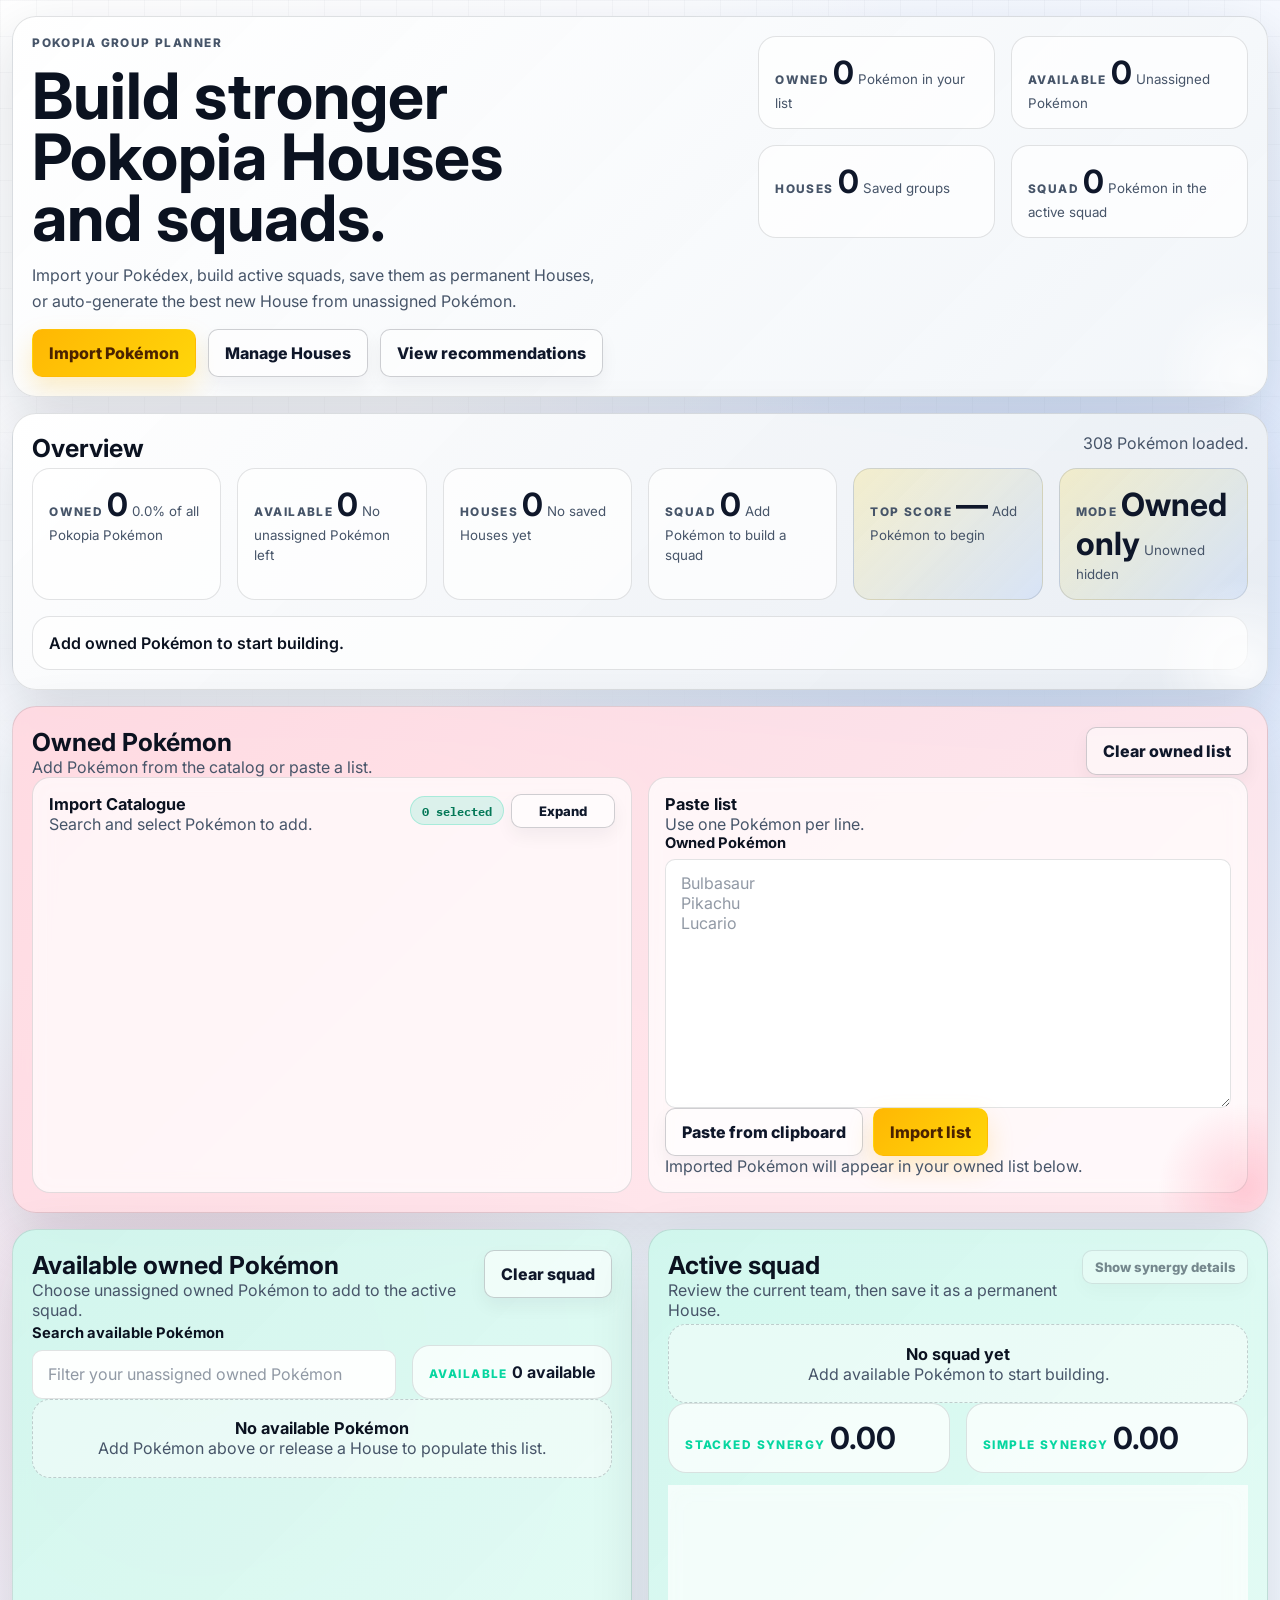
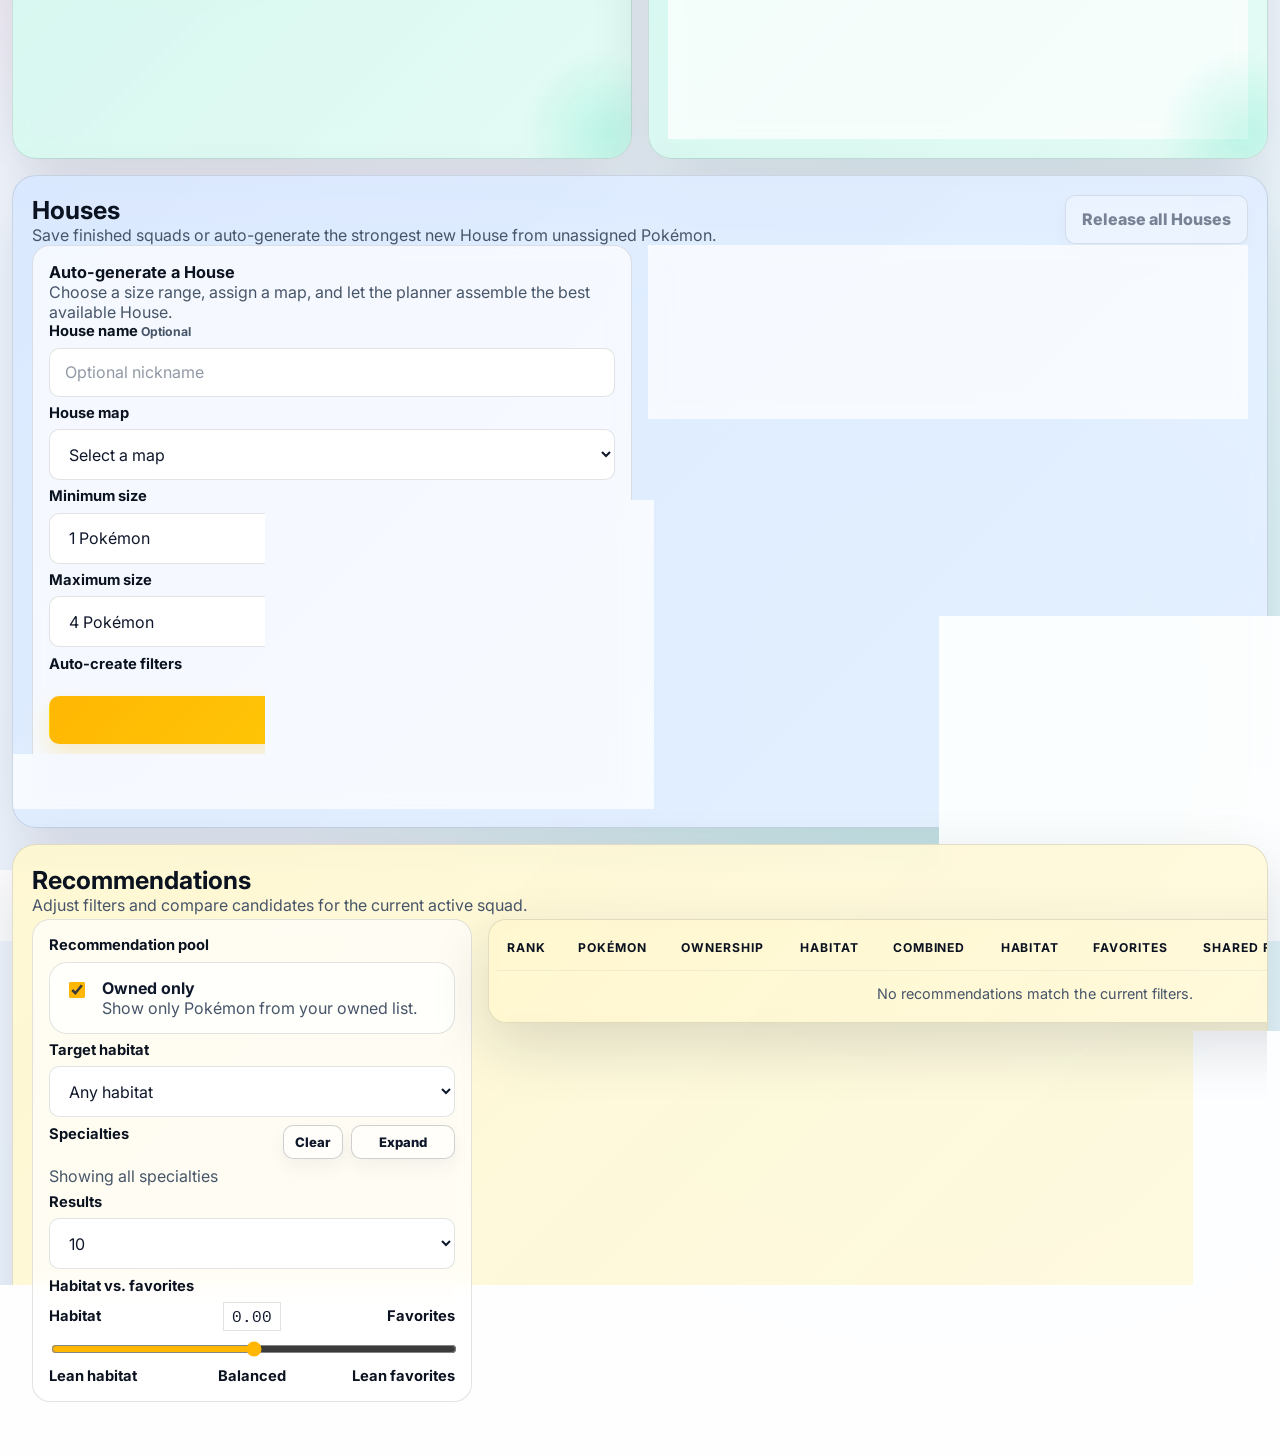
==== commit af4fdca2: "Revamp house workflows and bright UI theming" ====
--- a/index.html
+++ b/index.html
@@ -242,7 +242,7 @@
             <div class="card-head compact-card-head">
               <div>
                 <h3>Save current squad as a House</h3>
-                <p class="hint tiny-text">Saving a House locks these Pokémon together and clears the active squad.</p>
+                <p class="hint tiny-text">Saving a House locks these Pokémon together, assigns a map, and clears the active squad.</p>
               </div>
             </div>
 
@@ -250,6 +250,17 @@
               <label class="field" for="houseNameInput">
                 <span>House name <small class="hint">Optional</small></span>
                 <input id="houseNameInput" type="text" placeholder="Optional nickname" />
+              </label>
+              <label class="field" for="houseMapInput">
+                <span>House map</span>
+                <select id="houseMapInput">
+                  <option value="">Select a map</option>
+                  <option value="Withered Wasteland">Withered Wasteland</option>
+                  <option value="Bleak Beach">Bleak Beach</option>
+                  <option value="Rocky Ridges">Rocky Ridges</option>
+                  <option value="Sparkling Skylands">Sparkling Skylands</option>
+                  <option value="Pallette Town">Pallette Town</option>
+                </select>
               </label>
               <button id="saveHouse" type="button">Save House</button>
             </div>
@@ -289,7 +300,7 @@
             <div class="card-head">
               <div>
                 <h3>Auto-generate a House</h3>
-                <p class="hint tiny-text">Choose a maximum size and let the planner assemble the best available House.</p>
+                <p class="hint tiny-text">Choose a size range, assign a map, and let the planner assemble the best available House.</p>
               </div>
             </div>
 
@@ -299,24 +310,90 @@
                 <input id="autoHouseName" type="text" placeholder="Optional nickname" />
               </label>
 
+              <label class="field" for="autoHouseMap">
+                <span>House map</span>
+                <select id="autoHouseMap">
+                  <option value="">Select a map</option>
+                  <option value="Withered Wasteland">Withered Wasteland</option>
+                  <option value="Bleak Beach">Bleak Beach</option>
+                  <option value="Rocky Ridges">Rocky Ridges</option>
+                  <option value="Sparkling Skylands">Sparkling Skylands</option>
+                  <option value="Pallette Town">Pallette Town</option>
+                </select>
+              </label>
+
+              <label class="field" for="autoHouseMin">
+                <span>Minimum size</span>
+                <select id="autoHouseMin">
+                  <option value="1" selected>1 Pokémon</option>
+                  <option value="2">2 Pokémon</option>
+                  <option value="3">3 Pokémon</option>
+                  <option value="4">4 Pokémon</option>
+                </select>
+              </label>
+
               <label class="field" for="autoHouseMax">
                 <span>Maximum size</span>
                 <select id="autoHouseMax">
+                  <option value="1">1 Pokémon</option>
                   <option value="2">2 Pokémon</option>
                   <option value="3">3 Pokémon</option>
                   <option value="4" selected>4 Pokémon</option>
-                  <option value="5">5 Pokémon</option>
-                  <option value="6">6 Pokémon</option>
-                  <option value="7">7 Pokémon</option>
-                  <option value="8">8 Pokémon</option>
-                  <option value="9">9 Pokémon</option>
-                  <option value="10">10 Pokémon</option>
                 </select>
               </label>
+
+              <div class="field collapsible-card collapsed auto-filter-card" id="autoFiltersCard">
+                <div class="field-head">
+                  <span>Auto-create filters</span>
+                  <div class="card-head-actions">
+                    <button id="clearAutoSpecialties" class="tiny ghost" type="button">Clear</button>
+                    <button
+                      id="toggleAutoFilters"
+                      class="tiny ghost collapsible-toggle"
+                      type="button"
+                      aria-expanded="false"
+                      aria-controls="autoFiltersContent"
+                    >
+                      Expand
+                    </button>
+                  </div>
+                </div>
+                <div id="autoFiltersContent" class="collapsible-content hidden">
+                  <label class="field" for="autoRequiredHabitat">
+                    <span>Target habitat</span>
+                    <select id="autoRequiredHabitat"></select>
+                  </label>
+
+                  <div class="field collapsible-card expanded nested-filter-card" id="autoSpecialtiesCard">
+                    <div class="field-head">
+                      <span>Specialties</span>
+                    </div>
+                    <div class="collapsible-content">
+                      <div id="autoRequiredSpecialtiesBox" class="check-grid"></div>
+                    </div>
+                    <p id="autoSpecialtiesHint" class="hint tiny-text">Showing all specialties</p>
+                  </div>
+
+                  <div class="field">
+                    <span>Habitat vs. favorites</span>
+                    <div class="ratio-head">
+                      <span>Habitat</span>
+                      <output id="autoImportanceValue" class="ratio-value">0.00</output>
+                      <span>Favorites</span>
+                    </div>
+                    <input id="autoImportanceRatio" type="range" min="-1" max="1" step="0.05" value="0" />
+                    <div class="ratio-ticks hint tiny-text">
+                      <span>Lean habitat</span>
+                      <span>Balanced</span>
+                      <span>Lean favorites</span>
+                    </div>
+                  </div>
+                </div>
+              </div>
 
               <button id="autoGenerateHouse" type="button">Generate House</button>
               <p id="autoHouseFeedback" class="hint" aria-live="polite">
-                Auto-generation uses your unassigned owned Pokémon and optimizes for overall House synergy up to the selected size.
+                Auto-generation uses your unassigned owned Pokémon and optimizes for overall House synergy within the selected size range.
               </p>
             </div>
           </section>
@@ -325,7 +402,7 @@
             <div class="card-head">
               <div>
                 <h3>Saved Houses</h3>
-                <p class="hint tiny-text">Each House permanently reserves its Pokémon until released.</p>
+                <p class="hint tiny-text">Each House reserves its Pokémon until you release it or move it back into the active squad for editing.</p>
               </div>
               <p id="houseRosterSummary" class="pill">0 Houses</p>
             </div>
--- a/styles.css
+++ b/styles.css
@@ -1,22 +1,22 @@
 @import url('https://fonts.googleapis.com/css2?family=Inter:wght@400;500;600;700;800&family=IBM+Plex+Mono:wght@400;500;600&display=swap');
 
 :root {
-  --bg: #170f2f;
-  --bg-soft: #24163f;
-  --panel: rgba(35, 22, 63, 0.88);
-  --panel-soft: rgba(255, 255, 255, 0.06);
-  --border: rgba(255, 255, 255, 0.16);
-  --border-strong: rgba(255, 255, 255, 0.26);
-  --ink: #fff7fb;
-  --muted: #d4c7ea;
-  --muted-strong: #fff0fb;
-  --accent: #ffd84d;
+  --bg: #f7f8ff;
+  --bg-soft: #ffffff;
+  --panel: rgba(255, 255, 255, 0.9);
+  --panel-soft: rgba(255, 255, 255, 0.72);
+  --border: rgba(17, 24, 39, 0.12);
+  --border-strong: rgba(17, 24, 39, 0.2);
+  --ink: #0f172a;
+  --muted: #475569;
+  --muted-strong: #0b1220;
+  --accent: #ffd60a;
   --accent-strong: #ffb703;
-  --accent-soft: rgba(255, 216, 77, 0.16);
-  --secondary: #8bd3ff;
-  --danger: #ff7aa2;
-  --warning: #ffe18b;
-  --shadow: 0 18px 48px rgba(17, 7, 41, 0.34);
+  --accent-soft: rgba(255, 214, 10, 0.18);
+  --secondary: #3a86ff;
+  --danger: #ef476f;
+  --warning: #ffe08a;
+  --shadow: 0 22px 60px rgba(15, 23, 42, 0.14);
   --radius-xl: 24px;
   --radius-lg: 18px;
   --radius-md: 14px;
@@ -36,9 +36,11 @@
   min-height: 100vh;
   font-family: 'Inter', system-ui, sans-serif;
   color: var(--ink);
-  background: radial-gradient(circle at top left, rgba(255, 111, 145, 0.22), transparent 24%),
-    radial-gradient(circle at top right, rgba(139, 211, 255, 0.18), transparent 28%),
-    linear-gradient(180deg, #140c29 0%, #231245 100%);
+  background: radial-gradient(circle at top left, rgba(255, 255, 255, 0.95), transparent 28%),
+    radial-gradient(circle at 15% 45%, rgba(239, 71, 111, 0.16), transparent 22%),
+    radial-gradient(circle at 82% 18%, rgba(58, 134, 255, 0.18), transparent 24%),
+    radial-gradient(circle at 75% 75%, rgba(6, 214, 160, 0.16), transparent 28%),
+    linear-gradient(180deg, #f9fbff 0%, #eef5ff 100%);
 }
 
 body::before {
@@ -46,8 +48,8 @@
   position: fixed;
   inset: 0;
   pointer-events: none;
-  background-image: linear-gradient(rgba(255, 255, 255, 0.02) 1px, transparent 1px),
-    linear-gradient(90deg, rgba(255, 255, 255, 0.018) 1px, transparent 1px);
+  background-image: linear-gradient(rgba(15, 23, 42, 0.035) 1px, transparent 1px),
+    linear-gradient(90deg, rgba(15, 23, 42, 0.03) 1px, transparent 1px);
   background-size: 36px 36px;
   mask-image: linear-gradient(180deg, rgba(0, 0, 0, 0.85), transparent 95%);
 }
@@ -72,7 +74,7 @@
 textarea {
   width: 100%;
   border: 1px solid var(--border);
-  background: rgba(15, 23, 42, 0.92);
+  background: rgba(255, 255, 255, 0.94);
   color: var(--ink);
   padding: 0.85rem 0.95rem;
   transition: border-color 160ms ease, box-shadow 160ms ease, background 160ms ease;
@@ -80,15 +82,15 @@
 
 input::placeholder,
 textarea::placeholder {
-  color: rgba(219, 231, 245, 0.42);
+  color: rgba(71, 85, 105, 0.6);
 }
 
 input:focus,
 select:focus,
 textarea:focus {
   outline: none;
-  border-color: rgba(255, 184, 3, 0.7);
-  box-shadow: 0 0 0 4px rgba(255, 184, 3, 0.14);
+  border-color: rgba(255, 184, 3, 0.72);
+  box-shadow: 0 0 0 4px rgba(255, 184, 3, 0.18);
 }
 
 textarea {
@@ -98,12 +100,12 @@
 
 button {
   border: 1px solid transparent;
-  background: linear-gradient(135deg, var(--accent-strong), #ffd84d);
+  background: linear-gradient(135deg, var(--accent-strong), #ffd60a);
   color: #4a2200;
   font-weight: 800;
   padding: 0.82rem 1rem;
   cursor: pointer;
-  box-shadow: 0 10px 24px rgba(255, 183, 3, 0.24);
+  box-shadow: 0 12px 26px rgba(255, 183, 3, 0.22);
   transition: transform 160ms ease, box-shadow 160ms ease, filter 160ms ease;
 }
 
@@ -123,10 +125,10 @@
 }
 
 button.ghost {
-  background: transparent;
+  background: rgba(255, 255, 255, 0.58);
   color: var(--ink);
   border-color: var(--border-strong);
-  box-shadow: none;
+  box-shadow: 0 8px 18px rgba(15, 23, 42, 0.05);
 }
 
 button.tiny {
@@ -219,45 +221,46 @@
 }
 
 .hero {
-  --section-accent: #ffd84d;
-  --section-accent-soft: rgba(255, 216, 77, 0.16);
-  --section-secondary: rgba(255, 122, 162, 0.18);
-  background: linear-gradient(135deg, rgba(255, 216, 77, 0.12), rgba(255, 122, 162, 0.08)), var(--panel);
+  --section-accent: #475569;
+  --section-accent-soft: rgba(255, 255, 255, 0.7);
+  --section-secondary: rgba(203, 213, 225, 0.7);
+  background: linear-gradient(135deg, rgba(255, 255, 255, 0.98), rgba(241, 245, 249, 0.94)), var(--panel);
 }
 
 .import-panel {
-  --section-accent: #ff9f68;
-  --section-accent-soft: rgba(255, 159, 104, 0.16);
-  --section-secondary: rgba(255, 216, 77, 0.12);
+  --section-accent: #ff355e;
+  --section-accent-soft: rgba(255, 53, 94, 0.18);
+  --section-secondary: rgba(255, 143, 171, 0.18);
 }
 
 .owned-panel,
 .squad-panel {
-  --section-accent: #8bd3ff;
-  --section-accent-soft: rgba(139, 211, 255, 0.14);
-  --section-secondary: rgba(165, 243, 252, 0.10);
+  --section-accent: #06d6a0;
+  --section-accent-soft: rgba(6, 214, 160, 0.18);
+  --section-secondary: rgba(96, 232, 192, 0.16);
 }
 
 .houses-panel {
-  --section-accent: #8ee3a4;
-  --section-accent-soft: rgba(142, 227, 164, 0.16);
-  --section-secondary: rgba(255, 216, 77, 0.10);
+  --section-accent: #3a86ff;
+  --section-accent-soft: rgba(58, 134, 255, 0.18);
+  --section-secondary: rgba(113, 175, 255, 0.16);
 }
 
 .recommendations-panel {
-  --section-accent: #c7a6ff;
-  --section-accent-soft: rgba(199, 166, 255, 0.16);
-  --section-secondary: rgba(139, 211, 255, 0.10);
+  --section-accent: #ffd60a;
+  --section-accent-soft: rgba(255, 214, 10, 0.18);
+  --section-secondary: rgba(255, 229, 107, 0.2);
 }
 
 .mission-panel {
-  --section-accent: #ff7aa2;
-  --section-accent-soft: rgba(255, 122, 162, 0.14);
-  --section-secondary: rgba(255, 216, 77, 0.10);
+  --section-accent: #475569;
+  --section-accent-soft: rgba(255, 255, 255, 0.78);
+  --section-secondary: rgba(226, 232, 240, 0.8);
 }
 
 .panel:not(.hero) {
-  background: linear-gradient(135deg, var(--section-accent-soft, rgba(255,255,255,0.04)), var(--section-secondary, rgba(255,255,255,0.03))), var(--panel);
+  background: linear-gradient(135deg, var(--section-accent-soft, rgba(255, 255, 255, 0.7)), var(--section-secondary, rgba(255, 255, 255, 0.6))),
+    var(--panel);
 }
 
 .panel h2,
@@ -304,7 +307,7 @@
   padding: 0.8rem;
   border: 1px solid var(--border);
   border-radius: var(--radius-md);
-  background: rgba(255, 255, 255, 0.03);
+  background: rgba(255, 255, 255, 0.58);
 }
 
 .toggle-row {
@@ -313,7 +316,7 @@
 
 .overview-grid .stat-card:nth-child(5),
 .overview-grid .stat-card:nth-child(6) {
-  background: linear-gradient(135deg, rgba(255, 122, 162, 0.12), rgba(255, 216, 77, 0.08));
+  background: linear-gradient(135deg, rgba(255, 214, 10, 0.18), rgba(58, 134, 255, 0.12));
 }
 
 .hero-copy {
@@ -416,6 +419,33 @@
   border-radius: var(--radius-lg);
 }
 
+.hero,
+.mission-panel,
+.import-panel,
+.owned-panel,
+.squad-panel,
+.houses-panel,
+.recommendations-panel {
+  overflow: hidden;
+}
+
+.hero::after,
+.mission-panel::after,
+.import-panel::after,
+.owned-panel::after,
+.squad-panel::after,
+.houses-panel::after,
+.recommendations-panel::after {
+  content: '';
+  position: absolute;
+  inset: auto -4rem -4rem auto;
+  width: 11rem;
+  height: 11rem;
+  border-radius: 999px;
+  background: radial-gradient(circle, var(--section-accent-soft), transparent 68%);
+  pointer-events: none;
+}
+
 .stat-card,
 .glass-card,
 .score-summary-card,
@@ -606,21 +636,21 @@
 .ownership-badge.owned,
 .pill,
 .rating-badge {
-  background: rgba(45, 212, 191, 0.12);
-  color: #8ef3e3;
-  border: 1px solid rgba(45, 212, 191, 0.24);
+  background: rgba(6, 214, 160, 0.14);
+  color: #047857;
+  border: 1px solid rgba(6, 214, 160, 0.24);
 }
 
 .ownership-badge.unowned {
   background: rgba(251, 191, 36, 0.12);
-  color: var(--warning);
+  color: #9a6700;
   border: 1px solid rgba(251, 191, 36, 0.24);
 }
 
 .chip {
-  color: var(--secondary);
-  border: 1px solid rgba(147, 197, 253, 0.24);
-  background: rgba(147, 197, 253, 0.08);
+  color: #1d4ed8;
+  border: 1px solid rgba(58, 134, 255, 0.24);
+  background: rgba(58, 134, 255, 0.08);
 }
 
 .empty-state,
@@ -633,7 +663,7 @@
   padding: 1.15rem;
   border: 1px dashed var(--border-strong);
   border-radius: var(--radius-lg);
-  background: rgba(255, 255, 255, 0.02);
+  background: rgba(255, 255, 255, 0.46);
 }
 
 .empty-inline {
@@ -687,7 +717,7 @@
   overflow: auto;
   padding: 0.3rem;
   gap: 0.35rem;
-  background: rgba(255, 255, 255, 0.02);
+  background: rgba(255, 255, 255, 0.46);
   border: 1px solid var(--border);
   border-radius: var(--radius-md);
 }
@@ -701,7 +731,7 @@
 }
 
 .check-item:hover {
-  background: rgba(255, 255, 255, 0.04);
+  background: rgba(255, 255, 255, 0.7);
 }
 
 .ratio-head,
@@ -724,21 +754,22 @@
 .ratio-value {
   padding: 0.22rem 0.5rem;
   border: 1px solid var(--border);
-  background: rgba(255, 255, 255, 0.03);
+  background: rgba(255, 255, 255, 0.62);
   color: var(--ink);
 }
 
-#importanceRatio {
+#importanceRatio,
+#autoImportanceRatio {
   padding: 0;
   accent-color: var(--accent-strong);
 }
 
 .spotlight-card {
-  background: linear-gradient(180deg, rgba(199, 166, 255, 0.14), rgba(139, 211, 255, 0.1));
+  background: linear-gradient(180deg, rgba(255, 214, 10, 0.22), rgba(255, 255, 255, 0.76));
 }
 
 .house-card {
-  background: linear-gradient(180deg, rgba(142, 227, 164, 0.12), rgba(255, 216, 77, 0.08));
+  background: linear-gradient(180deg, rgba(58, 134, 255, 0.16), rgba(255, 255, 255, 0.78));
 }
 
 .house-badge-stack {
@@ -769,8 +800,19 @@
   gap: 0.75rem;
   padding: 0.7rem 0.85rem;
   border-radius: var(--radius-md);
-  background: rgba(255, 255, 255, 0.03);
+  background: rgba(255, 255, 255, 0.62);
   border: 1px solid rgba(148, 163, 184, 0.12);
+}
+
+.auto-filter-card {
+  grid-column: 1 / -1;
+}
+
+.nested-filter-card {
+  background: rgba(255, 255, 255, 0.54);
+  border: 1px solid var(--border);
+  border-radius: var(--radius-md);
+  padding: 0.8rem;
 }
 
 .house-generator-card,
@@ -894,11 +936,11 @@
     bottom: 0.75rem;
     z-index: 30;
     padding: 0.85rem;
-    background: rgba(11, 18, 32, 0.92);
+    background: rgba(255, 255, 255, 0.9);
     border: 1px solid var(--border);
     border-radius: 22px;
     backdrop-filter: blur(18px);
-    box-shadow: 0 18px 40px rgba(0, 0, 0, 0.34);
+    box-shadow: 0 18px 40px rgba(15, 23, 42, 0.12);
   }
 
   .mobile-section-hint {
@@ -921,7 +963,7 @@
     min-height: 2.85rem;
     padding: 0.72rem 0.85rem;
     border-radius: 16px;
-    background: rgba(255, 255, 255, 0.04);
+    background: rgba(255, 255, 255, 0.78);
     color: var(--muted-strong);
     border: 1px solid var(--border);
     box-shadow: none;
@@ -934,6 +976,31 @@
     color: #4a2200;
     border-color: transparent;
     box-shadow: 0 10px 24px rgba(255, 183, 3, 0.22);
+  }
+
+  .mobile-section-button[data-mobile-target='overview'].is-active {
+    background: linear-gradient(135deg, #ffffff, #e2e8f0);
+    color: #0f172a;
+  }
+
+  .mobile-section-button[data-mobile-target='import'].is-active {
+    background: linear-gradient(135deg, #ff355e, #ff6b8a);
+    color: #fff;
+  }
+
+  .mobile-section-button[data-mobile-target='squad'].is-active {
+    background: linear-gradient(135deg, #06d6a0, #49f3c8);
+    color: #053b2d;
+  }
+
+  .mobile-section-button[data-mobile-target='houses'].is-active {
+    background: linear-gradient(135deg, #3a86ff, #7bb3ff);
+    color: #fff;
+  }
+
+  .mobile-section-button[data-mobile-target='recommendations'].is-active {
+    background: linear-gradient(135deg, #ffd60a, #ffe970);
+    color: #4a2200;
   }
 
   .toolbar-actions,
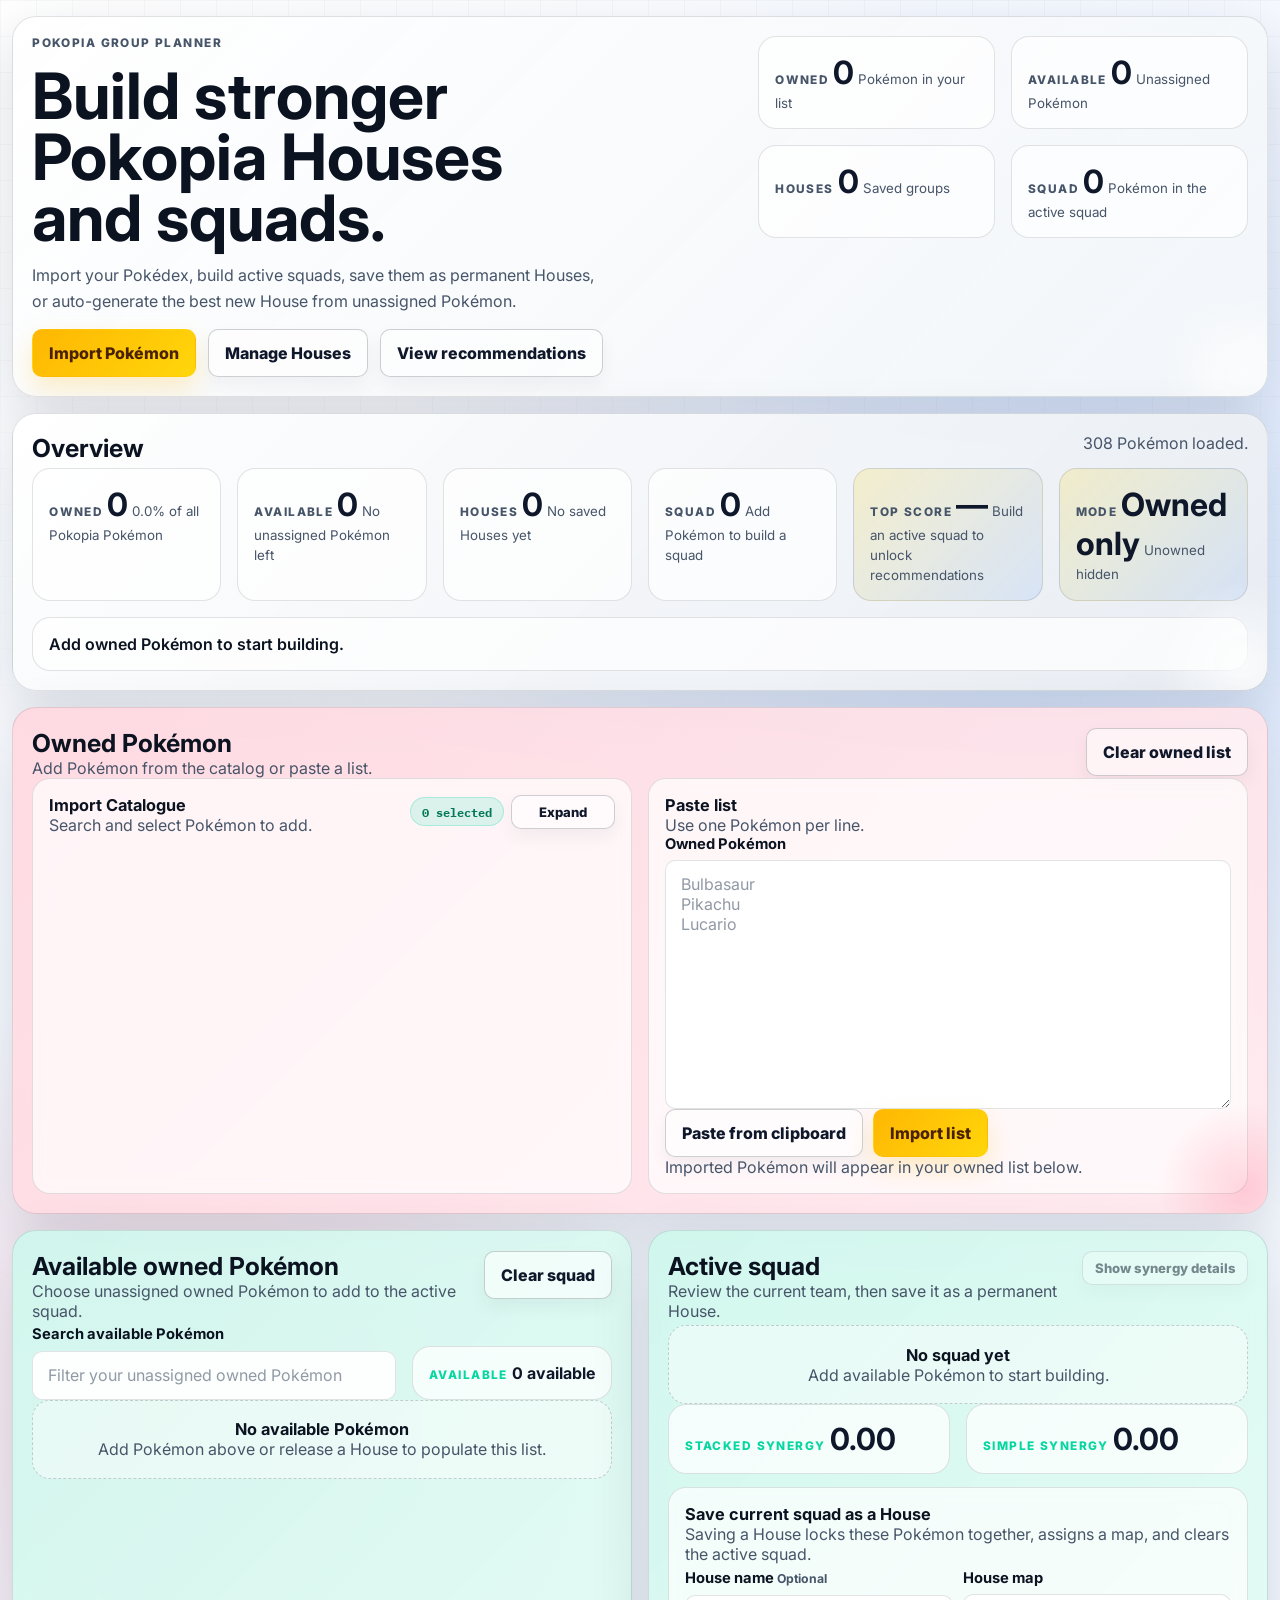
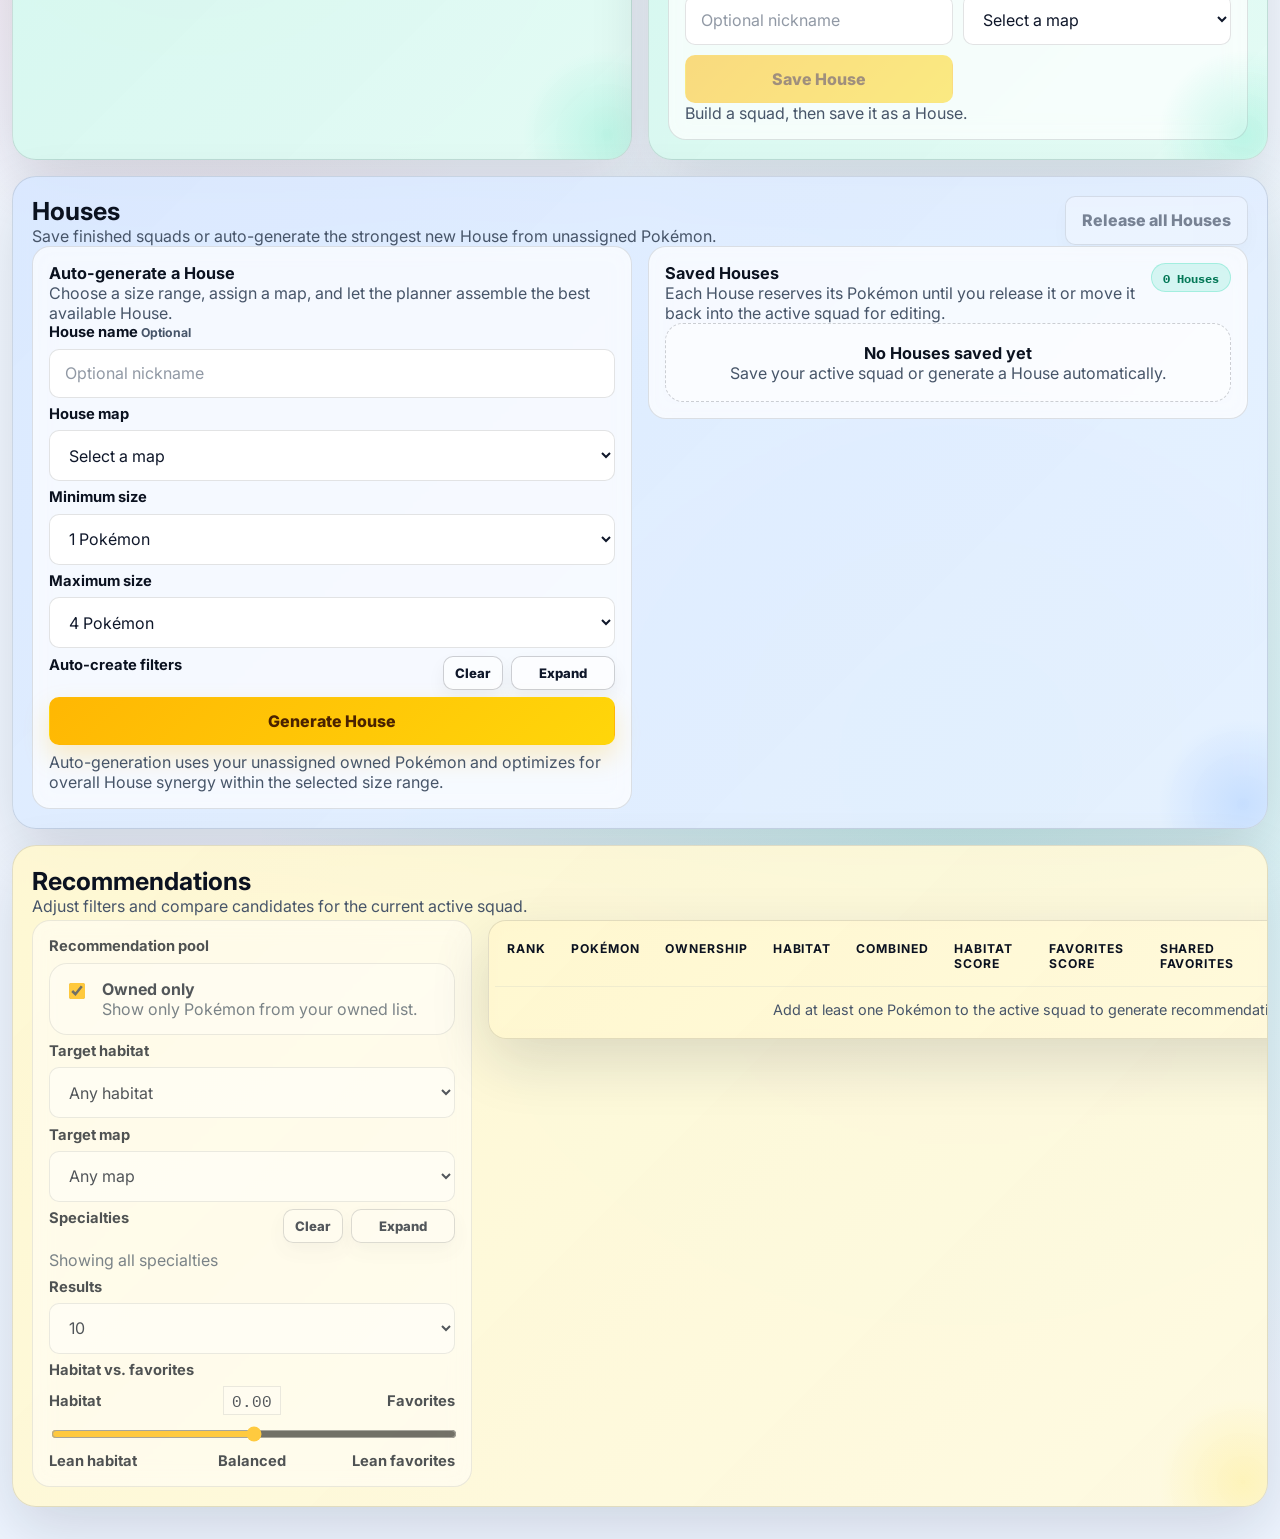
==== commit 65fecacc: "Make planning map-aware and harden recommendations" ====
--- a/index.html
+++ b/index.html
@@ -97,12 +97,12 @@
 
       <nav class="mobile-section-nav" aria-label="Mobile sections">
         <p class="mobile-section-hint">Quick mobile navigation</p>
-        <div class="mobile-section-track">
-          <button type="button" class="mobile-section-button is-active" data-mobile-target="overview">Overview</button>
-          <button type="button" class="mobile-section-button" data-mobile-target="import">Import</button>
-          <button type="button" class="mobile-section-button" data-mobile-target="squad">Squad</button>
-          <button type="button" class="mobile-section-button" data-mobile-target="houses">Houses</button>
-          <button type="button" class="mobile-section-button" data-mobile-target="recommendations">Recommendations</button>
+        <div class="mobile-section-track" role="tablist" aria-label="Planner sections">
+          <button type="button" class="mobile-section-button is-active" data-mobile-target="overview" role="tab" aria-selected="true" aria-controls="overviewSection">Overview</button>
+          <button type="button" class="mobile-section-button" data-mobile-target="import" role="tab" aria-selected="false" aria-controls="importSection">Import</button>
+          <button type="button" class="mobile-section-button" data-mobile-target="squad" role="tab" aria-selected="false" aria-controls="workspaceSection">Squad</button>
+          <button type="button" class="mobile-section-button" data-mobile-target="houses" role="tab" aria-selected="false" aria-controls="housesSection">Houses</button>
+          <button type="button" class="mobile-section-button" data-mobile-target="recommendations" role="tab" aria-selected="false" aria-controls="recommendationsSection">Recommendations</button>
         </div>
       </nav>
 
@@ -255,11 +255,12 @@
                 <span>House map</span>
                 <select id="houseMapInput">
                   <option value="">Select a map</option>
-                  <option value="Withered Wasteland">Withered Wasteland</option>
+                  <option value="Withered Wastelands">Withered Wastelands</option>
                   <option value="Bleak Beach">Bleak Beach</option>
                   <option value="Rocky Ridges">Rocky Ridges</option>
                   <option value="Sparkling Skylands">Sparkling Skylands</option>
-                  <option value="Pallette Town">Pallette Town</option>
+                  <option value="Palette Town">Palette Town</option>
+                  <option value="Cloud Island">Cloud Island</option>
                 </select>
               </label>
               <button id="saveHouse" type="button">Save House</button>
@@ -314,11 +315,12 @@
                 <span>House map</span>
                 <select id="autoHouseMap">
                   <option value="">Select a map</option>
-                  <option value="Withered Wasteland">Withered Wasteland</option>
+                  <option value="Withered Wastelands">Withered Wastelands</option>
                   <option value="Bleak Beach">Bleak Beach</option>
                   <option value="Rocky Ridges">Rocky Ridges</option>
                   <option value="Sparkling Skylands">Sparkling Skylands</option>
-                  <option value="Pallette Town">Pallette Town</option>
+                  <option value="Palette Town">Palette Town</option>
+                  <option value="Cloud Island">Cloud Island</option>
                 </select>
               </label>
 
@@ -445,6 +447,11 @@
               <select id="requiredHabitat"></select>
             </label>
 
+            <label class="field" for="recommendationMap">
+              <span>Target map</span>
+              <select id="recommendationMap"></select>
+            </label>
+
             <div class="field collapsible-card collapsed" id="specialtiesCard">
               <div class="field-head">
                 <span>Specialties</span>
@@ -495,6 +502,7 @@
             <article class="panel card-surface">
               <div class="table-wrap">
                 <table>
+                  <caption class="sr-only">Recommendation scores for candidates that fit the current active squad, filters, and target map.</caption>
                   <thead>
                     <tr>
                       <th>Rank</th>
@@ -502,10 +510,11 @@
                       <th>Ownership</th>
                       <th>Habitat</th>
                       <th>Combined</th>
-                      <th>Habitat</th>
-                      <th>Favorites</th>
+                      <th>Habitat score</th>
+                      <th>Favorites score</th>
                       <th>Shared favorites</th>
                       <th>Specialties</th>
+                      <th>Map availability</th>
                       <th>Action</th>
                     </tr>
                   </thead>
--- a/styles.css
+++ b/styles.css
@@ -116,6 +116,14 @@
 
 button:active {
   transform: translateY(0);
+}
+
+button:focus-visible,
+input:focus-visible,
+select:focus-visible,
+textarea:focus-visible {
+  outline: 3px solid rgba(58, 134, 255, 0.38);
+  outline-offset: 2px;
 }
 
 button:disabled {
@@ -659,6 +667,18 @@
   text-align: center;
 }
 
+.sr-only {
+  position: absolute;
+  width: 1px;
+  height: 1px;
+  padding: 0;
+  margin: -1px;
+  overflow: hidden;
+  clip: rect(0, 0, 0, 0);
+  white-space: nowrap;
+  border: 0;
+}
+
 .empty-state {
   padding: 1.15rem;
   border: 1px dashed var(--border-strong);
@@ -710,6 +730,19 @@
   gap: 0.85rem;
   padding: 0.95rem;
   align-items: start;
+}
+
+.recommendations-awaiting-team .recommendation-controls {
+  opacity: 0.72;
+}
+
+.recommendations-awaiting-team .spotlight-card {
+  opacity: 0.6;
+}
+
+caption {
+  caption-side: top;
+  text-align: left;
 }
 
 .check-grid {
